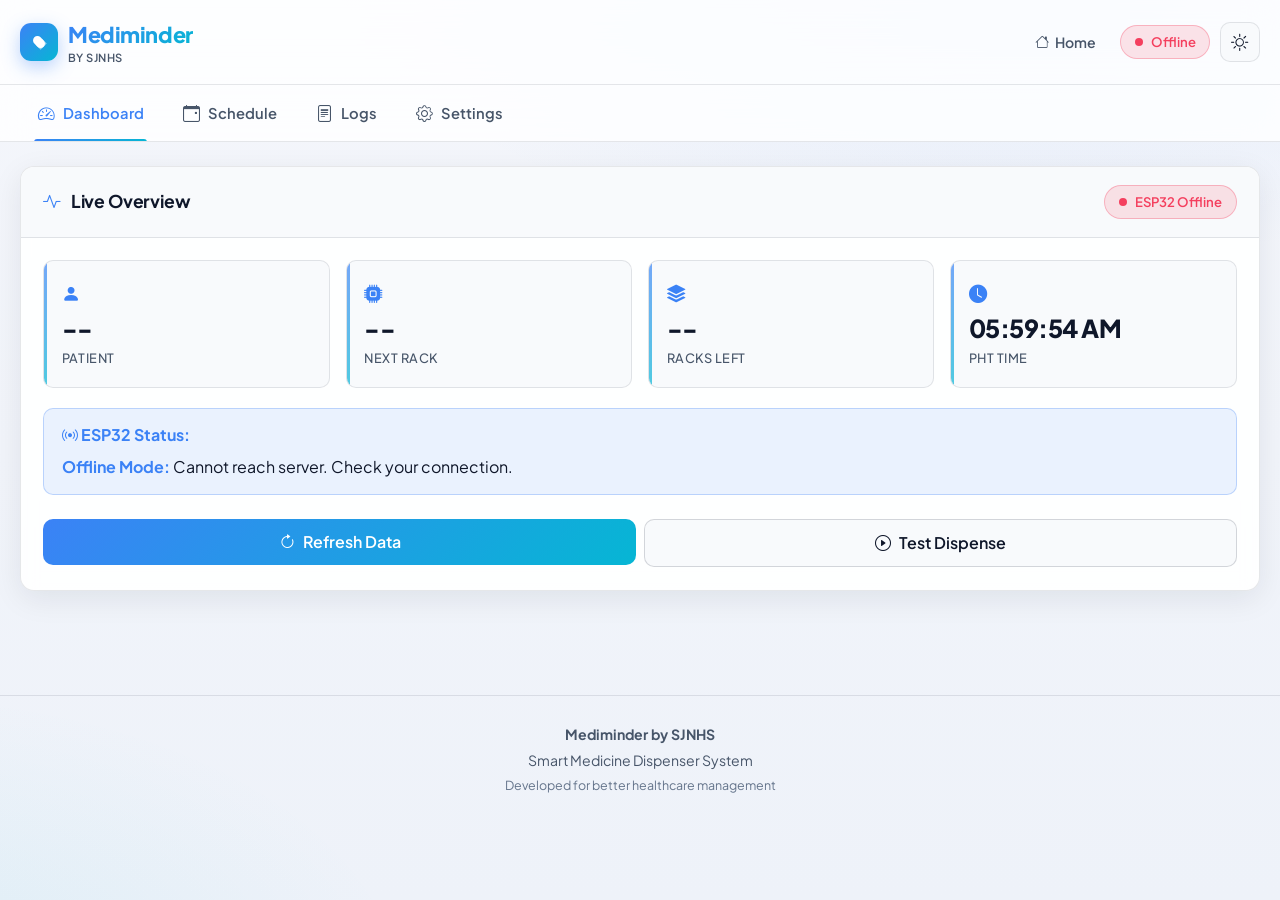
==== server/templates/dashboard.html @ 0524276f "refactor: replace LED relay with high-pitch alarm buzzer and add animated LCD splash screen Remove L" ====
<!DOCTYPE html>
<html lang="en" data-theme="dark">
<head>
    <meta charset="UTF-8">
    <meta name="viewport" content="width=device-width, initial-scale=1.0, viewport-fit=cover">
    <meta name="description" content="Mediminder by SJNHS - Smart Medicine Dispenser System">
    <meta name="theme-color" content="#3b82f6" id="metaTheme">
    <link rel="manifest" href="/static/manifest.json">
    <link rel="icon" href="data:image/svg+xml,<svg xmlns='http://www.w3.org/2000/svg' viewBox='0 0 100 100'><g transform='rotate(-45 50 50)'><rect x='30' y='20' width='40' height='60' rx='20' fill='%233b82f6'/><rect x='30' y='50' width='40' height='30' fill='%2306b6d4'/></g></svg>">
    <link rel="apple-touch-icon" href="data:image/svg+xml,<svg xmlns='http://www.w3.org/2000/svg' viewBox='0 0 180 180'><rect fill='%233b82f6' width='180' height='180'/><g transform='rotate(-45 90 90)'><rect x='70' y='58' width='40' height='64' rx='20' fill='white'/><rect x='70' y='90' width='40' height='32' fill='%23dbeafe'/></g></svg>">

    <title>Mediminder by SJNHS</title>
    <link href="https://cdn.jsdelivr.net/npm/bootstrap@5.3.0/dist/css/bootstrap.min.css" rel="stylesheet">
    <link href="https://cdn.jsdelivr.net/npm/bootstrap-icons@1.11.0/font/bootstrap-icons.css" rel="stylesheet">
    <link rel="preconnect" href="https://fonts.googleapis.com">
    <link rel="preconnect" href="https://fonts.gstatic.com" crossorigin>
    <link href="https://fonts.googleapis.com/css2?family=Plus+Jakarta+Sans:wght@400;500;600;700;800&display=swap" rel="stylesheet">

    <style>
        /* ============ THEME TOKENS ============ */
        :root {
            --primary: #3b82f6;
            --primary-2: #06b6d4;
            --primary-gradient: linear-gradient(135deg, #3b82f6 0%, #06b6d4 100%);
            --accent-emerald: #10b981;
            --accent-amber: #f59e0b;
            --accent-rose: #f43f5e;
            --radius: 14px;
            --radius-sm: 10px;
            --shadow-sm: 0 1px 3px rgba(0, 0, 0, 0.08);
            --shadow-md: 0 6px 24px rgba(0, 0, 0, 0.12);
            --transition: 0.25s cubic-bezier(0.4, 0, 0.2, 1);
            --font: 'Plus Jakarta Sans', -apple-system, BlinkMacSystemFont, 'Segoe UI', sans-serif;
        }

        /* Dark theme (default) */
        [data-theme="dark"] {
            --bg: #0b0f19;
            --bg-grad: radial-gradient(1200px 600px at 80% -10%, rgba(59, 130, 246, 0.12), transparent 60%),
                       radial-gradient(900px 500px at -10% 110%, rgba(6, 182, 212, 0.10), transparent 60%),
                       linear-gradient(180deg, #0b0f19 0%, #0d1322 100%);
            --surface: rgba(19, 27, 46, 0.72);
            --surface-2: rgba(26, 36, 61, 0.55);
            --surface-3: rgba(26, 36, 61, 0.35);
            --border: rgba(255, 255, 255, 0.08);
            --border-strong: rgba(255, 255, 255, 0.14);
            --text: #f1f5f9;
            --text-muted: #94a3b8;
            --text-dim: #64748b;
            --nav-bg: rgba(11, 15, 25, 0.78);
            --input-bg: rgba(26, 36, 61, 0.6);
            --shadow-card: 0 8px 30px rgba(0, 0, 0, 0.35);
            --hover-overlay: rgba(255, 255, 255, 0.04);
        }

        /* Light theme */
        [data-theme="light"] {
            --bg: #f4f6fb;
            --bg-grad: radial-gradient(1200px 600px at 80% -10%, rgba(59, 130, 246, 0.10), transparent 60%),
                       radial-gradient(900px 500px at -10% 110%, rgba(6, 182, 212, 0.08), transparent 60%),
                       linear-gradient(180deg, #f4f6fb 0%, #eef2f9 100%);
            --surface: rgba(255, 255, 255, 0.92);
            --surface-2: rgba(248, 250, 252, 0.9);
            --surface-3: rgba(241, 245, 249, 0.9);
            --border: rgba(15, 23, 42, 0.10);
            --border-strong: rgba(15, 23, 42, 0.16);
            --text: #0f172a;
            --text-muted: #475569;
            --text-dim: #64748b;
            --nav-bg: rgba(255, 255, 255, 0.82);
            --input-bg: #ffffff;
            --shadow-card: 0 8px 30px rgba(15, 23, 42, 0.08);
            --hover-overlay: rgba(15, 23, 42, 0.03);
            --shadow-sm: 0 1px 3px rgba(15, 23, 42, 0.06);
            --shadow-md: 0 6px 24px rgba(15, 23, 42, 0.10);
        }

        * { margin: 0; padding: 0; box-sizing: border-box; }

        html, body { height: 100%; }

        body {
            background: var(--bg-grad);
            background-attachment: fixed;
            color: var(--text);
            font-family: var(--font);
            min-height: 100vh;
            overflow-x: hidden;
            transition: background var(--transition), color var(--transition);
            padding-bottom: env(safe-area-inset-bottom);
        }

        ::-webkit-scrollbar { width: 10px; height: 10px; }
        ::-webkit-scrollbar-track { background: transparent; }
        ::-webkit-scrollbar-thumb {
            background: var(--border-strong);
            border-radius: 10px;
        }
        ::-webkit-scrollbar-thumb:hover { background: var(--text-dim); }

        /* ============ NAVBAR ============ */
        .navbar {
            background: var(--nav-bg);
            backdrop-filter: saturate(180%) blur(16px);
            -webkit-backdrop-filter: saturate(180%) blur(16px);
            border-bottom: 1px solid var(--border);
            padding: 0.85rem 0;
            position: sticky;
            top: 0;
            z-index: 1030;
        }

        .navbar .container-fluid {
            max-width: 1280px;
            padding: 0 1.25rem;
        }

        .navbar-brand {
            font-size: 1.35rem;
            font-weight: 800;
            display: flex;
            align-items: center;
            gap: 10px;
            color: var(--text);
            text-decoration: none;
            letter-spacing: -0.02em;
        }

        .navbar-brand .brand-mark {
            width: 38px;
            height: 38px;
            border-radius: 11px;
            background: var(--primary-gradient);
            display: grid;
            place-items: center;
            font-size: 1.1rem;
            box-shadow: 0 6px 18px rgba(59, 130, 246, 0.35);
            flex-shrink: 0;
        }

        .navbar-brand .brand-text {
            background: var(--primary-gradient);
            -webkit-background-clip: text;
            -webkit-text-fill-color: transparent;
            background-clip: text;
        }

        .navbar-brand .brand-sub {
            display: block;
            font-size: 0.7rem;
            font-weight: 600;
            color: var(--text-muted);
            letter-spacing: 0.04em;
            text-transform: uppercase;
            -webkit-text-fill-color: var(--text-muted);
            margin-top: -2px;
        }

        .nav-actions {
            display: flex;
            align-items: center;
            gap: 0.6rem;
        }

        .nav-link-btn {
            padding: 0.45rem 0.85rem;
            font-weight: 600;
            font-size: 0.88rem;
            color: var(--text-muted);
            background: transparent;
            border: 1px solid transparent;
            border-radius: 8px;
            cursor: pointer;
            transition: all var(--transition);
            font-family: var(--font);
            text-decoration: none;
            display: inline-flex;
            align-items: center;
            gap: 0.35rem;
        }
        .nav-link-btn:hover {
            color: var(--text);
            background: var(--hover-overlay);
            border-color: var(--border);
        }

        .status-pill {
            display: inline-flex;
            align-items: center;
            gap: 0.5rem;
            padding: 0.4rem 0.85rem;
            border-radius: 999px;
            font-size: 0.82rem;
            font-weight: 600;
            background: color-mix(in srgb, var(--accent-emerald) 14%, transparent);
            color: var(--accent-emerald);
            border: 1px solid color-mix(in srgb, var(--accent-emerald) 30%, transparent);
        }

        .status-pill.offline {
            background: color-mix(in srgb, var(--accent-rose) 14%, transparent);
            color: var(--accent-rose);
            border-color: color-mix(in srgb, var(--accent-rose) 30%, transparent);
        }

        .status-dot {
            width: 8px;
            height: 8px;
            border-radius: 50%;
            background: currentColor;
            box-shadow: 0 0 0 0 currentColor;
            animation: pulse 2s infinite;
        }

        @keyframes pulse {
            0% { box-shadow: 0 0 0 0 currentColor; opacity: 1; }
            70% { box-shadow: 0 0 0 6px transparent; opacity: 0.7; }
            100% { box-shadow: 0 0 0 0 transparent; opacity: 1; }
        }

        .theme-toggle {
            width: 40px;
            height: 40px;
            border-radius: 10px;
            border: 1px solid var(--border);
            background: var(--surface-2);
            color: var(--text);
            display: grid;
            place-items: center;
            cursor: pointer;
            font-size: 1.1rem;
            transition: all var(--transition);
        }

        .theme-toggle:hover {
            border-color: var(--border-strong);
            background: var(--hover-overlay);
            transform: translateY(-1px);
        }

        .theme-toggle .icon-sun { display: none; }
        .theme-toggle .icon-moon { display: block; }
        [data-theme="light"] .theme-toggle .icon-sun { display: block; }
        [data-theme="light"] .theme-toggle .icon-moon { display: none; }

        /* ============ TABS ============ */
        .tabs-bar {
            position: sticky;
            top: 65px;
            z-index: 1020;
            background: var(--nav-bg);
            backdrop-filter: saturate(180%) blur(16px);
            -webkit-backdrop-filter: saturate(180%) blur(16px);
            border-bottom: 1px solid var(--border);
        }

        .tabs {
            max-width: 1280px;
            margin: 0 auto;
            padding: 0 1.25rem;
            display: flex;
            gap: 0.25rem;
            overflow-x: auto;
            scrollbar-width: none;
        }
        .tabs::-webkit-scrollbar { display: none; }

        .tab-btn {
            background: transparent;
            border: none;
            color: var(--text-muted);
            padding: 0.95rem 1.1rem;
            font-size: 0.92rem;
            font-weight: 600;
            cursor: pointer;
            display: inline-flex;
            align-items: center;
            gap: 0.5rem;
            white-space: nowrap;
            position: relative;
            transition: color var(--transition);
            font-family: var(--font);
        }

        .tab-btn i { font-size: 1.05rem; }

        .tab-btn:hover { color: var(--text); }

        .tab-btn.active { color: var(--primary); }

        .tab-btn.active::after {
            content: '';
            position: absolute;
            left: 0.9rem;
            right: 0.9rem;
            bottom: -1px;
            height: 2.5px;
            background: var(--primary-gradient);
            border-radius: 4px 4px 0 0;
        }

        /* ============ LAYOUT ============ */
        .container-main {
            padding: 1.5rem 1.25rem 3rem;
            max-width: 1280px;
            margin: 0 auto;
        }

        .tab-panel {
            display: none;
            animation: fadeIn 0.3s ease;
        }
        .tab-panel.active { display: block; }

        @keyframes fadeIn {
            from { opacity: 0; transform: translateY(6px); }
            to { opacity: 1; transform: translateY(0); }
        }

        /* ============ CARDS ============ */
        .card {
            background: var(--surface);
            border: 1px solid var(--border);
            border-radius: var(--radius);
            box-shadow: var(--shadow-card);
            margin-bottom: 1.5rem;
            backdrop-filter: blur(8px);
            -webkit-backdrop-filter: blur(8px);
            overflow: hidden;
        }

        .card-header {
            background: var(--surface-2);
            border-bottom: 1px solid var(--border);
            padding: 1.1rem 1.4rem;
            display: flex;
            justify-content: space-between;
            align-items: center;
            gap: 1rem;
            flex-wrap: wrap;
        }

        .card-title {
            font-size: 1.1rem;
            font-weight: 700;
            margin: 0;
            display: flex;
            align-items: center;
            gap: 0.6rem;
            color: var(--text);
            letter-spacing: -0.01em;
        }

        .card-title i { color: var(--primary); }

        .card-body { padding: 1.4rem; }

        /* ============ STATS GRID ============ */
        .stats-grid {
            display: grid;
            grid-template-columns: repeat(auto-fit, minmax(180px, 1fr));
            gap: 1rem;
            margin-bottom: 1.25rem;
        }

        .stat-card {
            background: var(--surface-2);
            border: 1px solid var(--border);
            border-radius: var(--radius-sm);
            padding: 1.2rem 1.1rem;
            position: relative;
            overflow: hidden;
            transition: all var(--transition);
        }

        .stat-card::before {
            content: '';
            position: absolute;
            top: 0; left: 0;
            width: 3px;
            height: 100%;
            background: var(--primary-gradient);
            opacity: 0.7;
        }

        .stat-card:hover {
            transform: translateY(-2px);
            border-color: var(--border-strong);
            box-shadow: var(--shadow-md);
        }

        .stat-icon {
            font-size: 1.15rem;
            color: var(--primary);
            margin-bottom: 0.4rem;
            display: block;
        }

        .stat-value {
            font-size: 1.55rem;
            font-weight: 800;
            color: var(--text);
            line-height: 1.2;
            letter-spacing: -0.02em;
            word-break: break-word;
        }

        .stat-label {
            color: var(--text-muted);
            font-size: 0.8rem;
            margin-top: 0.3rem;
            font-weight: 500;
            text-transform: uppercase;
            letter-spacing: 0.04em;
        }

        /* ============ BUTTONS ============ */
        .btn-primary {
            background: var(--primary-gradient);
            border: none;
            padding: 0.7rem 1.4rem;
            font-weight: 600;
            border-radius: var(--radius-sm);
            transition: all var(--transition);
            color: #fff;
            display: inline-flex;
            align-items: center;
            gap: 0.5rem;
            justify-content: center;
        }

        .btn-primary:hover {
            transform: translateY(-2px);
            box-shadow: 0 10px 25px rgba(59, 130, 246, 0.35);
            color: #fff;
        }

        .btn-secondary {
            background: var(--surface-2);
            border: 1px solid var(--border-strong);
            color: var(--text);
            padding: 0.7rem 1.4rem;
            font-weight: 600;
            border-radius: var(--radius-sm);
            transition: all var(--transition);
            display: inline-flex;
            align-items: center;
            gap: 0.5rem;
            justify-content: center;
        }

        .btn-secondary:hover {
            background: var(--hover-overlay);
            border-color: var(--primary);
            color: var(--primary);
        }

        .btn-danger-soft {
            background: color-mix(in srgb, var(--accent-rose) 12%, transparent);
            border: 1px solid color-mix(in srgb, var(--accent-rose) 30%, transparent);
            color: var(--accent-rose);
            padding: 0.5rem 1rem;
            font-weight: 600;
            border-radius: var(--radius-sm);
            transition: all var(--transition);
            display: inline-flex;
            align-items: center;
            gap: 0.4rem;
            font-size: 0.85rem;
        }
        .btn-danger-soft:hover {
            background: color-mix(in srgb, var(--accent-rose) 20%, transparent);
        }

        /* ============ FORMS ============ */
        .form-control, .form-select {
            background: var(--input-bg);
            border: 1px solid var(--border);
            color: var(--text);
            border-radius: var(--radius-sm);
            padding: 0.65rem 0.9rem;
            transition: all var(--transition);
            font-family: var(--font);
            font-size: 0.95rem;
        }

        .form-control:focus, .form-select:focus {
            background: var(--input-bg);
            border-color: var(--primary);
            box-shadow: 0 0 0 3px color-mix(in srgb, var(--primary) 22%, transparent);
            color: var(--text);
        }

        .form-control::placeholder { color: var(--text-dim); }

        .form-label {
            color: var(--text-muted);
            font-weight: 600;
            margin-bottom: 0.45rem;
            font-size: 0.88rem;
        }

        .form-text, .text-muted { color: var(--text-muted) !important; }

        .input-group-text {
            background: var(--surface-2);
            border: 1px solid var(--border);
            color: var(--text-muted);
            border-radius: var(--radius-sm);
        }

        .form-select option {
            background: var(--input-bg);
            color: var(--text);
        }

        /* ============ RACK ITEMS ============ */
        .rack-item {
            background: var(--surface-3);
            border: 1px solid var(--border);
            border-radius: var(--radius-sm);
            padding: 1rem;
            margin-bottom: 0.85rem;
            transition: all var(--transition);
        }

        .rack-item:hover { border-color: var(--border-strong); }

        .rack-item.active {
            border-color: var(--primary-2);
            background: color-mix(in srgb, var(--primary-2) 9%, var(--surface-3));
            box-shadow: 0 0 0 1px color-mix(in srgb, var(--primary-2) 25%, transparent);
        }

        .rack-item.dispensed { opacity: 0.65; }

        .rack-header {
            display: flex;
            justify-content: space-between;
            align-items: center;
            margin-bottom: 0.75rem;
            gap: 0.5rem;
            flex-wrap: wrap;
        }

        .rack-badge {
            background: color-mix(in srgb, var(--primary) 16%, transparent);
            color: var(--primary);
            padding: 0.25rem 0.75rem;
            border-radius: 999px;
            font-size: 0.8rem;
            font-weight: 700;
        }

        .rack-item.active .rack-badge {
            background: color-mix(in srgb, var(--primary-2) 20%, transparent);
            color: var(--primary-2);
        }

        .rack-status {
            font-size: 0.78rem;
            font-weight: 600;
            color: var(--text-muted);
            text-transform: uppercase;
            letter-spacing: 0.04em;
        }
        .rack-status.dispensed { color: var(--accent-emerald); }
        .rack-status.pending { color: var(--accent-amber); }

        /* ============ LOGS ============ */
        .log-item {
            background: var(--surface-3);
            border-left: 3px solid var(--primary);
            border-radius: 8px;
            padding: 0.9rem 1rem;
            margin-bottom: 0.75rem;
            transition: all var(--transition);
        }
        .log-item:hover { transform: translateX(2px); }
        .log-item.success { border-left-color: var(--accent-emerald); }
        .log-item.warning { border-left-color: var(--accent-amber); }
        .log-item.error, .log-item.test { border-left-color: var(--accent-rose); }

        .log-time {
            color: var(--text-muted);
            font-size: 0.8rem;
            display: flex;
            align-items: center;
            gap: 0.35rem;
        }

        .log-message {
            color: var(--text);
            margin: 0.4rem 0 0.25rem;
            font-weight: 600;
            font-size: 0.95rem;
        }

        .log-notes {
            color: var(--text-muted);
            font-size: 0.82rem;
        }

        /* ============ ALERTS ============ */
        .alert {
            border-radius: var(--radius-sm);
            padding: 0.9rem 1.1rem;
            border: 1px solid;
        }
        .alert-info {
            background: color-mix(in srgb, var(--primary) 10%, transparent);
            border-color: color-mix(in srgb, var(--primary) 28%, transparent);
            color: var(--text);
        }
        .alert-info strong { color: var(--primary); }
        .alert-success {
            background: color-mix(in srgb, var(--accent-emerald) 10%, transparent);
            border-color: color-mix(in srgb, var(--accent-emerald) 28%, transparent);
            color: var(--text);
        }
        .alert-warning {
            background: color-mix(in srgb, var(--accent-amber) 10%, transparent);
            border-color: color-mix(in srgb, var(--accent-amber) 28%, transparent);
            color: var(--text);
        }
        .alert-danger {
            background: color-mix(in srgb, var(--accent-rose) 10%, transparent);
            border-color: color-mix(in srgb, var(--accent-rose) 28%, transparent);
            color: var(--text);
        }

        /* ============ INSTALL PROMPT ============ */
        .install-prompt {
            background: color-mix(in srgb, var(--primary) 10%, transparent);
            border: 1px solid color-mix(in srgb, var(--primary) 28%, transparent);
            border-radius: var(--radius-sm);
            padding: 0.9rem 1.1rem;
            margin-bottom: 1.25rem;
            display: flex;
            justify-content: space-between;
            align-items: center;
            gap: 1rem;
            flex-wrap: wrap;
        }
        .install-prompt.hidden { display: none; }

        /* ============ EMPTY STATE ============ */
        .empty-state {
            text-align: center;
            padding: 2.5rem 1rem;
            color: var(--text-muted);
        }
        .empty-state-icon { font-size: 2.5rem; margin-bottom: 0.75rem; }

        /* ============ FOOTER ============ */
        .footer {
            border-top: 1px solid var(--border);
            padding: 1.5rem 1rem;
            text-align: center;
            color: var(--text-muted);
            margin-top: 2rem;
        }
        .footer p { margin: 0.3rem 0; font-size: 0.88rem; }
        .footer .footer-dim { color: var(--text-dim); font-size: 0.78rem; }

        /* ============ TOAST ============ */
        .toast-container {
            position: fixed;
            bottom: 1.5rem;
            left: 50%;
            transform: translateX(-50%);
            z-index: 2000;
            display: flex;
            flex-direction: column;
            gap: 0.5rem;
            pointer-events: none;
            width: min(92vw, 380px);
        }
        .toast {
            background: var(--surface);
            border: 1px solid var(--border-strong);
            border-radius: var(--radius-sm);
            padding: 0.8rem 1.1rem;
            box-shadow: var(--shadow-md);
            color: var(--text);
            font-size: 0.9rem;
            font-weight: 500;
            display: flex;
            align-items: center;
            gap: 0.6rem;
            animation: toastIn 0.3s ease;
            backdrop-filter: blur(12px);
        }
        .toast.success { border-left: 3px solid var(--accent-emerald); }
        .toast.error { border-left: 3px solid var(--accent-rose); }
        .toast.info { border-left: 3px solid var(--primary); }
        @keyframes toastIn {
            from { opacity: 0; transform: translateY(10px); }
            to { opacity: 1; transform: translateY(0); }
        }

        .spinner-border { color: var(--primary); }

        /* ============ RESPONSIVE ============ */
        @media (max-width: 768px) {
            .navbar .container-fluid { padding: 0 0.9rem; }
            .navbar-brand { font-size: 1.15rem; }
            .navbar-brand .brand-mark { width: 34px; height: 34px; font-size: 1rem; }
            .navbar-brand .brand-sub { display: none; }
            .status-pill { padding: 0.35rem 0.7rem; font-size: 0.75rem; }
            .status-pill .pill-text { display: none; }

            .tabs { padding: 0 0.5rem; }
            .tab-btn { padding: 0.85rem 0.85rem; font-size: 0.85rem; }
            .tab-btn .tab-label { display: inline; }

            .container-main { padding: 1rem 0.75rem 4.5rem; }

            .stats-grid { grid-template-columns: repeat(2, 1fr); gap: 0.7rem; }
            .stat-card { padding: 1rem 0.85rem; }
            .stat-value { font-size: 1.25rem; }
            .stat-label { font-size: 0.72rem; }

            .card-header { padding: 1rem 1rem; }
            .card-body { padding: 1.1rem; }
            .card-title { font-size: 1rem; }

            .row > .col-md-6 { margin-bottom: 0.6rem; }

            .footer { padding: 1.25rem 1rem; }
        }

        @media (max-width: 420px) {
            .stats-grid { grid-template-columns: 1fr 1fr; }
            .tab-btn .tab-label { display: none; }
            .tab-btn { padding: 0.85rem 1rem; }
            .tab-btn i { font-size: 1.15rem; }
        }

        /* Respect reduced motion */
        @media (prefers-reduced-motion: reduce) {
            *, *::before, *::after {
                animation-duration: 0.01ms !important;
                transition-duration: 0.01ms !important;
            }
        }
    </style>
</head>
<body>
    <!-- Navigation -->
    <nav class="navbar">
        <div class="container-fluid">
            <a class="navbar-brand" href="/" aria-label="Mediminder home">
                <span class="brand-mark">
                    <svg viewBox="0 0 100 100" width="22" height="22" aria-hidden="true">
                        <g transform="rotate(-45 50 50)">
                            <rect x="30" y="20" width="40" height="60" rx="20" fill="white"/>
                            <rect x="30" y="50" width="40" height="30" fill="rgba(255,255,255,0.55)"/>
                        </g>
                    </svg>
                </span>
                <span>
                    <span class="brand-text">Mediminder</span>
                    <span class="brand-sub">by SJNHS</span>
                </span>
            </a>
            <div class="nav-actions">
                <a class="nav-link-btn" href="/" title="Back to landing page">
                    <i class="bi bi-house"></i><span class="pill-text"> Home</span>
                </a>
                <span class="status-pill" id="statusPill">
                    <span class="status-dot"></span>
                    <span class="pill-text">Online</span>
                </span>
                <button class="theme-toggle" id="themeToggle" aria-label="Toggle dark/light mode" title="Toggle theme">
                    <i class="bi bi-sun icon-sun"></i>
                    <i class="bi bi-moon icon-moon"></i>
                </button>
            </div>
        </div>
    </nav>

    <!-- Tabs -->
    <div class="tabs-bar">
        <div class="tabs" role="tablist">
            <button class="tab-btn active" data-tab="dashboard" role="tab" aria-selected="true">
                <i class="bi bi-speedometer2"></i><span class="tab-label">Dashboard</span>
            </button>
            <button class="tab-btn" data-tab="schedule" role="tab" aria-selected="false">
                <i class="bi bi-calendar-event"></i><span class="tab-label">Schedule</span>
            </button>
            <button class="tab-btn" data-tab="logs" role="tab" aria-selected="false">
                <i class="bi bi-file-text"></i><span class="tab-label">Logs</span>
            </button>
            <button class="tab-btn" data-tab="settings" role="tab" aria-selected="false">
                <i class="bi bi-gear"></i><span class="tab-label">Settings</span>
            </button>
        </div>
    </div>

    <!-- Main Content -->
    <div class="container-main">
        <!-- Install Prompt -->
        <div id="installPrompt" class="install-prompt hidden">
            <div>
                <strong><i class="bi bi-phone"></i> Install Mediminder</strong>
                <p style="margin: 0.25rem 0 0 0; font-size: 0.85rem; color: var(--text-muted);">Add to your home screen for quick access</p>
            </div>
            <div style="display: flex; gap: 0.5rem;">
                <button class="btn btn-primary btn-sm" onclick="installApp()">Install</button>
                <button class="btn btn-secondary btn-sm" onclick="dismissInstall()">Dismiss</button>
            </div>
        </div>

        <!-- ============ DASHBOARD TAB ============ -->
        <div id="tab-dashboard" class="tab-panel active" role="tabpanel">
            <div class="card">
                <div class="card-header">
                    <h2 class="card-title"><i class="bi bi-activity"></i> Live Overview</h2>
                    <span class="status-pill" id="espStatusPill">
                        <span class="status-dot"></span>
                        <span>Checking ESP32…</span>
                    </span>
                </div>
                <div class="card-body">
                    <div class="stats-grid">
                        <div class="stat-card">
                            <i class="bi bi-person-fill stat-icon"></i>
                            <div class="stat-value" id="statPatient">--</div>
                            <div class="stat-label">Patient</div>
                        </div>
                        <div class="stat-card">
                            <i class="bi bi-cpu-fill stat-icon"></i>
                            <div class="stat-value" id="statNextRack">--</div>
                            <div class="stat-label">Next Rack</div>
                        </div>
                        <div class="stat-card">
                            <i class="bi bi-stack stat-icon"></i>
                            <div class="stat-value" id="statRacksLeft">--</div>
                            <div class="stat-label">Racks Left</div>
                        </div>
                        <div class="stat-card">
                            <i class="bi bi-clock-fill stat-icon"></i>
                            <div class="stat-value" id="statTime">--:--</div>
                            <div class="stat-label">PHT Time</div>
                        </div>
                    </div>

                    <div class="alert alert-info">
                        <strong><i class="bi bi-broadcast"></i> ESP32 Status:</strong>
                        <p id="statusMessage" style="margin: 0.5rem 0 0 0;">Loading system status...</p>
                    </div>

                    <div class="row mt-3 g-2">
                        <div class="col-md-6">
                            <button class="btn btn-primary w-100" onclick="refreshData()">
                                <i class="bi bi-arrow-clockwise"></i> Refresh Data
                            </button>
                        </div>
                        <div class="col-md-6">
                            <button class="btn btn-secondary w-100" onclick="testDispense()">
                                <i class="bi bi-play-circle"></i> Test Dispense
                            </button>
                        </div>
                    </div>
                </div>
            </div>
        </div>

        <!-- ============ SCHEDULE TAB ============ -->
        <div id="tab-schedule" class="tab-panel" role="tabpanel">
            <div class="card">
                <div class="card-header">
                    <h2 class="card-title"><i class="bi bi-calendar-event"></i> Medication Schedule</h2>
                </div>
                <div class="card-body">
                    <form id="scheduleForm" onsubmit="saveSchedule(event)">
                        <div class="row g-3 mb-3">
                            <div class="col-md-6">
                                <label class="form-label">Patient Name</label>
                                <input type="text" class="form-control" id="patientName" placeholder="e.g., Test Patient" required>
                            </div>
                            <div class="col-md-6">
                                <label class="form-label">Rotation Degrees per Rack</label>
                                <div class="input-group">
                                    <input type="number" class="form-control" id="rotationDegree" min="1" max="360" value="52" required>
                                    <span class="input-group-text">°</span>
                                </div>
                                <small class="text-muted">Default: 52° (adjust based on your rack design)</small>
                            </div>
                        </div>

                        <div class="mb-3">
                            <label class="form-label">7-Rack Schedule</label>
                            <div id="racksContainer"></div>
                            <button type="button" class="btn btn-secondary btn-sm mt-2" onclick="autoFillSchedule()">
                                <i class="bi bi-lightning-charge"></i> Auto-Fill (4h spacing)
                            </button>
                        </div>

                        <button type="submit" class="btn btn-primary w-100">
                            <i class="bi bi-check-circle"></i> Save Configuration
                        </button>
                    </form>
                </div>
            </div>
        </div>

        <!-- ============ LOGS TAB ============ -->
        <div id="tab-logs" class="tab-panel" role="tabpanel">
            <div class="card">
                <div class="card-header">
                    <h2 class="card-title"><i class="bi bi-file-text"></i> Dispensation Logs</h2>
                    <button class="btn-danger-soft" onclick="clearLogs()">
                        <i class="bi bi-trash"></i> Clear
                    </button>
                </div>
                <div class="card-body">
                    <div id="logsContainer">
                        <div class="empty-state">
                            <div class="empty-state-icon"><i class="bi bi-inbox"></i></div>
                            <p>No dispensation logs yet</p>
                        </div>
                    </div>
                </div>
            </div>
        </div>

        <!-- ============ SETTINGS TAB ============ -->
        <div id="tab-settings" class="tab-panel" role="tabpanel">
            <div class="card">
                <div class="card-header">
                    <h2 class="card-title"><i class="bi bi-gear"></i> Settings</h2>
                </div>
                <div class="card-body">
                    <div class="mb-3">
                        <label class="form-label">Rack Warning Threshold</label>
                        <input type="number" class="form-control" id="rackThreshold" min="0" max="7" value="3">
                        <small class="text-muted">Alert when remaining racks ≤ this value</small>
                    </div>

                    <div class="mb-3">
                        <label class="form-label">System Information</label>
                        <div class="alert alert-info">
                            <p><strong>Version:</strong> 2.0.0 (PWA)</p>
                            <p><strong>Last Updated:</strong> <span id="lastUpdate">--</span></p>
                            <p><strong>Offline Support:</strong> Enabled</p>
                        </div>
                    </div>

                    <div class="mb-3">
                        <label class="form-label">Appearance</label>
                        <div class="alert alert-info">
                            <p>Theme is saved automatically. Current mode: <strong id="currentThemeLabel">Dark</strong>.</p>
                        </div>
                    </div>

                    <button class="btn btn-secondary w-100" onclick="installApp()">
                        <i class="bi bi-download"></i> Install as App
                    </button>
                </div>
            </div>
        </div>
    </div>

    <!-- Footer -->
    <div class="footer">
        <p><strong>Mediminder by SJNHS</strong></p>
        <p>Smart Medicine Dispenser System</p>
        <p class="footer-dim">Developed for better healthcare management</p>
    </div>

    <!-- Toast container -->
    <div class="toast-container" id="toastContainer"></div>

    <!-- Bootstrap JS -->
    <script src="https://cdn.jsdelivr.net/npm/bootstrap@5.3.0/dist/js/bootstrap.bundle.min.js"></script>

    <!-- PWA & App Logic -->
    <script>
        /* ============ THEME MANAGEMENT ============ */
        const THEME_KEY = 'mediminder-theme';
        const metaTheme = document.getElementById('metaTheme');

        function applyTheme(theme) {
            document.documentElement.setAttribute('data-theme', theme);
            const label = document.getElementById('currentThemeLabel');
            if (label) label.textContent = theme === 'light' ? 'Light' : 'Dark';
            metaTheme.setAttribute('content', theme === 'light' ? '#f4f6fb' : '#0b0f19');
            try { localStorage.setItem(THEME_KEY, theme); } catch (e) {}
        }

        function initTheme() {
            let saved = null;
            try { saved = localStorage.getItem(THEME_KEY); } catch (e) {}
            const theme = saved || (window.matchMedia('(prefers-color-scheme: light)').matches ? 'light' : 'dark');
            applyTheme(theme);
        }

        document.getElementById('themeToggle').addEventListener('click', () => {
            const current = document.documentElement.getAttribute('data-theme');
            applyTheme(current === 'light' ? 'dark' : 'light');
        });

        initTheme();

        /* ============ TAB NAVIGATION ============ */
        const tabBtns = document.querySelectorAll('.tab-btn');
        const tabPanels = document.querySelectorAll('.tab-panel');

        function activateTab(name) {
            tabBtns.forEach(b => {
                const active = b.dataset.tab === name;
                b.classList.toggle('active', active);
                b.setAttribute('aria-selected', active);
            });
            tabPanels.forEach(p => p.classList.toggle('active', p.id === `tab-${name}`));
            try { history.replaceState(null, '', `#${name}`); } catch (e) {}
        }

        tabBtns.forEach(btn => btn.addEventListener('click', () => activateTab(btn.dataset.tab)));

        // Open tab from URL hash
        const initialTab = (location.hash || '').replace('#', '');
        if (initialTab && document.getElementById(`tab-${initialTab}`)) {
            activateTab(initialTab);
        }

        /* ============ TOAST NOTIFICATIONS ============ */
        function showToast(message, type = 'info') {
            const container = document.getElementById('toastContainer');
            const t = document.createElement('div');
            t.className = `toast ${type}`;
            const icon = type === 'success' ? 'check-circle-fill'
                       : type === 'error' ? 'exclamation-triangle-fill'
                       : 'info-circle-fill';
            t.innerHTML = `<i class="bi bi-${icon}"></i><span></span>`;
            t.querySelector('span').textContent = message;
            container.appendChild(t);
            setTimeout(() => {
                t.style.transition = 'opacity 0.3s, transform 0.3s';
                t.style.opacity = '0';
                t.style.transform = 'translateY(8px)';
                setTimeout(() => t.remove(), 300);
            }, 3000);
        }

        // Replace native alert() with toasts for a modern feel
        const nativeAlert = window.alert;
        window.alert = function(msg) {
            const text = String(msg || '').trim();
            const lower = text.toLowerCase();
            if (lower.startsWith('error') || lower.includes('error')) {
                return showToast(text, 'error');
            }
            if (lower.includes('success') || lower.includes('saved') || lower.includes('cleared') || lower.includes('refreshed') || lower.includes('triggered') || lower.includes('auto-filled')) {
                return showToast(text, 'success');
            }
            return showToast(text, 'info');
        };

        /* ============ SERVICE WORKER ============ */
        if ('serviceWorker' in navigator) {
            navigator.serviceWorker.register('/static/sw.js')
                .then(reg => console.log('Service Worker registered'))
                .catch(err => console.log('Service Worker registration failed:', err));
        }

        /* ============ INSTALL PROMPT ============ */
        let deferredPrompt;
        window.addEventListener('beforeinstallprompt', (e) => {
            e.preventDefault();
            deferredPrompt = e;
            document.getElementById('installPrompt').classList.remove('hidden');
        });

        function installApp() {
            if (deferredPrompt) {
                deferredPrompt.prompt();
                deferredPrompt.userChoice.then((choiceResult) => {
                    if (choiceResult.outcome === 'accepted') {
                        showToast('App installed successfully', 'success');
                    }
                    deferredPrompt = null;
                });
            } else {
                showToast('Use your browser menu → "Add to Home Screen"', 'info');
            }
        }

        function dismissInstall() {
            document.getElementById('installPrompt').classList.add('hidden');
        }

        // Format ISO timestamp to "Monday, Jan 1, 2026 at 8:00 AM"
        function formatIsoToReadable(isoStr) {
            if (!isoStr) return 'N/A';
            try {
                const date = new Date(isoStr);
                const dayName = date.toLocaleDateString('en-US', { weekday: 'long', timeZone: 'Asia/Manila' });
                const monthName = date.toLocaleDateString('en-US', { month: 'short', timeZone: 'Asia/Manila' });
                const dayNum = date.toLocaleDateString('en-US', { day: 'numeric', timeZone: 'Asia/Manila' });
                const yearNum = date.toLocaleDateString('en-US', { year: 'numeric', timeZone: 'Asia/Manila' });

                let hours = date.toLocaleDateString('en-US', { hour: 'numeric', hour12: false, timeZone: 'Asia/Manila' });
                let hourNum = parseInt(hours, 10);
                const ampm = hourNum >= 12 ? 'PM' : 'AM';
                hourNum = hourNum % 12 || 12;
                const minutes = String(date.getMinutes()).padStart(2, '0');

                return `${dayName}, ${monthName} ${dayNum}, ${yearNum} at ${hourNum}:${minutes} ${ampm}`;
            } catch (err) {
                console.warn('Failed to format ISO datetime:', isoStr, err);
                return isoStr;
            }
        }

        // Format "YYYY-MM-DD HH:MM" to "Monday, Jan 1, 2026 at 8:00 AM"
        function formatDateTimeReadable(datetimeStr) {
            if (!datetimeStr) return 'N/A';
            try {
                const [datePart, timePart] = datetimeStr.split(' ');
                const [year, month, day] = datePart.split('-');
                const [hour, minute] = timePart.split(':');
                const date = new Date(`${year}-${month}-${day}T${hour}:${minute}:00Z`);

                const dayName = date.toLocaleDateString('en-US', { weekday: 'long', timeZone: 'UTC' });
                const monthName = date.toLocaleDateString('en-US', { month: 'short', timeZone: 'UTC' });
                const dayNum = date.getUTCDate();
                const yearNum = date.getUTCFullYear();

                let hourNum = parseInt(hour);
                const ampm = hourNum >= 12 ? 'PM' : 'AM';
                hourNum = hourNum % 12 || 12;
                const timeStr = `${hourNum}:${minute} ${ampm}`;

                return `${dayName}, ${monthName} ${dayNum}, ${yearNum} at ${timeStr}`;
            } catch (err) {
                console.warn('Failed to format datetime:', datetimeStr, err);
                return datetimeStr;
            }
        }

        /* ============ LIVE CLOCK ============ */
        function updateClock() {
            const now = new Date();
            const timeString = now.toLocaleTimeString('en-PH', { hour: '2-digit', minute: '2-digit', second: '2-digit', hour12: true });
            document.getElementById('statTime').textContent = timeString;
        }
        setInterval(updateClock, 1000);
        updateClock();

        /* ============ DATA LOADING ============ */
        async function loadData() {
            try {
                const response = await fetch('/api/dispense');
                const data = await response.json();

                if (data.status === 'success') {
                    document.getElementById('statPatient').textContent = data.patient_name;
                    document.getElementById('statNextRack').textContent = `Rack #${data.current_rack}`;
                    document.getElementById('statRacksLeft').textContent = data.rack_count;

                    // Show next scheduled dispense with full date and time
                    const nextDispenseEl = document.getElementById('statusMessage');
                    if (data.next_rack_datetime) {
                        nextDispenseEl.innerHTML = `<strong>Next Scheduled Dispense:</strong> Rack #${data.current_rack} on ${formatDateTimeReadable(data.next_rack_datetime)}`;
                    } else {
                        nextDispenseEl.innerHTML = '<strong>All racks dispensed.</strong>';
                    }

                    document.getElementById('patientName').value = data.patient_name;
                    document.getElementById('rotationDegree').value = data.rotation_degree;
                    document.getElementById('rackThreshold').value = data.rack_warning_threshold;

                    renderRacks(data.racks);
                }
            } catch (error) {
                console.error('Error loading data:', error);
                document.getElementById('statusMessage').innerHTML = '<strong>Offline Mode:</strong> Using cached data. Changes will sync when connection returns.';
                const espPill = document.getElementById('espStatusPill');
                espPill.classList.add('offline');
                espPill.innerHTML = `<span class="status-dot"></span><span>ESP32 Offline</span>`;
                const navPill = document.getElementById('statusPill');
                navPill.classList.add('offline');
                navPill.innerHTML = `<span class="status-dot"></span><span class="pill-text">Offline</span>`;
            }
        }

        async function checkEsp32Status() {
            try {
                const response = await fetch('/api/iot-sync-status');
                const data = await response.json();
                const espPill = document.getElementById('espStatusPill');
                const navPill = document.getElementById('statusPill');

                if (data.iot_online) {
                    document.getElementById('statusMessage').innerHTML =
                        `Connected to ESP32. Last seen <strong>${data.iot_last_seen_seconds_ago}s</strong> ago. Next dispense: <strong>${formatDateTimeReadable(data.next_dose)}</strong>`;
                    espPill.classList.remove('offline');
                    espPill.innerHTML = `<span class="status-dot"></span><span>ESP32 Online</span>`;
                    navPill.classList.remove('offline');
                    navPill.innerHTML = `<span class="status-dot"></span><span class="pill-text">Online</span>`;
                } else {
                    document.getElementById('statusMessage').innerHTML =
                        `<strong>ESP32 Offline:</strong> No signal received in the last 30s. Next scheduled check should arrive within 15s.`;
                    espPill.classList.add('offline');
                    espPill.innerHTML = `<span class="status-dot"></span><span>ESP32 Offline</span>`;
                    navPill.classList.add('offline');
                    navPill.innerHTML = `<span class="status-dot"></span><span class="pill-text">Offline</span>`;
                }
            } catch (error) {
                console.error('Error checking ESP32 status:', error);
                document.getElementById('statusMessage').innerHTML =
                    '<strong>Offline Mode:</strong> Cannot reach server. Check your connection.';
                const espPill = document.getElementById('espStatusPill');
                espPill.classList.add('offline');
                espPill.innerHTML = `<span class="status-dot"></span><span>ESP32 Offline</span>`;
                const navPill = document.getElementById('statusPill');
                navPill.classList.add('offline');
                navPill.innerHTML = `<span class="status-dot"></span><span class="pill-text">Offline</span>`;
            }
        }

        function renderRacks(racks) {
            const container = document.getElementById('racksContainer');
            container.innerHTML = '';

            racks.forEach((rack) => {
                const isActive = rack.status === 'pending';
                const html = `
                    <div class="rack-item ${isActive ? 'active' : 'dispensed'}">
                        <div class="rack-header">
                            <span class="rack-badge">Rack #${rack.rack_id}</span>
                            <span class="rack-status ${rack.status}">${rack.status.toUpperCase()}</span>
                        </div>
                        <div class="rack-datetime mb-2" style="font-size: 0.9rem; color: var(--text-muted); font-weight: 500;">
                            ${formatDateTimeReadable(rack.datetime)}
                        </div>
                        <div class="row g-2">
                            <div class="col-md-6">
                                <input type="datetime-local" class="form-control form-control-sm"
                                       value="${rack.datetime.replace(' ', 'T')}"
                                       onchange="updateRack(${rack.rack_id}, this.value)">
                            </div>
                            <div class="col-md-6">
                                <select class="form-select form-select-sm" onchange="updateRackStatus(${rack.rack_id}, this.value)">
                                    <option value="pending" ${rack.status === 'pending' ? 'selected' : ''}>Pending</option>
                                    <option value="dispensed" ${rack.status === 'dispensed' ? 'selected' : ''}>Dispensed</option>
                                </select>
                            </div>
                        </div>
                    </div>
                `;
                container.innerHTML += html;
            });
        }

        function updateRack(rackId, datetime) {
            console.log(`Rack ${rackId} updated to ${datetime}`);
        }

        function updateRackStatus(rackId, status) {
            console.log(`Rack ${rackId} status updated to ${status}`);
        }

        function autoFillSchedule() {
            const now = new Date();
            const inputs = document.querySelectorAll('input[type="datetime-local"]');

            inputs.forEach((input, index) => {
                const date = new Date(now.getTime() + (index + 1) * 4 * 3600 * 1000);
                const isoString = date.toISOString().slice(0, 16);
                input.value = isoString;
            });

            showToast('Schedule auto-filled with 4-hour spacing', 'success');
        }

        async function saveSchedule(event) {
            event.preventDefault();

            const racks = [];
            document.querySelectorAll('.rack-item').forEach((item, index) => {
                const datetime = item.querySelector('input[type="datetime-local"]').value.replace('T', ' ');
                const status = item.querySelector('select').value;
                racks.push({
                    rack_id: index + 1,
                    datetime: datetime,
                    status: status
                });
            });

            const payload = {
                patient_name: document.getElementById('patientName').value,
                rotation_degree: parseInt(document.getElementById('rotationDegree').value),
                rack_warning_threshold: parseInt(document.getElementById('rackThreshold').value),
                racks: racks
            };

            try {
                const response = await fetch('/api/dispense-schedule', {
                    method: 'POST',
                    headers: { 'Content-Type': 'application/json' },
                    body: JSON.stringify(payload)
                });

                const data = await response.json();
                if (response.ok) {
                    showToast('Configuration saved successfully', 'success');
                    loadData();
                } else {
                    showToast('Error: ' + data.message, 'error');
                }
            } catch (error) {
                showToast('Error saving configuration: ' + error.message, 'error');
            }
        }

        async function refreshData() {
            await loadData();
            await checkEsp32Status();
            loadLogs();
            showToast('Data refreshed', 'success');
        }

        async function testDispense() {
            if (confirm('Test dispense cycle? This will trigger the ESP32 to dispense.')) {
                try {
                    const response = await fetch('/api/dispense-log', {
                        method: 'POST',
                        headers: { 'Content-Type': 'application/json' },
                        body: JSON.stringify({
                            timestamp: new Date().toISOString(),
                            patient_name: document.getElementById('patientName').value,
                            rotation_degree: parseInt(document.getElementById('rotationDegree').value),
                            status: 'test'
                        })
                    });

                    if (response.ok) {
                        showToast('Test dispense triggered', 'success');
                        loadLogs();
                    }
                } catch (error) {
                    showToast('Error: ' + error.message, 'error');
                }
            }
        }

        async function loadLogs() {
            try {
                const response = await fetch('/api/dispense-logs');
                const data = await response.json();

                const container = document.getElementById('logsContainer');
                if (data.logs && data.logs.length > 0) {
                    container.innerHTML = data.logs.map(log => `
                        <div class="log-item ${log.status}">
                            <div class="log-time">
                                ${formatIsoToReadable(log.timestamp)}
                            </div>
                            <div class="log-message">
                                ${log.patient_name} — Rack #${log.rack_id} (${log.rotation_degree}°)
                            </div>
                            <div class="log-notes">${log.notes || ''}</div>
                        </div>
                    `).join('');
                } else {
                    container.innerHTML = `
                        <div class="empty-state">
                            <div class="empty-state-icon"><i class="bi bi-inbox"></i></div>
                            <p>No dispensation logs yet</p>
                        </div>
                    `;
                }
            } catch (error) {
                console.error('Error loading logs:', error);
            }
        }

        async function clearLogs() {
            if (confirm('Clear all dispensation logs? This cannot be undone.')) {
                try {
                    await fetch('/api/dispense-logs', { method: 'DELETE' });
                    loadLogs();
                    showToast('Logs cleared', 'success');
                } catch (error) {
                    showToast('Error: ' + error.message, 'error');
                }
            }
        }

        /* ============ INIT ============ */
        document.getElementById('lastUpdate').textContent = formatIsoToReadable(new Date().toISOString());
        loadData();
        checkEsp32Status();
        loadLogs();
        setInterval(checkEsp32Status, 5000);
    </script>
</body>
</html>
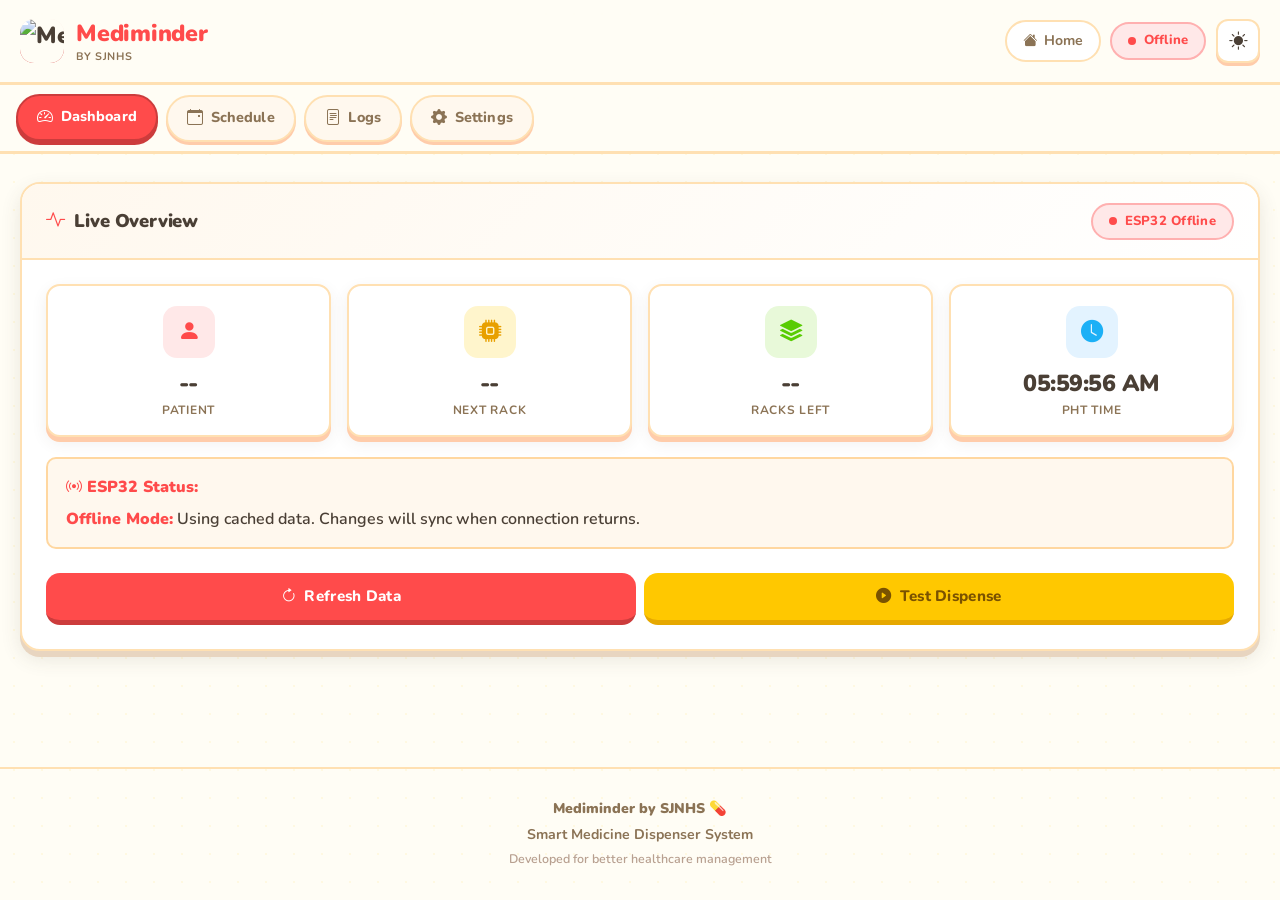
==== commit f58203bd: "feat: refresh design system with new color palette, typography, and icon asset" ====
--- a/server/templates/dashboard.html
+++ b/server/templates/dashboard.html
@@ -1,87 +1,144 @@
 <!DOCTYPE html>
-<html lang="en" data-theme="dark">
+<html lang="en" data-theme="light">
 <head>
     <meta charset="UTF-8">
     <meta name="viewport" content="width=device-width, initial-scale=1.0, viewport-fit=cover">
     <meta name="description" content="Mediminder by SJNHS - Smart Medicine Dispenser System">
-    <meta name="theme-color" content="#3b82f6" id="metaTheme">
+    <meta name="theme-color" content="#FF4B4B" id="metaTheme">
     <link rel="manifest" href="/static/manifest.json">
-    <link rel="icon" href="data:image/svg+xml,<svg xmlns='http://www.w3.org/2000/svg' viewBox='0 0 100 100'><g transform='rotate(-45 50 50)'><rect x='30' y='20' width='40' height='60' rx='20' fill='%233b82f6'/><rect x='30' y='50' width='40' height='30' fill='%2306b6d4'/></g></svg>">
-    <link rel="apple-touch-icon" href="data:image/svg+xml,<svg xmlns='http://www.w3.org/2000/svg' viewBox='0 0 180 180'><rect fill='%233b82f6' width='180' height='180'/><g transform='rotate(-45 90 90)'><rect x='70' y='58' width='40' height='64' rx='20' fill='white'/><rect x='70' y='90' width='40' height='32' fill='%23dbeafe'/></g></svg>">
+    <link rel="icon" type="image/png" href="/static/icon.png">
+    <link rel="apple-touch-icon" href="/static/icon.png">
 
     <title>Mediminder by SJNHS</title>
     <link href="https://cdn.jsdelivr.net/npm/bootstrap@5.3.0/dist/css/bootstrap.min.css" rel="stylesheet">
     <link href="https://cdn.jsdelivr.net/npm/bootstrap-icons@1.11.0/font/bootstrap-icons.css" rel="stylesheet">
     <link rel="preconnect" href="https://fonts.googleapis.com">
     <link rel="preconnect" href="https://fonts.gstatic.com" crossorigin>
-    <link href="https://fonts.googleapis.com/css2?family=Plus+Jakarta+Sans:wght@400;500;600;700;800&display=swap" rel="stylesheet">
+    <link href="https://fonts.googleapis.com/css2?family=Nunito:wght@400;500;600;700;800;900&display=swap" rel="stylesheet">
 
     <style>
-        /* ============ THEME TOKENS ============ */
+        /* ============ DESIGN TOKENS ============ */
         :root {
-            --primary: #3b82f6;
-            --primary-2: #06b6d4;
-            --primary-gradient: linear-gradient(135deg, #3b82f6 0%, #06b6d4 100%);
-            --accent-emerald: #10b981;
-            --accent-amber: #f59e0b;
-            --accent-rose: #f43f5e;
-            --radius: 14px;
-            --radius-sm: 10px;
-            --shadow-sm: 0 1px 3px rgba(0, 0, 0, 0.08);
-            --shadow-md: 0 6px 24px rgba(0, 0, 0, 0.12);
-            --transition: 0.25s cubic-bezier(0.4, 0, 0.2, 1);
-            --font: 'Plus Jakarta Sans', -apple-system, BlinkMacSystemFont, 'Segoe UI', sans-serif;
-        }
-
-        /* Dark theme (default) */
+            --primary:          #FF4B4B;
+            --primary-dark:     #CC3C3C;
+            --primary-light:    #FF7070;
+            --secondary:        #FFC800;
+            --secondary-dark:   #E6A800;
+            --accent-green:     #58CC02;
+            --accent-green-dk:  #3d8f00;
+            --accent-blue:      #1CB0F6;
+
+            --bg:               #FFFDF5;
+            --surface:          #FFFFFF;
+            --surface-2:        #FFF8EE;
+            --surface-3:        #FFF3E0;
+            --border:           #FFE0B2;
+            --border-strong:    #FFCCAA;
+
+            --text:             #4A3F35;
+            --text-muted:       #8B7355;
+            --text-dim:         #B8A090;
+
+            --nav-bg:           rgba(255, 253, 245, 0.95);
+            --input-bg:         #FFFFFF;
+            --hover-overlay:    rgba(255, 75, 75, 0.06);
+
+            --shadow-sm:        0 2px 8px rgba(74, 63, 53, 0.08);
+            --shadow-md:        0 8px 28px rgba(74, 63, 53, 0.14);
+            --shadow-card:      0 6px 0 #E8D5C0, 0 8px 20px rgba(74, 63, 53, 0.12);
+
+            --radius:           20px;
+            --radius-sm:        14px;
+            --radius-xs:        10px;
+            --transition:       0.2s cubic-bezier(0.4, 0, 0.2, 1);
+            --font:             'Nunito', -apple-system, BlinkMacSystemFont, 'Segoe UI', sans-serif;
+        }
+
+        /* ── Dark theme ── */
         [data-theme="dark"] {
-            --bg: #0b0f19;
-            --bg-grad: radial-gradient(1200px 600px at 80% -10%, rgba(59, 130, 246, 0.12), transparent 60%),
-                       radial-gradient(900px 500px at -10% 110%, rgba(6, 182, 212, 0.10), transparent 60%),
-                       linear-gradient(180deg, #0b0f19 0%, #0d1322 100%);
-            --surface: rgba(19, 27, 46, 0.72);
-            --surface-2: rgba(26, 36, 61, 0.55);
-            --surface-3: rgba(26, 36, 61, 0.35);
-            --border: rgba(255, 255, 255, 0.08);
-            --border-strong: rgba(255, 255, 255, 0.14);
-            --text: #f1f5f9;
-            --text-muted: #94a3b8;
-            --text-dim: #64748b;
-            --nav-bg: rgba(11, 15, 25, 0.78);
-            --input-bg: rgba(26, 36, 61, 0.6);
-            --shadow-card: 0 8px 30px rgba(0, 0, 0, 0.35);
-            --hover-overlay: rgba(255, 255, 255, 0.04);
-        }
-
-        /* Light theme */
-        [data-theme="light"] {
-            --bg: #f4f6fb;
-            --bg-grad: radial-gradient(1200px 600px at 80% -10%, rgba(59, 130, 246, 0.10), transparent 60%),
-                       radial-gradient(900px 500px at -10% 110%, rgba(6, 182, 212, 0.08), transparent 60%),
-                       linear-gradient(180deg, #f4f6fb 0%, #eef2f9 100%);
-            --surface: rgba(255, 255, 255, 0.92);
-            --surface-2: rgba(248, 250, 252, 0.9);
-            --surface-3: rgba(241, 245, 249, 0.9);
-            --border: rgba(15, 23, 42, 0.10);
-            --border-strong: rgba(15, 23, 42, 0.16);
-            --text: #0f172a;
-            --text-muted: #475569;
-            --text-dim: #64748b;
-            --nav-bg: rgba(255, 255, 255, 0.82);
-            --input-bg: #ffffff;
-            --shadow-card: 0 8px 30px rgba(15, 23, 42, 0.08);
-            --hover-overlay: rgba(15, 23, 42, 0.03);
-            --shadow-sm: 0 1px 3px rgba(15, 23, 42, 0.06);
-            --shadow-md: 0 6px 24px rgba(15, 23, 42, 0.10);
-        }
+            --bg:               #1A0F0F;
+            --surface:          #2C1A1A;
+            --surface-2:        #3A2020;
+            --surface-3:        #452828;
+            --border:           rgba(255, 180, 120, 0.18);
+            --border-strong:    rgba(255, 180, 120, 0.30);
+            --text:             #FFE8D6;
+            --text-muted:       #C49A78;
+            --text-dim:         #8B6050;
+            --nav-bg:           rgba(26, 15, 15, 0.92);
+            --input-bg:         #3A2020;
+            --hover-overlay:    rgba(255, 75, 75, 0.10);
+            --shadow-card:      0 6px 0 #0D0505, 0 8px 20px rgba(0, 0, 0, 0.40);
+        }
+
+        /* ── Dark mode component overrides ── */
+        [data-theme="dark"] .theme-toggle:hover {
+            background: #3A2020;
+            border-color: var(--secondary);
+        }
+
+        /* Stat icon wraps */
+        [data-theme="dark"] .stat-card:nth-child(1) .stat-icon-wrap { background: rgba(255, 75, 75, 0.18); }
+        [data-theme="dark"] .stat-card:nth-child(2) .stat-icon-wrap { background: rgba(255, 200, 0, 0.18); }
+        [data-theme="dark"] .stat-card:nth-child(3) .stat-icon-wrap { background: rgba(88, 204, 2, 0.18); }
+        [data-theme="dark"] .stat-card:nth-child(4) .stat-icon-wrap { background: rgba(28, 176, 246, 0.18); }
+
+        /* Status pills */
+        [data-theme="dark"] .status-pill {
+            background: rgba(88, 204, 2, 0.18);
+            color: #7FCC45;
+            border-color: rgba(88, 204, 2, 0.35);
+        }
+        [data-theme="dark"] .status-pill.offline {
+            background: rgba(255, 75, 75, 0.18);
+            color: #FF7070;
+            border-color: rgba(255, 75, 75, 0.35);
+        }
+
+        /* Active rack item */
+        [data-theme="dark"] .rack-item.active {
+            background: linear-gradient(135deg, #3A2C00 0%, #2E2200 100%);
+            border-color: rgba(255, 200, 0, 0.45);
+            box-shadow: 0 5px 0 #1A1200, 0 6px 20px rgba(255, 200, 0, 0.12);
+        }
+
+        /* Rack status pills */
+        [data-theme="dark"] .rack-status.dispensed { background: rgba(88, 204, 2, 0.18); border-color: rgba(88, 204, 2, 0.35); }
+        [data-theme="dark"] .rack-status.pending   { background: rgba(255, 200, 0, 0.18); border-color: rgba(255, 200, 0, 0.35); color: #FFC800; }
+
+        /* Alerts */
+        [data-theme="dark"] .alert-info    { background: rgba(255, 200, 0, 0.10); border-color: rgba(255, 200, 0, 0.30); }
+        [data-theme="dark"] .alert-success { background: rgba(88, 204, 2, 0.12);  border-color: rgba(88, 204, 2, 0.30); }
+        [data-theme="dark"] .alert-warning { background: rgba(255, 200, 0, 0.12); border-color: rgba(255, 200, 0, 0.35); }
+        [data-theme="dark"] .alert-danger  { background: rgba(255, 75, 75, 0.12); border-color: rgba(255, 75, 75, 0.30); }
+
+        /* Danger soft button */
+        [data-theme="dark"] .btn-danger-soft {
+            background: rgba(255, 75, 75, 0.15);
+            border-color: rgba(255, 75, 75, 0.35);
+            border-bottom-color: rgba(255, 75, 75, 0.5);
+            color: #FF7070;
+        }
+        [data-theme="dark"] .btn-danger-soft:hover { background: rgba(255, 75, 75, 0.25); }
+
+        /* Install prompt */
+        [data-theme="dark"] .install-prompt {
+            background: linear-gradient(135deg, #3A2C00 0%, #2E2200 100%);
+            border-color: rgba(255, 200, 0, 0.40);
+            box-shadow: 0 4px 0 #1A1200;
+        }
+
+        /* Toasts */
+        [data-theme="dark"] .toast.success { background: rgba(88, 204, 2, 0.18);  border-color: rgba(88, 204, 2, 0.40);  color: #7FCC45; box-shadow: 0 4px 0 rgba(88, 204, 2, 0.25); }
+        [data-theme="dark"] .toast.error   { background: rgba(255, 75, 75, 0.18); border-color: rgba(255, 75, 75, 0.40); color: #FF7070; box-shadow: 0 4px 0 rgba(255, 75, 75, 0.25); }
+        [data-theme="dark"] .toast.info    { background: rgba(255, 200, 0, 0.15); border-color: rgba(255, 200, 0, 0.40); color: #FFC800; box-shadow: 0 4px 0 rgba(255, 200, 0, 0.25); }
 
         * { margin: 0; padding: 0; box-sizing: border-box; }
-
         html, body { height: 100%; }
 
+
         body {
-            background: var(--bg-grad);
-            background-attachment: fixed;
+            background: var(--bg);
             color: var(--text);
             font-family: var(--font);
             min-height: 100vh;
@@ -90,21 +147,29 @@
             padding-bottom: env(safe-area-inset-bottom);
         }
 
-        ::-webkit-scrollbar { width: 10px; height: 10px; }
+        /* Warm dot pattern on bg */
+        body::before {
+            content: '';
+            position: fixed;
+            inset: 0;
+            background-image: radial-gradient(circle, rgba(255, 200, 0, 0.08) 1px, transparent 1px);
+            background-size: 28px 28px;
+            pointer-events: none;
+            z-index: 0;
+        }
+
+        ::-webkit-scrollbar { width: 8px; }
         ::-webkit-scrollbar-track { background: transparent; }
-        ::-webkit-scrollbar-thumb {
-            background: var(--border-strong);
-            border-radius: 10px;
-        }
-        ::-webkit-scrollbar-thumb:hover { background: var(--text-dim); }
+        ::-webkit-scrollbar-thumb { background: var(--border-strong); border-radius: 8px; }
+        ::-webkit-scrollbar-thumb:hover { background: var(--primary-light); }
 
         /* ============ NAVBAR ============ */
         .navbar {
             background: var(--nav-bg);
             backdrop-filter: saturate(180%) blur(16px);
             -webkit-backdrop-filter: saturate(180%) blur(16px);
-            border-bottom: 1px solid var(--border);
-            padding: 0.85rem 0;
+            border-bottom: 3px solid var(--border);
+            padding: 0.75rem 0;
             position: sticky;
             top: 0;
             z-index: 1030;
@@ -116,44 +181,46 @@
         }
 
         .navbar-brand {
-            font-size: 1.35rem;
-            font-weight: 800;
+            font-size: 1.45rem;
+            font-weight: 900;
             display: flex;
             align-items: center;
-            gap: 10px;
+            gap: 12px;
             color: var(--text);
             text-decoration: none;
-            letter-spacing: -0.02em;
+            letter-spacing: -0.01em;
         }
 
         .navbar-brand .brand-mark {
-            width: 38px;
-            height: 38px;
-            border-radius: 11px;
-            background: var(--primary-gradient);
+            width: 44px;
+            height: 44px;
+            border-radius: 14px;
+            background: linear-gradient(135deg, var(--primary) 0%, #FF7A00 100%);
             display: grid;
             place-items: center;
-            font-size: 1.1rem;
-            box-shadow: 0 6px 18px rgba(59, 130, 246, 0.35);
+            box-shadow: 0 4px 0 var(--primary-dark), 0 6px 16px rgba(255, 75, 75, 0.35);
             flex-shrink: 0;
+            transition: transform var(--transition), box-shadow var(--transition);
+        }
+
+        .navbar-brand:hover .brand-mark {
+            transform: translateY(-2px);
+            box-shadow: 0 6px 0 var(--primary-dark), 0 10px 24px rgba(255, 75, 75, 0.4);
         }
 
         .navbar-brand .brand-text {
-            background: var(--primary-gradient);
-            -webkit-background-clip: text;
-            -webkit-text-fill-color: transparent;
-            background-clip: text;
+            color: var(--primary);
+            font-weight: 900;
         }
 
         .navbar-brand .brand-sub {
             display: block;
-            font-size: 0.7rem;
-            font-weight: 600;
+            font-size: 0.68rem;
+            font-weight: 700;
             color: var(--text-muted);
-            letter-spacing: 0.04em;
+            letter-spacing: 0.06em;
             text-transform: uppercase;
-            -webkit-text-fill-color: var(--text-muted);
-            margin-top: -2px;
+            margin-top: -3px;
         }
 
         .nav-actions {
@@ -163,44 +230,47 @@
         }
 
         .nav-link-btn {
-            padding: 0.45rem 0.85rem;
-            font-weight: 600;
+            padding: 0.5rem 1rem;
+            font-weight: 700;
             font-size: 0.88rem;
             color: var(--text-muted);
-            background: transparent;
-            border: 1px solid transparent;
-            border-radius: 8px;
+            background: var(--surface);
+            border: 2px solid var(--border);
+            border-radius: 100px;
             cursor: pointer;
             transition: all var(--transition);
             font-family: var(--font);
             text-decoration: none;
             display: inline-flex;
             align-items: center;
-            gap: 0.35rem;
+            gap: 0.4rem;
         }
         .nav-link-btn:hover {
-            color: var(--text);
+            color: var(--primary);
+            border-color: var(--primary);
             background: var(--hover-overlay);
-            border-color: var(--border);
-        }
-
+            transform: translateY(-1px);
+        }
+
+        /* ── Status Pills (Duolingo XP/Gem style) ── */
         .status-pill {
             display: inline-flex;
             align-items: center;
-            gap: 0.5rem;
-            padding: 0.4rem 0.85rem;
-            border-radius: 999px;
+            gap: 0.45rem;
+            padding: 0.42rem 1rem;
+            border-radius: 100px;
             font-size: 0.82rem;
-            font-weight: 600;
-            background: color-mix(in srgb, var(--accent-emerald) 14%, transparent);
-            color: var(--accent-emerald);
-            border: 1px solid color-mix(in srgb, var(--accent-emerald) 30%, transparent);
+            font-weight: 800;
+            background: #E8F9D9;
+            color: var(--accent-green);
+            border: 2px solid #B8E87A;
+            letter-spacing: 0.02em;
         }
 
         .status-pill.offline {
-            background: color-mix(in srgb, var(--accent-rose) 14%, transparent);
-            color: var(--accent-rose);
-            border-color: color-mix(in srgb, var(--accent-rose) 30%, transparent);
+            background: #FFE8E8;
+            color: var(--primary);
+            border-color: #FFB0B0;
         }
 
         .status-dot {
@@ -208,131 +278,143 @@
             height: 8px;
             border-radius: 50%;
             background: currentColor;
-            box-shadow: 0 0 0 0 currentColor;
             animation: pulse 2s infinite;
         }
 
         @keyframes pulse {
-            0% { box-shadow: 0 0 0 0 currentColor; opacity: 1; }
-            70% { box-shadow: 0 0 0 6px transparent; opacity: 0.7; }
+            0%   { box-shadow: 0 0 0 0 currentColor; opacity: 1; }
+            70%  { box-shadow: 0 0 0 6px transparent; opacity: 0.7; }
             100% { box-shadow: 0 0 0 0 transparent; opacity: 1; }
         }
 
         .theme-toggle {
-            width: 40px;
-            height: 40px;
-            border-radius: 10px;
-            border: 1px solid var(--border);
-            background: var(--surface-2);
+            width: 44px;
+            height: 44px;
+            border-radius: 12px;
+            border: 2px solid var(--border);
+            background: var(--surface);
             color: var(--text);
             display: grid;
             place-items: center;
             cursor: pointer;
-            font-size: 1.1rem;
+            font-size: 1.15rem;
             transition: all var(--transition);
+            box-shadow: 0 3px 0 var(--border-strong);
         }
 
         .theme-toggle:hover {
-            border-color: var(--border-strong);
-            background: var(--hover-overlay);
-            transform: translateY(-1px);
-        }
-
-        .theme-toggle .icon-sun { display: none; }
+            border-color: var(--secondary);
+            background: #FFF8DC;
+            transform: translateY(-2px);
+            box-shadow: 0 5px 0 var(--secondary-dark);
+        }
+        .theme-toggle:active {
+            transform: translateY(1px);
+            box-shadow: 0 2px 0 var(--secondary-dark);
+        }
+
+        .theme-toggle .icon-sun  { display: none; }
         .theme-toggle .icon-moon { display: block; }
-        [data-theme="light"] .theme-toggle .icon-sun { display: block; }
+        [data-theme="light"] .theme-toggle .icon-sun  { display: block; }
         [data-theme="light"] .theme-toggle .icon-moon { display: none; }
 
-        /* ============ TABS ============ */
+        /* ============ TABS BAR ============ */
         .tabs-bar {
             position: sticky;
-            top: 65px;
+            top: 67px;
             z-index: 1020;
             background: var(--nav-bg);
             backdrop-filter: saturate(180%) blur(16px);
             -webkit-backdrop-filter: saturate(180%) blur(16px);
-            border-bottom: 1px solid var(--border);
+            border-bottom: 3px solid var(--border);
         }
 
         .tabs {
             max-width: 1280px;
             margin: 0 auto;
-            padding: 0 1.25rem;
+            padding: 0.6rem 1rem;
             display: flex;
-            gap: 0.25rem;
+            gap: 0.5rem;
             overflow-x: auto;
             scrollbar-width: none;
         }
         .tabs::-webkit-scrollbar { display: none; }
 
         .tab-btn {
-            background: transparent;
-            border: none;
+            background: var(--surface-2);
+            border: 2px solid var(--border);
+            border-radius: 100px;
             color: var(--text-muted);
-            padding: 0.95rem 1.1rem;
-            font-size: 0.92rem;
-            font-weight: 600;
+            padding: 0.6rem 1.2rem;
+            font-size: 0.9rem;
+            font-weight: 800;
             cursor: pointer;
             display: inline-flex;
             align-items: center;
-            gap: 0.5rem;
+            gap: 0.45rem;
             white-space: nowrap;
-            position: relative;
-            transition: color var(--transition);
+            transition: all var(--transition);
             font-family: var(--font);
-        }
-
-        .tab-btn i { font-size: 1.05rem; }
-
-        .tab-btn:hover { color: var(--text); }
-
-        .tab-btn.active { color: var(--primary); }
-
-        .tab-btn.active::after {
-            content: '';
-            position: absolute;
-            left: 0.9rem;
-            right: 0.9rem;
-            bottom: -1px;
-            height: 2.5px;
-            background: var(--primary-gradient);
-            border-radius: 4px 4px 0 0;
+            box-shadow: 0 3px 0 var(--border-strong);
+            letter-spacing: 0.01em;
+        }
+
+        .tab-btn i { font-size: 1rem; }
+
+        .tab-btn:hover {
+            color: var(--primary);
+            border-color: var(--primary-light);
+            background: var(--hover-overlay);
+            transform: translateY(-2px);
+            box-shadow: 0 5px 0 rgba(255, 75, 75, 0.25);
+        }
+
+        .tab-btn.active {
+            background: var(--primary);
+            border-color: var(--primary-dark);
+            color: #fff;
+            box-shadow: 0 4px 0 var(--primary-dark);
+            transform: translateY(-1px);
+        }
+
+        .tab-btn.active:hover {
+            background: var(--primary-light);
+            transform: translateY(-2px);
+            box-shadow: 0 5px 0 var(--primary-dark);
         }
 
         /* ============ LAYOUT ============ */
         .container-main {
-            padding: 1.5rem 1.25rem 3rem;
+            padding: 1.75rem 1.25rem 3.5rem;
             max-width: 1280px;
             margin: 0 auto;
-        }
-
-        .tab-panel {
-            display: none;
-            animation: fadeIn 0.3s ease;
-        }
+            position: relative;
+            z-index: 1;
+        }
+
+        .tab-panel { display: none; animation: fadeIn 0.28s ease; }
         .tab-panel.active { display: block; }
 
         @keyframes fadeIn {
-            from { opacity: 0; transform: translateY(6px); }
-            to { opacity: 1; transform: translateY(0); }
+            from { opacity: 0; transform: translateY(8px); }
+            to   { opacity: 1; transform: translateY(0); }
         }
 
         /* ============ CARDS ============ */
         .card {
             background: var(--surface);
-            border: 1px solid var(--border);
+            border: 2px solid var(--border);
             border-radius: var(--radius);
             box-shadow: var(--shadow-card);
-            margin-bottom: 1.5rem;
-            backdrop-filter: blur(8px);
-            -webkit-backdrop-filter: blur(8px);
+            margin-bottom: 1.75rem;
             overflow: hidden;
+            transition: transform var(--transition), box-shadow var(--transition);
         }
 
         .card-header {
-            background: var(--surface-2);
-            border-bottom: 1px solid var(--border);
-            padding: 1.1rem 1.4rem;
+            background: linear-gradient(135deg, var(--surface-2) 0%, var(--surface) 100%);
+            border-bottom: 2px solid var(--border);
+            padding: 1.15rem 1.5rem;
             display: flex;
             justify-content: space-between;
             align-items: center;
@@ -341,8 +423,8 @@
         }
 
         .card-title {
-            font-size: 1.1rem;
-            font-weight: 700;
+            font-size: 1.15rem;
+            font-weight: 900;
             margin: 0;
             display: flex;
             align-items: center;
@@ -351,54 +433,60 @@
             letter-spacing: -0.01em;
         }
 
-        .card-title i { color: var(--primary); }
-
-        .card-body { padding: 1.4rem; }
-
-        /* ============ STATS GRID ============ */
+        .card-title i { color: var(--primary); font-size: 1.2rem; }
+
+        .card-body { padding: 1.5rem; }
+
+        /* ============ STATS GRID (Gamified Tiles) ============ */
         .stats-grid {
             display: grid;
-            grid-template-columns: repeat(auto-fit, minmax(180px, 1fr));
+            grid-template-columns: repeat(auto-fit, minmax(170px, 1fr));
             gap: 1rem;
             margin-bottom: 1.25rem;
         }
 
         .stat-card {
-            background: var(--surface-2);
-            border: 1px solid var(--border);
+            background: var(--surface);
+            border: 2px solid var(--border);
             border-radius: var(--radius-sm);
-            padding: 1.2rem 1.1rem;
+            padding: 1.25rem 1rem 1rem;
             position: relative;
             overflow: hidden;
             transition: all var(--transition);
-        }
-
-        .stat-card::before {
-            content: '';
-            position: absolute;
-            top: 0; left: 0;
-            width: 3px;
-            height: 100%;
-            background: var(--primary-gradient);
-            opacity: 0.7;
-        }
+            box-shadow: 0 5px 0 var(--border-strong), 0 6px 16px rgba(74, 63, 53, 0.08);
+            text-align: center;
+            cursor: default;
+        }
+
+
 
         .stat-card:hover {
-            transform: translateY(-2px);
-            border-color: var(--border-strong);
-            box-shadow: var(--shadow-md);
+            transform: translateY(-3px);
+            box-shadow: 0 8px 0 var(--border-strong), 0 10px 24px rgba(74, 63, 53, 0.12);
+        }
+
+        .stat-card:nth-child(1) .stat-icon-wrap { background: #FFE8E8; color: var(--primary); }
+        .stat-card:nth-child(2) .stat-icon-wrap { background: #FFF5CC; color: #E8A000; }
+        .stat-card:nth-child(3) .stat-icon-wrap { background: #E8F9D9; color: var(--accent-green); }
+        .stat-card:nth-child(4) .stat-icon-wrap { background: #E3F3FF; color: var(--accent-blue); }
+
+        .stat-icon-wrap {
+            width: 52px;
+            height: 52px;
+            border-radius: 14px;
+            display: grid;
+            place-items: center;
+            margin: 0 auto 0.7rem;
+            font-size: 1.4rem;
         }
 
         .stat-icon {
-            font-size: 1.15rem;
-            color: var(--primary);
-            margin-bottom: 0.4rem;
-            display: block;
+            display: none;
         }
 
         .stat-value {
-            font-size: 1.55rem;
-            font-weight: 800;
+            font-size: 1.45rem;
+            font-weight: 900;
             color: var(--text);
             line-height: 1.2;
             letter-spacing: -0.02em;
@@ -407,106 +495,149 @@
 
         .stat-label {
             color: var(--text-muted);
-            font-size: 0.8rem;
-            margin-top: 0.3rem;
-            font-weight: 500;
+            font-size: 0.75rem;
+            margin-top: 0.25rem;
+            font-weight: 700;
             text-transform: uppercase;
-            letter-spacing: 0.04em;
-        }
-
-        /* ============ BUTTONS ============ */
-        .btn-primary {
-            background: var(--primary-gradient);
+            letter-spacing: 0.06em;
+        }
+
+        /* ============ DUOLINGO-STYLE BUTTONS ============ */
+        .btn-primary, button.btn-primary {
+            background: var(--primary);
             border: none;
-            padding: 0.7rem 1.4rem;
-            font-weight: 600;
-            border-radius: var(--radius-sm);
-            transition: all var(--transition);
+            border-bottom: 5px solid var(--primary-dark);
+            padding: 0.75rem 1.6rem;
+            font-weight: 800;
+            font-size: 0.95rem;
+            border-radius: 14px;
+            transition: all 0.12s ease;
             color: #fff;
             display: inline-flex;
             align-items: center;
             gap: 0.5rem;
             justify-content: center;
-        }
-
-        .btn-primary:hover {
+            font-family: var(--font);
+            cursor: pointer;
+            letter-spacing: 0.02em;
+            box-shadow: none;
+        }
+
+        .btn-primary:hover, button.btn-primary:hover {
+            background: var(--primary-light);
+            color: #fff;
             transform: translateY(-2px);
-            box-shadow: 0 10px 25px rgba(59, 130, 246, 0.35);
-            color: #fff;
-        }
-
-        .btn-secondary {
-            background: var(--surface-2);
-            border: 1px solid var(--border-strong);
-            color: var(--text);
-            padding: 0.7rem 1.4rem;
-            font-weight: 600;
-            border-radius: var(--radius-sm);
-            transition: all var(--transition);
+            border-bottom-width: 5px;
+        }
+
+        .btn-primary:active, button.btn-primary:active {
+            transform: translateY(3px);
+            border-bottom-width: 2px;
+        }
+
+        .btn-secondary, button.btn-secondary {
+            background: var(--secondary);
+            border: none;
+            border-bottom: 5px solid var(--secondary-dark);
+            padding: 0.75rem 1.6rem;
+            font-weight: 800;
+            font-size: 0.95rem;
+            border-radius: 14px;
+            transition: all 0.12s ease;
+            color: #7A5200;
             display: inline-flex;
             align-items: center;
             gap: 0.5rem;
             justify-content: center;
-        }
-
-        .btn-secondary:hover {
-            background: var(--hover-overlay);
-            border-color: var(--primary);
+            font-family: var(--font);
+            cursor: pointer;
+            letter-spacing: 0.02em;
+        }
+
+        .btn-secondary:hover, button.btn-secondary:hover {
+            background: #FFD740;
+            color: #6A4500;
+            transform: translateY(-2px);
+            border-bottom-width: 5px;
+        }
+
+        .btn-secondary:active, button.btn-secondary:active {
+            transform: translateY(3px);
+            border-bottom-width: 2px;
+        }
+
+        .btn-danger-soft {
+            background: #FFE8E8;
+            border: 2px solid #FFB0B0;
+            border-bottom: 4px solid #FF8888;
             color: var(--primary);
-        }
-
-        .btn-danger-soft {
-            background: color-mix(in srgb, var(--accent-rose) 12%, transparent);
-            border: 1px solid color-mix(in srgb, var(--accent-rose) 30%, transparent);
-            color: var(--accent-rose);
             padding: 0.5rem 1rem;
-            font-weight: 600;
-            border-radius: var(--radius-sm);
-            transition: all var(--transition);
+            font-weight: 800;
+            font-size: 0.85rem;
+            border-radius: 10px;
+            transition: all 0.12s ease;
             display: inline-flex;
             align-items: center;
             gap: 0.4rem;
-            font-size: 0.85rem;
+            font-family: var(--font);
+            cursor: pointer;
         }
         .btn-danger-soft:hover {
-            background: color-mix(in srgb, var(--accent-rose) 20%, transparent);
+            background: #FFCCCC;
+            transform: translateY(-1px);
+        }
+        .btn-danger-soft:active {
+            transform: translateY(2px);
+            border-bottom-width: 1px;
+        }
+
+        .btn-sm {
+            padding: 0.45rem 1rem !important;
+            font-size: 0.82rem !important;
+            border-radius: 10px !important;
+            border-bottom-width: 3px !important;
         }
 
         /* ============ FORMS ============ */
         .form-control, .form-select {
             background: var(--input-bg);
-            border: 1px solid var(--border);
+            border: 2px solid var(--border);
             color: var(--text);
-            border-radius: var(--radius-sm);
-            padding: 0.65rem 0.9rem;
+            border-radius: var(--radius-xs);
+            padding: 0.7rem 1rem;
             transition: all var(--transition);
             font-family: var(--font);
             font-size: 0.95rem;
+            font-weight: 600;
         }
 
         .form-control:focus, .form-select:focus {
             background: var(--input-bg);
             border-color: var(--primary);
-            box-shadow: 0 0 0 3px color-mix(in srgb, var(--primary) 22%, transparent);
+            box-shadow: 0 0 0 3px rgba(255, 75, 75, 0.18);
             color: var(--text);
+            outline: none;
         }
 
         .form-control::placeholder { color: var(--text-dim); }
 
         .form-label {
             color: var(--text-muted);
-            font-weight: 600;
+            font-weight: 800;
             margin-bottom: 0.45rem;
-            font-size: 0.88rem;
-        }
-
-        .form-text, .text-muted { color: var(--text-muted) !important; }
+            font-size: 0.85rem;
+            text-transform: uppercase;
+            letter-spacing: 0.05em;
+        }
+
+        .form-text, .text-muted { color: var(--text-muted) !important; font-weight: 600; }
 
         .input-group-text {
             background: var(--surface-2);
-            border: 1px solid var(--border);
+            border: 2px solid var(--border);
             color: var(--text-muted);
-            border-radius: var(--radius-sm);
+            border-radius: var(--radius-xs);
+            font-weight: 700;
         }
 
         .form-select option {
@@ -514,25 +645,56 @@
             color: var(--text);
         }
 
+        .form-control-sm, .form-select-sm {
+            padding: 0.5rem 0.8rem !important;
+            font-size: 0.88rem !important;
+        }
+
         /* ============ RACK ITEMS ============ */
         .rack-item {
-            background: var(--surface-3);
-            border: 1px solid var(--border);
+            background: var(--surface);
+            border: 2px solid var(--border);
             border-radius: var(--radius-sm);
-            padding: 1rem;
+            padding: 1.1rem 1.15rem;
             margin-bottom: 0.85rem;
             transition: all var(--transition);
-        }
-
-        .rack-item:hover { border-color: var(--border-strong); }
+            box-shadow: 0 4px 0 var(--border-strong);
+            position: relative;
+        }
+
+        .rack-item::before {
+            content: '';
+            position: absolute;
+            left: -2px; top: 50%;
+            transform: translateY(-50%);
+            width: 5px;
+            height: 60%;
+            min-height: 28px;
+            background: var(--border-strong);
+            border-radius: 0 4px 4px 0;
+            transition: background var(--transition);
+        }
+
+        .rack-item:hover {
+            border-color: var(--border-strong);
+            transform: translateY(-2px);
+            box-shadow: 0 6px 0 var(--border-strong);
+        }
 
         .rack-item.active {
-            border-color: var(--primary-2);
-            background: color-mix(in srgb, var(--primary-2) 9%, var(--surface-3));
-            box-shadow: 0 0 0 1px color-mix(in srgb, var(--primary-2) 25%, transparent);
-        }
-
-        .rack-item.dispensed { opacity: 0.65; }
+            border-color: var(--secondary-dark);
+            background: linear-gradient(135deg, #FFFCF0 0%, #FFF8DC 100%);
+            box-shadow: 0 5px 0 var(--secondary-dark), 0 6px 20px rgba(255, 200, 0, 0.18);
+        }
+
+        .rack-item.active::before {
+            background: var(--secondary);
+            height: 75%;
+        }
+
+        .rack-item.dispensed { opacity: 0.6; }
+
+        .rack-item.dispensed::before { background: var(--accent-green); }
 
         .rack-header {
             display: flex;
@@ -544,126 +706,121 @@
         }
 
         .rack-badge {
-            background: color-mix(in srgb, var(--primary) 16%, transparent);
-            color: var(--primary);
-            padding: 0.25rem 0.75rem;
-            border-radius: 999px;
+            background: var(--primary);
+            color: #fff;
+            padding: 0.28rem 0.85rem;
+            border-radius: 100px;
             font-size: 0.8rem;
-            font-weight: 700;
+            font-weight: 800;
+            box-shadow: 0 3px 0 var(--primary-dark);
+            letter-spacing: 0.02em;
         }
 
         .rack-item.active .rack-badge {
-            background: color-mix(in srgb, var(--primary-2) 20%, transparent);
-            color: var(--primary-2);
+            background: var(--secondary);
+            color: #7A5200;
+            box-shadow: 0 3px 0 var(--secondary-dark);
+        }
+
+        .rack-item.dispensed .rack-badge {
+            background: var(--accent-green);
+            box-shadow: 0 3px 0 var(--accent-green-dk);
         }
 
         .rack-status {
             font-size: 0.78rem;
-            font-weight: 600;
+            font-weight: 800;
             color: var(--text-muted);
             text-transform: uppercase;
-            letter-spacing: 0.04em;
-        }
-        .rack-status.dispensed { color: var(--accent-emerald); }
-        .rack-status.pending { color: var(--accent-amber); }
+            letter-spacing: 0.06em;
+            padding: 0.2rem 0.65rem;
+            border-radius: 100px;
+            background: var(--surface-2);
+            border: 1.5px solid var(--border);
+        }
+        .rack-status.dispensed { color: var(--accent-green); background: #E8F9D9; border-color: #B8E87A; }
+        .rack-status.pending   { color: #E8A000; background: #FFF5CC; border-color: #FFD740; }
 
         /* ============ LOGS ============ */
         .log-item {
-            background: var(--surface-3);
-            border-left: 3px solid var(--primary);
-            border-radius: 8px;
-            padding: 0.9rem 1rem;
+            background: var(--surface);
+            border: 2px solid var(--border);
+            border-radius: var(--radius-xs);
+            padding: 1rem 1.1rem 1rem 1.4rem;
             margin-bottom: 0.75rem;
             transition: all var(--transition);
-        }
-        .log-item:hover { transform: translateX(2px); }
-        .log-item.success { border-left-color: var(--accent-emerald); }
-        .log-item.warning { border-left-color: var(--accent-amber); }
-        .log-item.error, .log-item.test { border-left-color: var(--accent-rose); }
+            box-shadow: 0 3px 0 var(--border-strong);
+            position: relative;
+        }
+        .log-item::before {
+            content: '';
+            position: absolute;
+            left: 0; top: 0; bottom: 0;
+            width: 5px;
+            border-radius: 8px 0 0 8px;
+            background: var(--primary);
+        }
+        .log-item:hover { transform: translateX(3px); border-color: var(--border-strong); }
+        .log-item.success::before { background: var(--accent-green); }
+        .log-item.warning::before { background: var(--secondary); }
+        .log-item.error::before,
+        .log-item.test::before    { background: var(--primary); }
 
         .log-time {
             color: var(--text-muted);
-            font-size: 0.8rem;
+            font-size: 0.78rem;
+            font-weight: 700;
             display: flex;
             align-items: center;
             gap: 0.35rem;
         }
 
-        .log-message {
-            color: var(--text);
-            margin: 0.4rem 0 0.25rem;
-            font-weight: 600;
-            font-size: 0.95rem;
-        }
-
-        .log-notes {
-            color: var(--text-muted);
-            font-size: 0.82rem;
-        }
+        .log-message { color: var(--text); margin: 0.4rem 0 0.25rem; font-weight: 800; font-size: 0.95rem; }
+        .log-notes { color: var(--text-muted); font-size: 0.82rem; font-weight: 600; }
 
         /* ============ ALERTS ============ */
-        .alert {
-            border-radius: var(--radius-sm);
-            padding: 0.9rem 1.1rem;
-            border: 1px solid;
-        }
-        .alert-info {
-            background: color-mix(in srgb, var(--primary) 10%, transparent);
-            border-color: color-mix(in srgb, var(--primary) 28%, transparent);
-            color: var(--text);
-        }
+        .alert { border-radius: var(--radius-xs); padding: 1rem 1.15rem; border: 2px solid; font-weight: 600; }
+        .alert-info    { background: #FFF8EE; border-color: #FFD7A0; color: var(--text); }
         .alert-info strong { color: var(--primary); }
-        .alert-success {
-            background: color-mix(in srgb, var(--accent-emerald) 10%, transparent);
-            border-color: color-mix(in srgb, var(--accent-emerald) 28%, transparent);
-            color: var(--text);
-        }
-        .alert-warning {
-            background: color-mix(in srgb, var(--accent-amber) 10%, transparent);
-            border-color: color-mix(in srgb, var(--accent-amber) 28%, transparent);
-            color: var(--text);
-        }
-        .alert-danger {
-            background: color-mix(in srgb, var(--accent-rose) 10%, transparent);
-            border-color: color-mix(in srgb, var(--accent-rose) 28%, transparent);
-            color: var(--text);
-        }
+        .alert-success { background: #E8F9D9; border-color: #B8E87A; color: var(--text); }
+        .alert-warning { background: #FFF5CC; border-color: #FFD740; color: var(--text); }
+        .alert-danger  { background: #FFE8E8; border-color: #FFB0B0; color: var(--text); }
 
         /* ============ INSTALL PROMPT ============ */
         .install-prompt {
-            background: color-mix(in srgb, var(--primary) 10%, transparent);
-            border: 1px solid color-mix(in srgb, var(--primary) 28%, transparent);
+            background: linear-gradient(135deg, #FFF8DC 0%, #FFF0E0 100%);
+            border: 2px solid var(--secondary-dark);
             border-radius: var(--radius-sm);
-            padding: 0.9rem 1.1rem;
-            margin-bottom: 1.25rem;
+            padding: 1rem 1.25rem;
+            margin-bottom: 1.5rem;
             display: flex;
             justify-content: space-between;
             align-items: center;
             gap: 1rem;
             flex-wrap: wrap;
+            box-shadow: 0 4px 0 var(--secondary-dark);
         }
         .install-prompt.hidden { display: none; }
 
         /* ============ EMPTY STATE ============ */
-        .empty-state {
-            text-align: center;
-            padding: 2.5rem 1rem;
-            color: var(--text-muted);
-        }
-        .empty-state-icon { font-size: 2.5rem; margin-bottom: 0.75rem; }
+        .empty-state { text-align: center; padding: 3rem 1rem; color: var(--text-muted); }
+        .empty-state-icon { font-size: 3rem; margin-bottom: 0.75rem; opacity: 0.5; }
+        .empty-state p { font-weight: 700; }
 
         /* ============ FOOTER ============ */
         .footer {
-            border-top: 1px solid var(--border);
+            border-top: 2px solid var(--border);
             padding: 1.5rem 1rem;
             text-align: center;
             color: var(--text-muted);
             margin-top: 2rem;
-        }
-        .footer p { margin: 0.3rem 0; font-size: 0.88rem; }
-        .footer .footer-dim { color: var(--text-dim); font-size: 0.78rem; }
-
-        /* ============ TOAST ============ */
+            position: relative;
+            z-index: 1;
+        }
+        .footer p { margin: 0.3rem 0; font-size: 0.88rem; font-weight: 700; }
+        .footer .footer-dim { color: var(--text-dim); font-size: 0.78rem; font-weight: 600; }
+
+        /* ============ TOASTS ============ */
         .toast-container {
             position: fixed;
             bottom: 1.5rem;
@@ -678,25 +835,25 @@
         }
         .toast {
             background: var(--surface);
-            border: 1px solid var(--border-strong);
-            border-radius: var(--radius-sm);
-            padding: 0.8rem 1.1rem;
-            box-shadow: var(--shadow-md);
+            border: 2px solid var(--border-strong);
+            border-radius: var(--radius-xs);
+            padding: 0.85rem 1.2rem;
+            box-shadow: 0 4px 0 var(--border-strong), var(--shadow-md);
             color: var(--text);
             font-size: 0.9rem;
-            font-weight: 500;
+            font-weight: 700;
             display: flex;
             align-items: center;
             gap: 0.6rem;
-            animation: toastIn 0.3s ease;
-            backdrop-filter: blur(12px);
-        }
-        .toast.success { border-left: 3px solid var(--accent-emerald); }
-        .toast.error { border-left: 3px solid var(--accent-rose); }
-        .toast.info { border-left: 3px solid var(--primary); }
+            animation: toastIn 0.3s cubic-bezier(0.34, 1.56, 0.64, 1);
+        }
+        .toast.success { border-color: #B8E87A; background: #E8F9D9; color: #2E7D00; box-shadow: 0 4px 0 #B8E87A; }
+        .toast.error   { border-color: #FFB0B0; background: #FFE8E8; color: var(--primary-dark); box-shadow: 0 4px 0 #FFB0B0; }
+        .toast.info    { border-color: var(--secondary-dark); background: #FFF8DC; color: #7A5200; box-shadow: 0 4px 0 var(--secondary-dark); }
+
         @keyframes toastIn {
-            from { opacity: 0; transform: translateY(10px); }
-            to { opacity: 1; transform: translateY(0); }
+            from { opacity: 0; transform: translateY(12px) scale(0.95); }
+            to   { opacity: 1; transform: translateY(0) scale(1); }
         }
 
         .spinner-border { color: var(--primary); }
@@ -704,40 +861,39 @@
         /* ============ RESPONSIVE ============ */
         @media (max-width: 768px) {
             .navbar .container-fluid { padding: 0 0.9rem; }
-            .navbar-brand { font-size: 1.15rem; }
-            .navbar-brand .brand-mark { width: 34px; height: 34px; font-size: 1rem; }
+            .navbar-brand { font-size: 1.2rem; }
+            .navbar-brand .brand-mark { width: 38px; height: 38px; }
             .navbar-brand .brand-sub { display: none; }
-            .status-pill { padding: 0.35rem 0.7rem; font-size: 0.75rem; }
             .status-pill .pill-text { display: none; }
-
-            .tabs { padding: 0 0.5rem; }
-            .tab-btn { padding: 0.85rem 0.85rem; font-size: 0.85rem; }
-            .tab-btn .tab-label { display: inline; }
+            .status-pill { padding: 0.38rem 0.75rem; }
+
+            .tabs { padding: 0.5rem 0.6rem; gap: 0.4rem; }
+            .tab-btn { padding: 0.55rem 0.9rem; font-size: 0.82rem; }
 
             .container-main { padding: 1rem 0.75rem 4.5rem; }
 
             .stats-grid { grid-template-columns: repeat(2, 1fr); gap: 0.7rem; }
-            .stat-card { padding: 1rem 0.85rem; }
-            .stat-value { font-size: 1.25rem; }
-            .stat-label { font-size: 0.72rem; }
-
-            .card-header { padding: 1rem 1rem; }
+            .stat-card { padding: 1rem 0.8rem 0.85rem; }
+            .stat-value { font-size: 1.2rem; }
+            .stat-label { font-size: 0.7rem; }
+            .stat-icon-wrap { width: 42px; height: 42px; font-size: 1.15rem; border-radius: 11px; }
+
+            .card-header { padding: 1rem 1.1rem; }
             .card-body { padding: 1.1rem; }
             .card-title { font-size: 1rem; }
-
-            .row > .col-md-6 { margin-bottom: 0.6rem; }
-
+            .card { border-radius: 16px; }
+
+            .btn-primary, .btn-secondary { padding: 0.65rem 1.2rem !important; font-size: 0.88rem; }
             .footer { padding: 1.25rem 1rem; }
         }
 
         @media (max-width: 420px) {
             .stats-grid { grid-template-columns: 1fr 1fr; }
             .tab-btn .tab-label { display: none; }
-            .tab-btn { padding: 0.85rem 1rem; }
-            .tab-btn i { font-size: 1.15rem; }
-        }
-
-        /* Respect reduced motion */
+            .tab-btn { padding: 0.6rem 1rem; }
+            .tab-btn i { font-size: 1.1rem; }
+        }
+
         @media (prefers-reduced-motion: reduce) {
             *, *::before, *::after {
                 animation-duration: 0.01ms !important;
@@ -751,13 +907,8 @@
     <nav class="navbar">
         <div class="container-fluid">
             <a class="navbar-brand" href="/" aria-label="Mediminder home">
-                <span class="brand-mark">
-                    <svg viewBox="0 0 100 100" width="22" height="22" aria-hidden="true">
-                        <g transform="rotate(-45 50 50)">
-                            <rect x="30" y="20" width="40" height="60" rx="20" fill="white"/>
-                            <rect x="30" y="50" width="40" height="30" fill="rgba(255,255,255,0.55)"/>
-                        </g>
-                    </svg>
+                <span class="brand-mark" style="background:none;box-shadow:none;overflow:hidden;">
+                    <img src="/static/icon.png" alt="Mediminder icon" style="width:44px;height:44px;object-fit:cover;border-radius:14px;box-shadow:0 4px 0 var(--primary-dark),0 6px 16px rgba(255,75,75,0.35);">
                 </span>
                 <span>
                     <span class="brand-text">Mediminder</span>
@@ -766,15 +917,15 @@
             </a>
             <div class="nav-actions">
                 <a class="nav-link-btn" href="/" title="Back to landing page">
-                    <i class="bi bi-house"></i><span class="pill-text"> Home</span>
+                    <i class="bi bi-house-fill"></i><span class="pill-text"> Home</span>
                 </a>
                 <span class="status-pill" id="statusPill">
                     <span class="status-dot"></span>
                     <span class="pill-text">Online</span>
                 </span>
                 <button class="theme-toggle" id="themeToggle" aria-label="Toggle dark/light mode" title="Toggle theme">
-                    <i class="bi bi-sun icon-sun"></i>
-                    <i class="bi bi-moon icon-moon"></i>
+                    <i class="bi bi-sun-fill icon-sun"></i>
+                    <i class="bi bi-moon-stars-fill icon-moon"></i>
                 </button>
             </div>
         </div>
@@ -793,7 +944,7 @@
                 <i class="bi bi-file-text"></i><span class="tab-label">Logs</span>
             </button>
             <button class="tab-btn" data-tab="settings" role="tab" aria-selected="false">
-                <i class="bi bi-gear"></i><span class="tab-label">Settings</span>
+                <i class="bi bi-gear-fill"></i><span class="tab-label">Settings</span>
             </button>
         </div>
     </div>
@@ -819,27 +970,31 @@
                     <h2 class="card-title"><i class="bi bi-activity"></i> Live Overview</h2>
                     <span class="status-pill" id="espStatusPill">
                         <span class="status-dot"></span>
-                        <span>Checking ESP32…</span>
+                        <span>Checking ESP32&hellip;</span>
                     </span>
                 </div>
                 <div class="card-body">
                     <div class="stats-grid">
                         <div class="stat-card">
+                            <div class="stat-icon-wrap"><i class="bi bi-person-fill"></i></div>
                             <i class="bi bi-person-fill stat-icon"></i>
                             <div class="stat-value" id="statPatient">--</div>
                             <div class="stat-label">Patient</div>
                         </div>
                         <div class="stat-card">
+                            <div class="stat-icon-wrap"><i class="bi bi-cpu-fill"></i></div>
                             <i class="bi bi-cpu-fill stat-icon"></i>
                             <div class="stat-value" id="statNextRack">--</div>
                             <div class="stat-label">Next Rack</div>
                         </div>
                         <div class="stat-card">
+                            <div class="stat-icon-wrap"><i class="bi bi-stack"></i></div>
                             <i class="bi bi-stack stat-icon"></i>
                             <div class="stat-value" id="statRacksLeft">--</div>
                             <div class="stat-label">Racks Left</div>
                         </div>
                         <div class="stat-card">
+                            <div class="stat-icon-wrap"><i class="bi bi-clock-fill"></i></div>
                             <i class="bi bi-clock-fill stat-icon"></i>
                             <div class="stat-value" id="statTime">--:--</div>
                             <div class="stat-label">PHT Time</div>
@@ -859,7 +1014,7 @@
                         </div>
                         <div class="col-md-6">
                             <button class="btn btn-secondary w-100" onclick="testDispense()">
-                                <i class="bi bi-play-circle"></i> Test Dispense
+                                <i class="bi bi-play-circle-fill"></i> Test Dispense
                             </button>
                         </div>
                     </div>
@@ -884,9 +1039,9 @@
                                 <label class="form-label">Rotation Degrees per Rack</label>
                                 <div class="input-group">
                                     <input type="number" class="form-control" id="rotationDegree" min="1" max="360" value="52" required>
-                                    <span class="input-group-text">°</span>
+                                    <span class="input-group-text">&deg;</span>
                                 </div>
-                                <small class="text-muted">Default: 52° (adjust based on your rack design)</small>
+                                <small class="text-muted">Default: 52&deg; (adjust based on your rack design)</small>
                             </div>
                         </div>
 
@@ -894,12 +1049,12 @@
                             <label class="form-label">7-Rack Schedule</label>
                             <div id="racksContainer"></div>
                             <button type="button" class="btn btn-secondary btn-sm mt-2" onclick="autoFillSchedule()">
-                                <i class="bi bi-lightning-charge"></i> Auto-Fill (4h spacing)
+                                <i class="bi bi-lightning-charge-fill"></i> Auto-Fill (4h spacing)
                             </button>
                         </div>
 
                         <button type="submit" class="btn btn-primary w-100">
-                            <i class="bi bi-check-circle"></i> Save Configuration
+                            <i class="bi bi-check-circle-fill"></i> Save Configuration
                         </button>
                     </form>
                 </div>
@@ -912,7 +1067,7 @@
                 <div class="card-header">
                     <h2 class="card-title"><i class="bi bi-file-text"></i> Dispensation Logs</h2>
                     <button class="btn-danger-soft" onclick="clearLogs()">
-                        <i class="bi bi-trash"></i> Clear
+                        <i class="bi bi-trash-fill"></i> Clear
                     </button>
                 </div>
                 <div class="card-body">
@@ -930,13 +1085,13 @@
         <div id="tab-settings" class="tab-panel" role="tabpanel">
             <div class="card">
                 <div class="card-header">
-                    <h2 class="card-title"><i class="bi bi-gear"></i> Settings</h2>
+                    <h2 class="card-title"><i class="bi bi-gear-fill"></i> Settings</h2>
                 </div>
                 <div class="card-body">
                     <div class="mb-3">
                         <label class="form-label">Rack Warning Threshold</label>
                         <input type="number" class="form-control" id="rackThreshold" min="0" max="7" value="3">
-                        <small class="text-muted">Alert when remaining racks ≤ this value</small>
+                        <small class="text-muted">Alert when remaining racks &le; this value</small>
                     </div>
 
                     <div class="mb-3">
@@ -951,7 +1106,7 @@
                     <div class="mb-3">
                         <label class="form-label">Appearance</label>
                         <div class="alert alert-info">
-                            <p>Theme is saved automatically. Current mode: <strong id="currentThemeLabel">Dark</strong>.</p>
+                            <p>Theme is saved automatically. Current mode: <strong id="currentThemeLabel">Light</strong>.</p>
                         </div>
                     </div>
 
@@ -965,7 +1120,7 @@
 
     <!-- Footer -->
     <div class="footer">
-        <p><strong>Mediminder by SJNHS</strong></p>
+        <p><strong>Mediminder by SJNHS</strong> &#128138;</p>
         <p>Smart Medicine Dispenser System</p>
         <p class="footer-dim">Developed for better healthcare management</p>
     </div>
@@ -986,7 +1141,7 @@
             document.documentElement.setAttribute('data-theme', theme);
             const label = document.getElementById('currentThemeLabel');
             if (label) label.textContent = theme === 'light' ? 'Light' : 'Dark';
-            metaTheme.setAttribute('content', theme === 'light' ? '#f4f6fb' : '#0b0f19');
+            metaTheme.setAttribute('content', theme === 'light' ? '#FFFDF5' : '#1A0F0F');
             try { localStorage.setItem(THEME_KEY, theme); } catch (e) {}
         }
 
@@ -1084,7 +1239,7 @@
                     deferredPrompt = null;
                 });
             } else {
-                showToast('Use your browser menu → "Add to Home Screen"', 'info');
+                showToast('Use your browser menu \u2192 "Add to Home Screen"', 'info');
             }
         }
 
@@ -1234,7 +1389,7 @@
                             <span class="rack-badge">Rack #${rack.rack_id}</span>
                             <span class="rack-status ${rack.status}">${rack.status.toUpperCase()}</span>
                         </div>
-                        <div class="rack-datetime mb-2" style="font-size: 0.9rem; color: var(--text-muted); font-weight: 500;">
+                        <div class="rack-datetime mb-2" style="font-size: 0.9rem; color: var(--text-muted); font-weight: 700;">
                             ${formatDateTimeReadable(rack.datetime)}
                         </div>
                         <div class="row g-2">
@@ -1361,7 +1516,7 @@
                                 ${formatIsoToReadable(log.timestamp)}
                             </div>
                             <div class="log-message">
-                                ${log.patient_name} — Rack #${log.rack_id} (${log.rotation_degree}°)
+                                ${log.patient_name} \u2014 Rack #${log.rack_id} (${log.rotation_degree}&deg;)
                             </div>
                             <div class="log-notes">${log.notes || ''}</div>
                         </div>
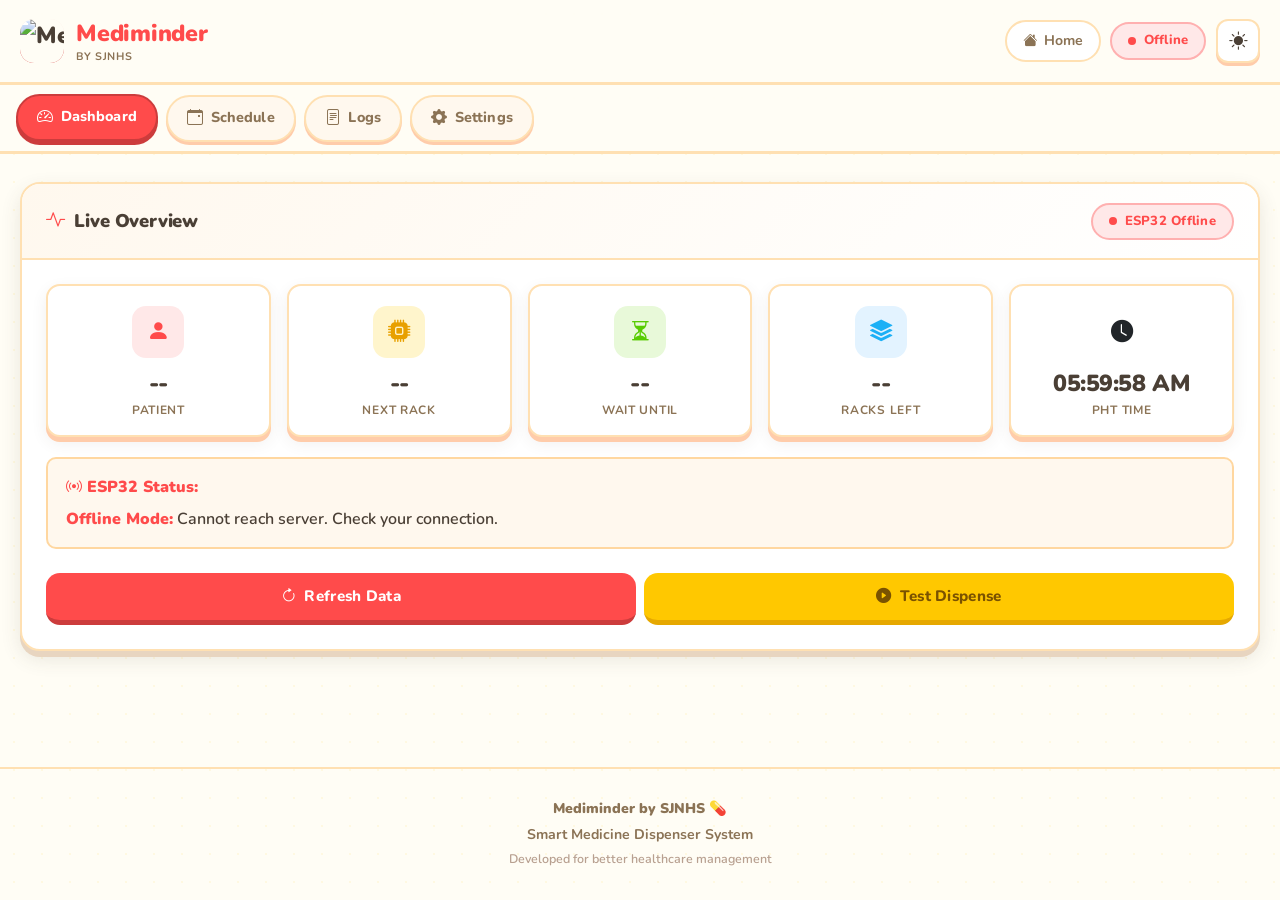
==== commit 91ca8164: "refactor: migrate logs to separate text files and enhance schedule validation Separate dispense and " ====
--- a/server/templates/dashboard.html
+++ b/server/templates/dashboard.html
@@ -105,6 +105,7 @@
         /* Rack status pills */
         [data-theme="dark"] .rack-status.dispensed { background: rgba(88, 204, 2, 0.18); border-color: rgba(88, 204, 2, 0.35); }
         [data-theme="dark"] .rack-status.pending   { background: rgba(255, 200, 0, 0.18); border-color: rgba(255, 200, 0, 0.35); color: #FFC800; }
+        [data-theme="dark"] .rack-status.taken     { background: rgba(28, 176, 246, 0.18); border-color: rgba(28, 176, 246, 0.35); color: #5DCCFF; }
 
         /* Alerts */
         [data-theme="dark"] .alert-info    { background: rgba(255, 200, 0, 0.10); border-color: rgba(255, 200, 0, 0.30); }
@@ -650,35 +651,156 @@
             font-size: 0.88rem !important;
         }
 
-        /* ============ RACK ITEMS ============ */
+        /* ============ MODALS ============ */
+        #drugModal {
+            backdrop-filter: blur(4px);
+            -webkit-backdrop-filter: blur(4px);
+        }
+
+        #drugModal > div {
+            animation: modalSlideIn 0.3s cubic-bezier(0.34, 1.56, 0.64, 1);
+        }
+
+        @keyframes modalSlideIn {
+            from {
+                opacity: 0;
+                transform: scale(0.95);
+            }
+            to {
+                opacity: 1;
+                transform: scale(1);
+            }
+        }
+
+        /* ============ QUICK ACTIONS ============ */
+        .quick-actions {
+            display: flex;
+            flex-wrap: wrap;
+            gap: 0.75rem;
+            padding: 1rem;
+            background: var(--surface-2);
+            border-radius: var(--radius-xs);
+            border: 2px solid var(--border);
+        }
+
+        .quick-actions .btn {
+            flex: 1;
+            min-width: 200px;
+        }
+
+        @media (max-width: 768px) {
+            .quick-actions {
+                flex-direction: column;
+                gap: 0.6rem;
+            }
+            .quick-actions .btn {
+                min-width: unset;
+                width: 100%;
+            }
+        }
+
+        /* ============ DAY GROUPS ============ */
+        .day-group {
+            margin-bottom: 2rem;
+        }
+
+        .day-header {
+            display: flex;
+            align-items: center;
+            gap: 0.75rem;
+            margin-bottom: 1rem;
+            padding: 0.75rem 1rem;
+            background: var(--surface-2);
+            border-radius: var(--radius-xs);
+            border: 2px solid var(--border);
+        }
+
+        .day-label {
+            font-size: 1.1rem;
+            font-weight: 900;
+            color: var(--text);
+            letter-spacing: -0.01em;
+        }
+
+        .day-date {
+            font-size: 0.85rem;
+            color: var(--text-muted);
+            font-weight: 700;
+        }
+
+        .day-status-indicator {
+            margin-left: auto;
+            display: flex;
+            align-items: center;
+            gap: 0.5rem;
+            padding: 0.35rem 0.85rem;
+            border-radius: 100px;
+            font-size: 0.75rem;
+            font-weight: 800;
+            text-transform: uppercase;
+            letter-spacing: 0.05em;
+        }
+
+        .day-status-indicator.empty {
+            background: #FFE8E8;
+            color: var(--primary);
+            border: 1.5px solid #FFB0B0;
+        }
+
+        .day-status-indicator.loaded {
+            background: #E8F9D9;
+            color: var(--accent-green);
+            border: 1.5px solid #B8E87A;
+        }
+
+        [data-theme="dark"] .day-status-indicator.empty {
+            background: rgba(255, 75, 75, 0.18);
+            border-color: rgba(255, 75, 75, 0.35);
+            color: #FF7070;
+        }
+
+        [data-theme="dark"] .day-status-indicator.loaded {
+            background: rgba(88, 204, 2, 0.18);
+            border-color: rgba(88, 204, 2, 0.35);
+            color: #7FCC45;
+        }
+
+        /* ============ RACK ITEMS (CARDS) ============ */
+        .racks-grid {
+            display: grid;
+            grid-template-columns: repeat(auto-fill, minmax(280px, 1fr));
+            gap: 1.25rem;
+            margin-bottom: 1.5rem;
+        }
+
         .rack-item {
             background: var(--surface);
             border: 2px solid var(--border);
             border-radius: var(--radius-sm);
-            padding: 1.1rem 1.15rem;
-            margin-bottom: 0.85rem;
+            padding: 1.25rem;
             transition: all var(--transition);
-            box-shadow: 0 4px 0 var(--border-strong);
+            box-shadow: var(--shadow-card);
             position: relative;
+            display: flex;
+            flex-direction: column;
         }
 
         .rack-item::before {
             content: '';
             position: absolute;
-            left: -2px; top: 50%;
-            transform: translateY(-50%);
-            width: 5px;
-            height: 60%;
-            min-height: 28px;
+            top: 0;
+            left: 0;
+            right: 0;
+            height: 4px;
             background: var(--border-strong);
-            border-radius: 0 4px 4px 0;
+            border-radius: var(--radius-sm) var(--radius-sm) 0 0;
             transition: background var(--transition);
         }
 
         .rack-item:hover {
             border-color: var(--border-strong);
-            transform: translateY(-2px);
-            box-shadow: 0 6px 0 var(--border-strong);
+            transform: translateY(-3px);
+            box-shadow: 0 8px 0 var(--border-strong), 0 10px 24px rgba(74, 63, 53, 0.12);
         }
 
         .rack-item.active {
@@ -689,10 +811,9 @@
 
         .rack-item.active::before {
             background: var(--secondary);
-            height: 75%;
-        }
-
-        .rack-item.dispensed { opacity: 0.6; }
+        }
+
+        .rack-item.dispensed { opacity: 0.7; }
 
         .rack-item.dispensed::before { background: var(--accent-green); }
 
@@ -740,6 +861,7 @@
         }
         .rack-status.dispensed { color: var(--accent-green); background: #E8F9D9; border-color: #B8E87A; }
         .rack-status.pending   { color: #E8A000; background: #FFF5CC; border-color: #FFD740; }
+        .rack-status.taken     { color: var(--accent-blue); background: #E3F3FF; border-color: #A8D8FF; }
 
         /* ============ LOGS ============ */
         .log-item {
@@ -777,6 +899,42 @@
 
         .log-message { color: var(--text); margin: 0.4rem 0 0.25rem; font-weight: 800; font-size: 0.95rem; }
         .log-notes { color: var(--text-muted); font-size: 0.82rem; font-weight: 600; }
+
+        .log-drugs {
+            margin-top: 0.75rem;
+            padding-top: 0.75rem;
+            border-top: 1px dashed var(--border);
+            display: flex;
+            flex-wrap: wrap;
+            gap: 0.4rem;
+        }
+        .log-drug-tag {
+            background: linear-gradient(135deg, var(--surface-2) 0%, var(--surface-3) 100%);
+            border: 1.5px solid var(--border);
+            border-radius: var(--radius-xs);
+            padding: 0.35rem 0.75rem;
+            font-size: 0.8rem;
+            font-weight: 700;
+            color: var(--text);
+            display: inline-flex;
+            align-items: center;
+            gap: 0.3rem;
+            box-shadow: 0 2px 4px rgba(74, 63, 53, 0.06);
+            transition: all var(--transition);
+        }
+        .log-drug-tag::before {
+            content: '💊';
+            font-size: 0.75rem;
+        }
+        .log-drug-tag:hover {
+            border-color: var(--primary-light);
+            box-shadow: 0 3px 8px rgba(255, 75, 75, 0.12);
+        }
+        .log-drug-empty {
+            color: var(--text-dim);
+            font-size: 0.8rem;
+            font-style: italic;
+        }
 
         /* ============ ALERTS ============ */
         .alert { border-radius: var(--radius-xs); padding: 1rem 1.15rem; border: 2px solid; font-weight: 600; }
@@ -883,6 +1041,9 @@
             .card-title { font-size: 1rem; }
             .card { border-radius: 16px; }
 
+            .racks-grid { grid-template-columns: repeat(auto-fill, minmax(240px, 1fr)); gap: 1rem; }
+            .rack-item { padding: 1rem; }
+
             .btn-primary, .btn-secondary { padding: 0.65rem 1.2rem !important; font-size: 0.88rem; }
             .footer { padding: 1.25rem 1rem; }
         }
@@ -892,6 +1053,8 @@
             .tab-btn .tab-label { display: none; }
             .tab-btn { padding: 0.6rem 1rem; }
             .tab-btn i { font-size: 1.1rem; }
+            .racks-grid { grid-template-columns: 1fr; gap: 0.9rem; }
+            .rack-item { padding: 0.95rem; }
         }
 
         @media (prefers-reduced-motion: reduce) {
@@ -988,6 +1151,12 @@
                             <div class="stat-label">Next Rack</div>
                         </div>
                         <div class="stat-card">
+                            <div class="stat-icon-wrap"><i class="bi bi-hourglass-split"></i></div>
+                            <i class="bi bi-hourglass-split stat-icon"></i>
+                            <div class="stat-value" id="statWaitTime">--</div>
+                            <div class="stat-label">Wait Until</div>
+                        </div>
+                        <div class="stat-card">
                             <div class="stat-icon-wrap"><i class="bi bi-stack"></i></div>
                             <i class="bi bi-stack stat-icon"></i>
                             <div class="stat-value" id="statRacksLeft">--</div>
@@ -1047,10 +1216,21 @@
 
                         <div class="mb-3">
                             <label class="form-label">7-Rack Schedule</label>
+                            <div class="quick-actions mb-3">
+                                <button type="button" class="btn btn-secondary btn-sm" onclick="scheduleThreeTimesDaily()">
+                                    <i class="bi bi-clock-history"></i> 3x Daily (6:30am, 11:30am, 6:30pm)
+                                </button>
+                                <button type="button" class="btn btn-secondary btn-sm" onclick="scheduleTwiceDaily()">
+                                    <i class="bi bi-clock-history"></i> 2x Daily (6:30am, 6:30pm)
+                                </button>
+                                <button type="button" class="btn btn-secondary btn-sm" onclick="scheduleDaily()">
+                                    <i class="bi bi-clock-history"></i> Daily (6:30am)
+                                </button>
+                                <button type="button" class="btn btn-secondary btn-sm" onclick="autoFillSchedule()">
+                                    <i class="bi bi-lightning-charge-fill"></i> Auto-Fill (4h spacing)
+                                </button>
+                            </div>
                             <div id="racksContainer"></div>
-                            <button type="button" class="btn btn-secondary btn-sm mt-2" onclick="autoFillSchedule()">
-                                <i class="bi bi-lightning-charge-fill"></i> Auto-Fill (4h spacing)
-                            </button>
                         </div>
 
                         <button type="submit" class="btn btn-primary w-100">
@@ -1118,6 +1298,41 @@
         </div>
     </div>
 
+    <!-- Drug Modal -->
+    <div id="drugModal" style="display: none; position: fixed; inset: 0; background: rgba(0,0,0,0.5); z-index: 2000; align-items: center; justify-content: center;">
+        <div style="background: var(--surface); border-radius: var(--radius); border: 2px solid var(--border); padding: 1.5rem; max-width: 500px; width: 90%; box-shadow: var(--shadow-md);">
+            <h3 style="margin-bottom: 1rem; color: var(--text); font-weight: 900;">
+                <i class="bi bi-capsule"></i> Edit Drugs for Rack #<span id="modalRackId">--</span>
+            </h3>
+            
+            <div style="margin-bottom: 1rem;">
+                <label class="form-label">Drug Name</label>
+                <div style="display: flex; gap: 0.5rem;">
+                    <input type="text" class="form-control" id="drugInput" placeholder="e.g., Aspirin, Metformin" style="flex: 1;">
+                    <button type="button" class="btn btn-secondary btn-sm" onclick="addDrug()">
+                        <i class="bi bi-plus-circle-fill"></i> Add
+                    </button>
+                </div>
+            </div>
+            
+            <div style="margin-bottom: 1.5rem;">
+                <label class="form-label">Current Drugs</label>
+                <div id="drugsList" style="background: var(--surface-2); border: 2px solid var(--border); border-radius: var(--radius-xs); padding: 1rem; min-height: 80px;">
+                    <p style="color: var(--text-dim); text-align: center; margin: 0;">No drugs added yet</p>
+                </div>
+            </div>
+            
+            <div style="display: flex; gap: 0.75rem;">
+                <button type="button" class="btn btn-primary" onclick="saveDrugs()" style="flex: 1;">
+                    <i class="bi bi-check-circle-fill"></i> Save
+                </button>
+                <button type="button" class="btn btn-secondary" onclick="closeDrugModal()" style="flex: 1;">
+                    <i class="bi bi-x-circle-fill"></i> Cancel
+                </button>
+            </div>
+        </div>
+    </div>
+
     <!-- Footer -->
     <div class="footer">
         <p><strong>Mediminder by SJNHS</strong> &#128138;</p>
@@ -1296,14 +1511,62 @@
             }
         }
 
-        /* ============ LIVE CLOCK ============ */
+        /* ============ LIVE CLOCK & WAIT TIME ============ */
+        let nextRackDatetime = null;
+        
         function updateClock() {
             const now = new Date();
             const timeString = now.toLocaleTimeString('en-PH', { hour: '2-digit', minute: '2-digit', second: '2-digit', hour12: true });
             document.getElementById('statTime').textContent = timeString;
+            
+            // Update wait time every second
+            if (nextRackDatetime) {
+                const waitTime = calculateWaitTime(nextRackDatetime);
+                document.getElementById('statWaitTime').textContent = waitTime;
+            }
         }
         setInterval(updateClock, 1000);
         updateClock();
+
+        // Calculate wait time until next drink
+        function calculateWaitTime(nextRackDatetime) {
+            if (!nextRackDatetime) return '--';
+            
+            try {
+                const [datePart, timePart] = nextRackDatetime.split(' ');
+                const [year, month, day] = datePart.split('-');
+                const [hour, minute] = timePart.split(':');
+                
+                // Parse the PHT datetime (YYYY-MM-DD HH:MM)
+                // Create a date treating it as local time, then calculate offset
+                const nextDate = new Date(parseInt(year), parseInt(month) - 1, parseInt(day), parseInt(hour), parseInt(minute), 0);
+                
+                // Get current time
+                const now = new Date();
+                
+                // Both times are in the same timezone context (PHT), so we can directly compare
+                const diffMs = nextDate.getTime() - now.getTime();
+                
+                if (diffMs <= 0) {
+                    return 'Now';
+                }
+                
+                const totalSeconds = Math.floor(diffMs / 1000);
+                const hours = Math.floor(totalSeconds / 3600);
+                const minutes = Math.floor((totalSeconds % 3600) / 60);
+                
+                if (hours > 0) {
+                    return `${hours}h ${minutes}m`;
+                } else if (minutes > 0) {
+                    return `${minutes}m`;
+                } else {
+                    return 'Soon';
+                }
+            } catch (err) {
+                console.warn('Failed to calculate wait time:', err);
+                return '--';
+            }
+        }
 
         /* ============ DATA LOADING ============ */
         async function loadData() {
@@ -1315,6 +1578,17 @@
                     document.getElementById('statPatient').textContent = data.patient_name;
                     document.getElementById('statNextRack').textContent = `Rack #${data.current_rack}`;
                     document.getElementById('statRacksLeft').textContent = data.rack_count;
+                    
+                    // Store next rack datetime for live updates
+                    nextRackDatetime = data.next_rack_datetime || null;
+                    
+                    // Calculate and display wait time
+                    if (data.next_rack_datetime) {
+                        const waitTime = calculateWaitTime(data.next_rack_datetime);
+                        document.getElementById('statWaitTime').textContent = waitTime;
+                    } else {
+                        document.getElementById('statWaitTime').textContent = 'Done';
+                    }
 
                     // Show next scheduled dispense with full date and time
                     const nextDispenseEl = document.getElementById('statusMessage');
@@ -1381,42 +1655,254 @@
             const container = document.getElementById('racksContainer');
             container.innerHTML = '';
 
+            // Group racks by day
+            const dayGroups = {};
             racks.forEach((rack) => {
-                const isActive = rack.status === 'pending';
-                const html = `
-                    <div class="rack-item ${isActive ? 'active' : 'dispensed'}">
-                        <div class="rack-header">
-                            <span class="rack-badge">Rack #${rack.rack_id}</span>
-                            <span class="rack-status ${rack.status}">${rack.status.toUpperCase()}</span>
-                        </div>
-                        <div class="rack-datetime mb-2" style="font-size: 0.9rem; color: var(--text-muted); font-weight: 700;">
-                            ${formatDateTimeReadable(rack.datetime)}
-                        </div>
-                        <div class="row g-2">
-                            <div class="col-md-6">
-                                <input type="datetime-local" class="form-control form-control-sm"
-                                       value="${rack.datetime.replace(' ', 'T')}"
-                                       onchange="updateRack(${rack.rack_id}, this.value)">
+                const date = rack.datetime.split(' ')[0]; // YYYY-MM-DD
+                if (!dayGroups[date]) {
+                    dayGroups[date] = [];
+                }
+                dayGroups[date].push(rack);
+            });
+
+            // Render each day group
+            Object.keys(dayGroups).sort().forEach((date) => {
+                const dayRacks = dayGroups[date];
+                
+                // Check if day has drugs loaded
+                const hasDrugs = dayRacks.some(rack => rack.drugs && rack.drugs.length > 0);
+                
+                // Create day header
+                const dayGroup = document.createElement('div');
+                dayGroup.className = 'day-group';
+                
+                const dateObj = new Date(date + 'T00:00:00');
+                const dayName = dateObj.toLocaleDateString('en-US', { weekday: 'long' });
+                const dayDate = dateObj.toLocaleDateString('en-US', { month: 'short', day: 'numeric', year: 'numeric' });
+                
+                const dayHeader = document.createElement('div');
+                dayHeader.className = 'day-header';
+                dayHeader.innerHTML = `
+                    <div>
+                        <div class="day-label">${dayName}</div>
+                        <div class="day-date">${dayDate}</div>
+                    </div>
+                    <div class="day-status-indicator ${hasDrugs ? 'loaded' : 'empty'}">
+                        <i class="bi ${hasDrugs ? 'bi-check-circle-fill' : 'bi-circle'}"></i>
+                        <span>${hasDrugs ? 'Loaded' : 'Empty'}</span>
+                    </div>
+                `;
+                dayGroup.appendChild(dayHeader);
+                
+                // Create grid for racks in this day
+                const gridWrapper = document.createElement('div');
+                gridWrapper.className = 'racks-grid';
+                
+                dayRacks.forEach((rack) => {
+                    const isActive = rack.status === 'pending';
+                    const drugsDisplay = rack.drugs && rack.drugs.length > 0 
+                        ? rack.drugs.join(', ') 
+                        : '<em style="color: var(--text-dim);">No drugs defined</em>';
+                    
+                    const html = `
+                        <div class="rack-item ${isActive ? 'active' : 'dispensed'}" data-rack-id="${rack.rack_id}" data-drugs='${JSON.stringify(rack.drugs || [])}'>
+                            <div class="rack-header">
+                                <span class="rack-badge">Rack #${rack.rack_id}</span>
+                                <span class="rack-status ${rack.status}">${rack.status.toUpperCase()}</span>
                             </div>
-                            <div class="col-md-6">
-                                <select class="form-select form-select-sm" onchange="updateRackStatus(${rack.rack_id}, this.value)">
-                                    <option value="pending" ${rack.status === 'pending' ? 'selected' : ''}>Pending</option>
-                                    <option value="dispensed" ${rack.status === 'dispensed' ? 'selected' : ''}>Dispensed</option>
-                                </select>
+                            <div class="rack-datetime mb-3" style="font-size: 0.85rem; color: var(--text-muted); font-weight: 700; margin-top: 0.5rem;">
+                                ${formatDateTimeReadable(rack.datetime)}
+                            </div>
+                            <div style="display: flex; flex-direction: column; gap: 0.75rem; flex: 1;">
+                                <div>
+                                    <label class="form-label" style="margin-bottom: 0.35rem;">Schedule</label>
+                                    <input type="datetime-local" class="form-control form-control-sm"
+                                           value="${rack.datetime.replace(' ', 'T')}"
+                                           onchange="updateRack(${rack.rack_id}, this.value)">
+                                </div>
+                                <div>
+                                    <label class="form-label" style="margin-bottom: 0.35rem;">Status</label>
+                                    <select class="form-select form-select-sm" onchange="updateRackStatus(${rack.rack_id}, this.value)">
+                                        <option value="pending" ${rack.status === 'pending' ? 'selected' : ''}>Pending</option>
+                                        <option value="dispensed" ${rack.status === 'dispensed' ? 'selected' : ''}>Dispensed</option>
+                                        <option value="taken" ${rack.status === 'taken' ? 'selected' : ''}>Taken</option>
+                                    </select>
+                                </div>
+                                <div>
+                                    <label class="form-label" style="margin-bottom: 0.35rem;">Drugs</label>
+                                    <div style="font-size: 0.85rem; color: var(--text-muted); font-weight: 600; padding: 0.5rem; background: var(--surface-2); border-radius: var(--radius-xs); border: 1px solid var(--border); min-height: 32px; display: flex; align-items: center;">
+                                        ${drugsDisplay}
+                                    </div>
+                                    <button type="button" class="btn btn-secondary btn-sm w-100 mt-2" onclick="openDrugModal(${rack.rack_id})">
+                                        <i class="bi bi-pencil-square"></i> Edit Drugs
+                                    </button>
+                                </div>
                             </div>
                         </div>
-                    </div>
-                `;
-                container.innerHTML += html;
+                    `;
+                    gridWrapper.innerHTML += html;
+                });
+                
+                dayGroup.appendChild(gridWrapper);
+                container.appendChild(dayGroup);
             });
         }
 
-        function updateRack(rackId, datetime) {
-            console.log(`Rack ${rackId} updated to ${datetime}`);
-        }
-
-        function updateRackStatus(rackId, status) {
-            console.log(`Rack ${rackId} status updated to ${status}`);
+        // Returns all rack items in DOM order as [{rackId, datetime, status}]
+        function collectRackDOMState() {
+            const items = [];
+            document.querySelectorAll('.rack-item').forEach(item => {
+                const rackId = parseInt(item.dataset.rackId);
+                const dtInput = item.querySelector('input[type="datetime-local"]');
+                const statusSel = item.querySelector('select');
+                const drugs = JSON.parse(item.dataset.drugs || '[]');
+                items.push({
+                    rackId,
+                    datetime: dtInput ? dtInput.value : '',   // "YYYY-MM-DDTHH:MM"
+                    status: statusSel ? statusSel.value : 'pending',
+                    drugs,
+                    dtInput,
+                    statusSel,
+                    el: item
+                });
+            });
+            // Sort by rackId so order is always 1-7 regardless of DOM grouping by day
+            items.sort((a, b) => a.rackId - b.rackId);
+            return items;
+        }
+
+        function updateRack(rackId, newValue) {
+            const racks = collectRackDOMState();
+            const idx = racks.findIndex(r => r.rackId === rackId);
+            if (idx === -1) return;
+
+            const revert = () => { racks[idx].dtInput.value = ''; };
+
+            // Check previous rack datetime
+            if (idx > 0) {
+                const prev = racks[idx - 1];
+                if (prev.datetime && newValue && newValue < prev.datetime) {
+                    showToast(`Rack #${rackId} cannot be earlier than Rack #${prev.rackId}`, 'error');
+                    revert();
+                    return;
+                }
+            }
+
+            // Check next rack datetime
+            if (idx < racks.length - 1) {
+                const next = racks[idx + 1];
+                if (next.datetime && newValue && newValue > next.datetime) {
+                    showToast(`Rack #${rackId} cannot be later than Rack #${next.rackId}`, 'error');
+                    revert();
+                    return;
+                }
+            }
+        }
+
+        function updateRackStatus(rackId, newStatus) {
+            if (newStatus === 'pending') return; // Always safe to revert to pending
+
+            const racks = collectRackDOMState();
+            const idx = racks.findIndex(r => r.rackId === rackId);
+            if (idx === -1) return;
+
+            // Every rack BEFORE this one must already be dispensed or taken
+            for (let i = 0; i < idx; i++) {
+                if (racks[i].status === 'pending') {
+                    showToast(
+                        `Cannot mark Rack #${rackId} as ${newStatus} — Rack #${racks[i].rackId} is still pending`,
+                        'error'
+                    );
+                    // Revert select back to 'pending'
+                    racks[idx].statusSel.value = 'pending';
+                    return;
+                }
+            }
+        }
+
+        // Drug management
+        let currentRackId = null;
+        let currentDrugs = [];
+
+        function openDrugModal(rackId) {
+            currentRackId = rackId;
+            document.getElementById('modalRackId').textContent = rackId;
+            
+            // Get current drugs for this rack
+            const rackItem = document.querySelector(`[data-rack-id="${rackId}"]`);
+            if (rackItem && rackItem.dataset.drugs) {
+                currentDrugs = JSON.parse(rackItem.dataset.drugs);
+            } else {
+                currentDrugs = [];
+            }
+            
+            renderDrugsList();
+            document.getElementById('drugModal').style.display = 'flex';
+            document.getElementById('drugInput').focus();
+        }
+
+        function closeDrugModal() {
+            document.getElementById('drugModal').style.display = 'none';
+            document.getElementById('drugInput').value = '';
+            currentRackId = null;
+            currentDrugs = [];
+        }
+
+        function addDrug() {
+            const input = document.getElementById('drugInput');
+            const drug = input.value.trim();
+            
+            if (!drug) {
+                showToast('Please enter a drug name', 'info');
+                return;
+            }
+            
+            if (currentDrugs.includes(drug)) {
+                showToast('Drug already added', 'info');
+                return;
+            }
+            
+            currentDrugs.push(drug);
+            input.value = '';
+            renderDrugsList();
+            input.focus();
+        }
+
+        function removeDrug(index) {
+            currentDrugs.splice(index, 1);
+            renderDrugsList();
+        }
+
+        function renderDrugsList() {
+            const drugsList = document.getElementById('drugsList');
+            
+            if (currentDrugs.length === 0) {
+                drugsList.innerHTML = '<p style="color: var(--text-dim); text-align: center; margin: 0;">No drugs added yet</p>';
+                return;
+            }
+            
+            drugsList.innerHTML = currentDrugs.map((drug, index) => `
+                <div style="display: flex; justify-content: space-between; align-items: center; padding: 0.5rem; background: var(--surface); border-radius: var(--radius-xs); margin-bottom: 0.5rem; border: 1px solid var(--border);">
+                    <span style="font-weight: 600; color: var(--text);">${drug}</span>
+                    <button type="button" class="btn btn-danger-soft btn-sm" onclick="removeDrug(${index})">
+                        <i class="bi bi-trash-fill"></i>
+                    </button>
+                </div>
+            `).join('');
+        }
+
+        async function saveDrugs() {
+            if (!currentRackId) return;
+            
+            const rackId = currentRackId;
+            const rackItem = document.querySelector(`[data-rack-id="${rackId}"]`);
+            if (rackItem) {
+                rackItem.dataset.drugs = JSON.stringify(currentDrugs);
+            }
+            
+            closeDrugModal();
+            await saveSchedule();
+            showToast(`Drugs saved for Rack #${rackId}`, 'success');
         }
 
         function autoFillSchedule() {
@@ -1432,25 +1918,123 @@
             showToast('Schedule auto-filled with 4-hour spacing', 'success');
         }
 
+        function scheduleThreeTimesDaily() {
+            const inputs = document.querySelectorAll('input[type="datetime-local"]');
+            const times = ['06:30', '11:30', '18:30']; // 6:30am, 11:30am, 6:30pm
+            const today = new Date();
+            
+            inputs.forEach((input, index) => {
+                const daysOffset = Math.floor(index / 3);
+                const timeIndex = index % 3;
+                const date = new Date(today.getTime() + daysOffset * 24 * 3600 * 1000);
+                
+                const year = date.getFullYear();
+                const month = String(date.getMonth() + 1).padStart(2, '0');
+                const day = String(date.getDate()).padStart(2, '0');
+                const time = times[timeIndex];
+                
+                input.value = `${year}-${month}-${day}T${time}`;
+            });
+
+            showToast('Schedule set to 3x daily (6:30am, 11:30am, 6:30pm)', 'success');
+        }
+
+        function scheduleTwiceDaily() {
+            const inputs = document.querySelectorAll('input[type="datetime-local"]');
+            const times = ['06:30', '18:30']; // 6:30am, 6:30pm
+            const today = new Date();
+            
+            inputs.forEach((input, index) => {
+                const daysOffset = Math.floor(index / 2);
+                const timeIndex = index % 2;
+                const date = new Date(today.getTime() + daysOffset * 24 * 3600 * 1000);
+                
+                const year = date.getFullYear();
+                const month = String(date.getMonth() + 1).padStart(2, '0');
+                const day = String(date.getDate()).padStart(2, '0');
+                const time = times[timeIndex];
+                
+                input.value = `${year}-${month}-${day}T${time}`;
+            });
+
+            showToast('Schedule set to 2x daily (6:30am, 6:30pm)', 'success');
+        }
+
+        function scheduleDaily() {
+            const inputs = document.querySelectorAll('input[type="datetime-local"]');
+            const time = '06:30'; // 6:30am
+            const today = new Date();
+            
+            inputs.forEach((input, index) => {
+                const daysOffset = index;
+                const date = new Date(today.getTime() + daysOffset * 24 * 3600 * 1000);
+                
+                const year = date.getFullYear();
+                const month = String(date.getMonth() + 1).padStart(2, '0');
+                const day = String(date.getDate()).padStart(2, '0');
+                
+                input.value = `${year}-${month}-${day}T${time}`;
+            });
+
+            showToast('Schedule set to daily at 6:30am', 'success');
+        }
+
         async function saveSchedule(event) {
-            event.preventDefault();
-
-            const racks = [];
-            document.querySelectorAll('.rack-item').forEach((item, index) => {
-                const datetime = item.querySelector('input[type="datetime-local"]').value.replace('T', ' ');
-                const status = item.querySelector('select').value;
-                racks.push({
-                    rack_id: index + 1,
-                    datetime: datetime,
-                    status: status
-                });
-            });
+            if (event) event.preventDefault();
+
+            const domRacks = collectRackDOMState();
+
+            // ── Frontend validation ──────────────────────────────────────────
+
+            // 1. All datetime inputs must be filled
+            for (const r of domRacks) {
+                if (!r.datetime) {
+                    showToast(`Rack #${r.rackId} is missing a schedule date/time`, 'error');
+                    return;
+                }
+            }
+
+            // 2. Datetimes must be in strictly ascending order
+            for (let i = 1; i < domRacks.length; i++) {
+                const prev = domRacks[i - 1];
+                const curr = domRacks[i];
+                if (curr.datetime < prev.datetime) {
+                    showToast(
+                        `Rack #${curr.rackId} (${curr.datetime.replace('T', ' ')}) must be after Rack #${prev.rackId} (${prev.datetime.replace('T', ' ')})`,
+                        'error'
+                    );
+                    return;
+                }
+            }
+
+            // 3. Status must be sequential — no pending rack before a dispensed/taken rack
+            let seenPending = false;
+            for (const r of domRacks) {
+                if (r.status === 'pending') {
+                    seenPending = true;
+                } else if (seenPending && r.status !== 'pending') {
+                    // A dispensed/taken rack follows a pending one — that's a skip
+                    showToast(
+                        `Cannot set Rack #${r.rackId} to "${r.status}" — earlier racks are still pending`,
+                        'error'
+                    );
+                    return;
+                }
+            }
+
+            // ── Build payload ────────────────────────────────────────────────
+            const racks = domRacks.map(r => ({
+                rack_id: r.rackId,
+                datetime: r.datetime.replace('T', ' '),
+                status: r.status,
+                drugs: r.drugs
+            }));
 
             const payload = {
                 patient_name: document.getElementById('patientName').value,
                 rotation_degree: parseInt(document.getElementById('rotationDegree').value),
                 rack_warning_threshold: parseInt(document.getElementById('rackThreshold').value),
-                racks: racks
+                racks
             };
 
             try {
@@ -1503,6 +2087,13 @@
             }
         }
 
+        function toggleLogDrugs(logId) {
+            const detail = document.getElementById(`log-drugs-${logId}`);
+            if (detail) {
+                detail.style.display = detail.style.display === 'none' ? 'flex' : 'none';
+            }
+        }
+
         async function loadLogs() {
             try {
                 const response = await fetch('/api/dispense-logs');
@@ -1512,13 +2103,25 @@
                 if (data.logs && data.logs.length > 0) {
                     container.innerHTML = data.logs.map(log => `
                         <div class="log-item ${log.status}">
-                            <div class="log-time">
-                                ${formatIsoToReadable(log.timestamp)}
+                            <div style="display: flex; justify-content: space-between; align-items: flex-start;">
+                                <div>
+                                    <div class="log-time">
+                                        ${formatIsoToReadable(log.timestamp)}
+                                    </div>
+                                    <div class="log-message">
+                                        ${log.patient_name} \u2014 Rack #${log.rack_id} (${log.rotation_degree}&deg;)
+                                    </div>
+                                    <div class="log-notes">${log.notes || ''}</div>
+                                </div>
+                                <button type="button" class="btn btn-sm btn-secondary" onclick="toggleLogDrugs(${log.id})" title="View dispensed drugs" style="padding: 0.25rem 0.5rem;">
+                                    <i class="bi bi-eye"></i>
+                                </button>
                             </div>
-                            <div class="log-message">
-                                ${log.patient_name} \u2014 Rack #${log.rack_id} (${log.rotation_degree}&deg;)
+                            <div id="log-drugs-${log.id}" class="log-drugs" style="display: none;">
+                                ${(log.drugs && log.drugs.length > 0)
+                                    ? log.drugs.map(drug => `<span class="log-drug-tag">${drug}</span>`).join('')
+                                    : '<span class="log-drug-empty">No drugs recorded for this dispense</span>'}
                             </div>
-                            <div class="log-notes">${log.notes || ''}</div>
                         </div>
                     `).join('');
                 } else {
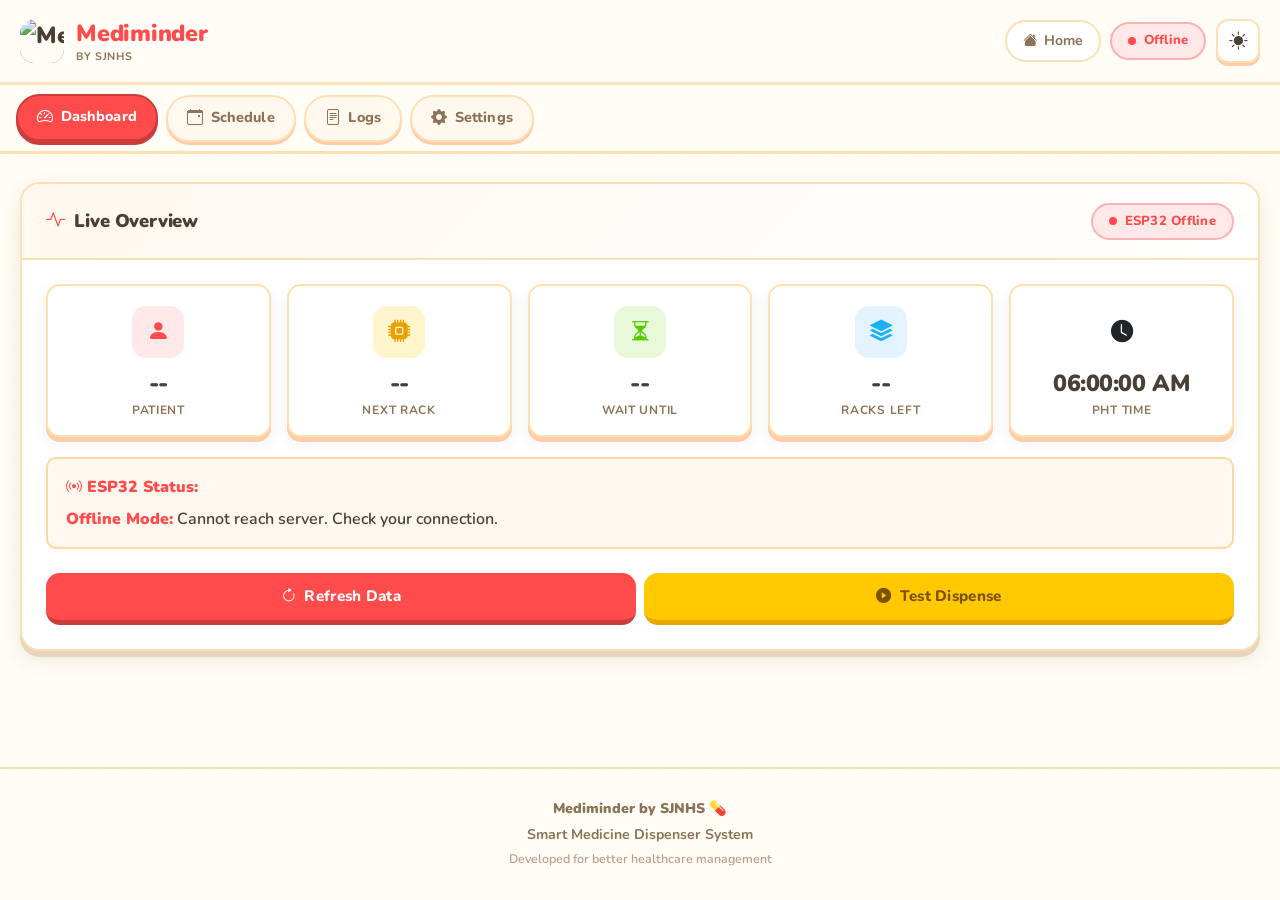
==== commit 6799c141: "feat: add patient demographics, per-rack drug management, and schedule reset functionality Add patie" ====
--- a/server/templates/dashboard.html
+++ b/server/templates/dashboard.html
@@ -579,6 +579,7 @@
             transition: all 0.12s ease;
             display: inline-flex;
             align-items: center;
+            justify-content: center;
             gap: 0.4rem;
             font-family: var(--font);
             cursor: pointer;
@@ -1055,6 +1056,10 @@
             .tab-btn i { font-size: 1.1rem; }
             .racks-grid { grid-template-columns: 1fr; gap: 0.9rem; }
             .rack-item { padding: 0.95rem; }
+        }
+
+        @keyframes spin {
+            to { transform: rotate(360deg); }
         }
 
         @media (prefers-reduced-motion: reduce) {
@@ -1196,21 +1201,24 @@
             <div class="card">
                 <div class="card-header">
                     <h2 class="card-title"><i class="bi bi-calendar-event"></i> Medication Schedule</h2>
+                    <button class="btn-danger-soft" onclick="openClearScheduleModal()">
+                        <i class="bi bi-trash-fill"></i> Clear
+                    </button>
                 </div>
                 <div class="card-body">
                     <form id="scheduleForm" onsubmit="saveSchedule(event)">
                         <div class="row g-3 mb-3">
-                            <div class="col-md-6">
+                            <div class="col-md-4">
                                 <label class="form-label">Patient Name</label>
                                 <input type="text" class="form-control" id="patientName" placeholder="e.g., Test Patient" required>
                             </div>
+                            <div class="col-md-2">
+                                <label class="form-label">Age</label>
+                                <input type="number" class="form-control" id="patientAge" min="0" max="150" placeholder="0">
+                            </div>
                             <div class="col-md-6">
-                                <label class="form-label">Rotation Degrees per Rack</label>
-                                <div class="input-group">
-                                    <input type="number" class="form-control" id="rotationDegree" min="1" max="360" value="52" required>
-                                    <span class="input-group-text">&deg;</span>
-                                </div>
-                                <small class="text-muted">Default: 52&deg; (adjust based on your rack design)</small>
+                                <label class="form-label">Sickness / Condition</label>
+                                <input type="text" class="form-control" id="patientSickness" placeholder="e.g., Hypertension">
                             </div>
                         </div>
 
@@ -1268,6 +1276,15 @@
                     <h2 class="card-title"><i class="bi bi-gear-fill"></i> Settings</h2>
                 </div>
                 <div class="card-body">
+                    <div class="mb-3">
+                        <label class="form-label">Rotation Degrees per Rack</label>
+                        <div class="input-group">
+                            <input type="number" class="form-control" id="rotationDegree" min="1" max="360" value="52" required>
+                            <span class="input-group-text">&deg;</span>
+                        </div>
+                        <small class="text-muted">Default: 52&deg; (adjust based on your rack design)</small>
+                    </div>
+
                     <div class="mb-3">
                         <label class="form-label">Rack Warning Threshold</label>
                         <input type="number" class="form-control" id="rackThreshold" min="0" max="7" value="3">
@@ -1330,6 +1347,44 @@
                     <i class="bi bi-x-circle-fill"></i> Cancel
                 </button>
             </div>
+        </div>
+    </div>
+
+    <!-- Clear Schedule Confirmation Modal -->
+    <div id="clearScheduleModal" style="display: none; position: fixed; inset: 0; background: rgba(0,0,0,0.5); z-index: 2000; align-items: center; justify-content: center;">
+        <div style="background: var(--surface); border-radius: var(--radius); border: 2px solid var(--border); padding: 1.5rem; max-width: 420px; width: 90%; box-shadow: var(--shadow-md); text-align: center;">
+            <div style="width: 64px; height: 64px; background: #FFE8E8; border-radius: 50%; display: flex; align-items: center; justify-content: center; margin: 0 auto 1rem; border: 2px solid #FFB0B0;">
+                <i class="bi bi-exclamation-triangle-fill" style="font-size: 1.75rem; color: var(--primary);"></i>
+            </div>
+            <h3 style="margin-bottom: 0.5rem; color: var(--text); font-weight: 900;">Clear Schedule?</h3>
+            <p style="color: var(--text-muted); margin-bottom: 1.5rem; font-weight: 600;">
+                This will reset the 7-rack schedule and all configured drugs to defaults. This action cannot be undone.
+            </p>
+            <div style="display: flex; gap: 0.75rem;">
+                <button type="button" class="btn btn-secondary" onclick="closeClearScheduleModal()" style="flex: 1;">
+                    <i class="bi bi-x-circle-fill"></i> Cancel
+                </button>
+                <button type="button" class="btn-danger-soft" onclick="clearSchedule()" style="flex: 1;">
+                    <i class="bi bi-trash-fill"></i> Clear
+                </button>
+            </div>
+        </div>
+    </div>
+
+    <!-- Sync to ESP32 Modal -->
+    <div id="syncModal" style="display: none; position: fixed; inset: 0; background: rgba(0,0,0,0.5); z-index: 2000; align-items: center; justify-content: center;">
+        <div style="background: var(--surface); border-radius: var(--radius); border: 2px solid var(--border); padding: 1.5rem; max-width: 420px; width: 90%; box-shadow: var(--shadow-md); text-align: center;">
+            <div id="syncIcon" style="width: 64px; height: 64px; background: var(--surface-2); border-radius: 50%; display: flex; align-items: center; justify-content: center; margin: 0 auto 1rem; border: 2px solid var(--border);">
+                <i class="bi bi-wifi" style="font-size: 1.75rem; color: var(--primary);"></i>
+            </div>
+            <h3 id="syncTitle" style="margin-bottom: 0.5rem; color: var(--text); font-weight: 900;">Syncing to ESP32...</h3>
+            <p id="syncMessage" style="color: var(--text-muted); margin-bottom: 1.5rem; font-weight: 600;">Waiting for the device to fetch the latest configuration.</p>
+            <div id="syncProgress" style="display: flex; justify-content: center; margin-bottom: 1.5rem;">
+                <div class="spinner" style="width: 2rem; height: 2rem; border: 3px solid var(--border); border-top-color: var(--primary); border-radius: 50%; animation: spin 1s linear infinite;"></div>
+            </div>
+            <button id="syncCloseBtn" type="button" class="btn btn-secondary w-100" onclick="closeSyncModal()" style="display: none;">
+                <i class="bi bi-check-circle-fill"></i> Done
+            </button>
         </div>
     </div>
 
@@ -1599,6 +1654,8 @@
                     }
 
                     document.getElementById('patientName').value = data.patient_name;
+                    document.getElementById('patientAge').value = data.patient_age || '';
+                    document.getElementById('patientSickness').value = data.patient_sickness || '';
                     document.getElementById('rotationDegree').value = data.rotation_degree;
                     document.getElementById('rackThreshold').value = data.rack_warning_threshold;
 
@@ -1669,17 +1726,17 @@
             Object.keys(dayGroups).sort().forEach((date) => {
                 const dayRacks = dayGroups[date];
                 
-                // Check if day has drugs loaded
-                const hasDrugs = dayRacks.some(rack => rack.drugs && rack.drugs.length > 0);
-                
+                // A day is "Loaded" if it has at least one pending rack to dispense
+                const hasPending = dayRacks.some(rack => rack.status === 'pending');
+
                 // Create day header
                 const dayGroup = document.createElement('div');
                 dayGroup.className = 'day-group';
-                
+
                 const dateObj = new Date(date + 'T00:00:00');
                 const dayName = dateObj.toLocaleDateString('en-US', { weekday: 'long' });
                 const dayDate = dateObj.toLocaleDateString('en-US', { month: 'short', day: 'numeric', year: 'numeric' });
-                
+
                 const dayHeader = document.createElement('div');
                 dayHeader.className = 'day-header';
                 dayHeader.innerHTML = `
@@ -1687,9 +1744,9 @@
                         <div class="day-label">${dayName}</div>
                         <div class="day-date">${dayDate}</div>
                     </div>
-                    <div class="day-status-indicator ${hasDrugs ? 'loaded' : 'empty'}">
-                        <i class="bi ${hasDrugs ? 'bi-check-circle-fill' : 'bi-circle'}"></i>
-                        <span>${hasDrugs ? 'Loaded' : 'Empty'}</span>
+                    <div class="day-status-indicator ${hasPending ? 'loaded' : 'empty'}">
+                        <i class="bi ${hasPending ? 'bi-check-circle-fill' : 'bi-circle'}"></i>
+                        <span>${hasPending ? 'Loaded' : 'Empty'}</span>
                     </div>
                 `;
                 dayGroup.appendChild(dayHeader);
@@ -1893,16 +1950,27 @@
 
         async function saveDrugs() {
             if (!currentRackId) return;
-            
+
             const rackId = currentRackId;
-            const rackItem = document.querySelector(`[data-rack-id="${rackId}"]`);
-            if (rackItem) {
-                rackItem.dataset.drugs = JSON.stringify(currentDrugs);
-            }
-            
-            closeDrugModal();
-            await saveSchedule();
-            showToast(`Drugs saved for Rack #${rackId}`, 'success');
+
+            try {
+                const response = await fetch(`/api/racks/${rackId}/drugs`, {
+                    method: 'PUT',
+                    headers: { 'Content-Type': 'application/json' },
+                    body: JSON.stringify({ drugs: currentDrugs })
+                });
+                const data = await response.json();
+
+                if (response.ok) {
+                    closeDrugModal();
+                    showToast(`Drugs saved for Rack #${rackId}`, 'success');
+                    await loadData();
+                } else {
+                    showToast('Error: ' + data.message, 'error');
+                }
+            } catch (error) {
+                showToast('Error saving drugs: ' + error.message, 'error');
+            }
         }
 
         function autoFillSchedule() {
@@ -2032,6 +2100,8 @@
 
             const payload = {
                 patient_name: document.getElementById('patientName').value,
+                patient_age: document.getElementById('patientAge').value,
+                patient_sickness: document.getElementById('patientSickness').value,
                 rotation_degree: parseInt(document.getElementById('rotationDegree').value),
                 rack_warning_threshold: parseInt(document.getElementById('rackThreshold').value),
                 racks
@@ -2048,6 +2118,8 @@
                 if (response.ok) {
                     showToast('Configuration saved successfully', 'success');
                     loadData();
+                    openSyncModal();
+                    waitForEsp32Sync();
                 } else {
                     showToast('Error: ' + data.message, 'error');
                 }
@@ -2149,6 +2221,77 @@
             }
         }
 
+        function openClearScheduleModal() {
+            document.getElementById('clearScheduleModal').style.display = 'flex';
+        }
+
+        function closeClearScheduleModal() {
+            document.getElementById('clearScheduleModal').style.display = 'none';
+        }
+
+        async function clearSchedule() {
+            try {
+                const response = await fetch('/api/schedule/reset', { method: 'POST' });
+                const data = await response.json();
+                if (response.ok) {
+                    showToast('Schedule cleared and reset to defaults', 'success');
+                    closeClearScheduleModal();
+                    loadData();
+                    openSyncModal();
+                    waitForEsp32Sync();
+                } else {
+                    showToast('Error: ' + data.message, 'error');
+                }
+            } catch (error) {
+                showToast('Error clearing schedule: ' + error.message, 'error');
+            }
+        }
+
+        function openSyncModal() {
+            document.getElementById('syncModal').style.display = 'flex';
+            document.getElementById('syncTitle').textContent = 'Syncing to ESP32...';
+            document.getElementById('syncMessage').textContent = 'Waiting for the device to fetch the latest configuration.';
+            document.getElementById('syncProgress').style.display = 'flex';
+            document.getElementById('syncCloseBtn').style.display = 'none';
+        }
+
+        function closeSyncModal() {
+            document.getElementById('syncModal').style.display = 'none';
+        }
+
+        function showSyncSuccess() {
+            document.getElementById('syncTitle').textContent = 'Sync Successful';
+            document.getElementById('syncMessage').textContent = 'The ESP32 has the latest configuration.';
+            document.getElementById('syncProgress').style.display = 'none';
+            document.getElementById('syncCloseBtn').style.display = 'inline-flex';
+            checkEsp32Status();
+        }
+
+        function showSyncTimeout() {
+            document.getElementById('syncTitle').textContent = 'Sync Pending';
+            document.getElementById('syncMessage').textContent = 'The ESP32 is offline or has not fetched yet. It will sync automatically on the next poll.';
+            document.getElementById('syncProgress').style.display = 'none';
+            document.getElementById('syncCloseBtn').style.display = 'inline-flex';
+        }
+
+        async function waitForEsp32Sync() {
+            const maxAttempts = 20;
+            for (let i = 0; i < maxAttempts; i++) {
+                try {
+                    const response = await fetch('/api/iot-sync-status');
+                    const data = await response.json();
+                    if (data.synced) {
+                        showSyncSuccess();
+                        return;
+                    }
+                } catch (error) {
+                    console.error('Error checking sync status:', error);
+                }
+                await new Promise(resolve => setTimeout(resolve, 1500));
+            }
+            showSyncTimeout();
+        }
+
         /* ============ INIT ============ */
         document.getElementById('lastUpdate').textContent = formatIsoToReadable(new Date().toISOString());
         loadData();
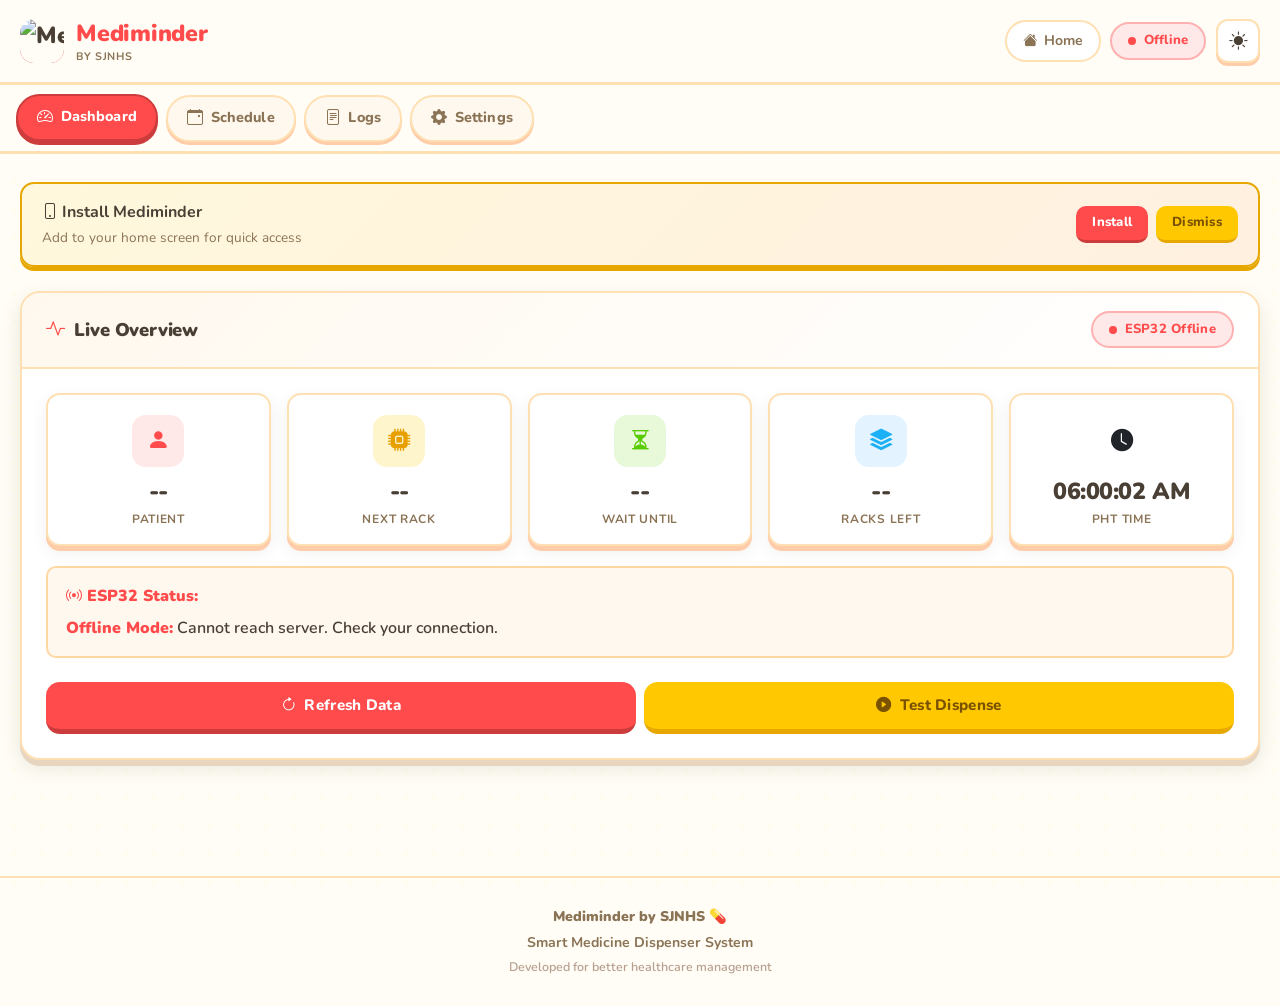
==== commit 1e768304: "feat: add PWA icons, bottom navigation, and mobile enhancements Add proper PWA icon assets (192x192," ====
--- a/server/templates/dashboard.html
+++ b/server/templates/dashboard.html
@@ -5,9 +5,11 @@
     <meta name="viewport" content="width=device-width, initial-scale=1.0, viewport-fit=cover">
     <meta name="description" content="Mediminder by SJNHS - Smart Medicine Dispenser System">
     <meta name="theme-color" content="#FF4B4B" id="metaTheme">
+    <meta name="apple-mobile-web-app-capable" content="yes">
+    <meta name="mobile-web-app-capable" content="yes">
     <link rel="manifest" href="/static/manifest.json">
     <link rel="icon" type="image/png" href="/static/icon.png">
-    <link rel="apple-touch-icon" href="/static/icon.png">
+    <link rel="apple-touch-icon" href="/static/apple-touch-icon.png">
 
     <title>Mediminder by SJNHS</title>
     <link href="https://cdn.jsdelivr.net/npm/bootstrap@5.3.0/dist/css/bootstrap.min.css" rel="stylesheet">
@@ -1029,7 +1031,7 @@
             .tabs { padding: 0.5rem 0.6rem; gap: 0.4rem; }
             .tab-btn { padding: 0.55rem 0.9rem; font-size: 0.82rem; }
 
-            .container-main { padding: 1rem 0.75rem 4.5rem; }
+            .container-main { padding: 1rem 0.75rem 3.5rem; }
 
             .stats-grid { grid-template-columns: repeat(2, 1fr); gap: 0.7rem; }
             .stat-card { padding: 1rem 0.8rem 0.85rem; }
@@ -1062,11 +1064,121 @@
             to { transform: rotate(360deg); }
         }
 
+        .spin {
+            animation: spin 0.8s linear infinite;
+            display: inline-block;
+        }
+
         @media (prefers-reduced-motion: reduce) {
             *, *::before, *::after {
                 animation-duration: 0.01ms !important;
                 transition-duration: 0.01ms !important;
             }
+        }
+
+        /* ============ BOTTOM NAVIGATION (Mobile) ============ */
+        .bottom-nav {
+            display: none;
+        }
+
+        @media (max-width: 768px) {
+            .tabs-bar {
+                display: none;
+            }
+
+            body {
+                padding-bottom: calc(70px + env(safe-area-inset-bottom));
+            }
+
+            .container-main {
+                padding-bottom: calc(3.5rem + 70px + env(safe-area-inset-bottom));
+            }
+
+            .bottom-nav {
+                display: flex;
+                position: fixed;
+                bottom: 0;
+                left: 0;
+                right: 0;
+                height: 70px;
+                background: var(--nav-bg);
+                backdrop-filter: saturate(180%) blur(16px);
+                -webkit-backdrop-filter: saturate(180%) blur(16px);
+                border-top: 3px solid var(--border);
+                z-index: 1040;
+                justify-content: space-around;
+                align-items: center;
+                padding-bottom: env(safe-area-inset-bottom);
+            }
+
+            .bottom-nav .nav-item {
+                flex: 1;
+                display: flex;
+                flex-direction: column;
+                align-items: center;
+                justify-content: center;
+                gap: 3px;
+                height: 100%;
+                background: transparent;
+                border: none;
+                color: var(--text-muted);
+                font-family: var(--font);
+                font-weight: 800;
+                font-size: 0.66rem;
+                text-transform: uppercase;
+                letter-spacing: 0.03em;
+                transition: all var(--transition);
+                cursor: pointer;
+            }
+
+            .bottom-nav .nav-item i {
+                font-size: 1.25rem;
+            }
+
+            .bottom-nav .nav-item.active {
+                color: var(--primary);
+            }
+
+            .bottom-nav .nav-item:active {
+                transform: scale(0.95);
+            }
+        }
+
+        /* ============ LANDSCAPE MOBILE REFINEMENTS ============ */
+        @media (max-width: 768px) and (orientation: landscape) {
+            .stats-grid {
+                grid-template-columns: repeat(4, 1fr);
+                gap: 0.6rem;
+            }
+
+            .racks-grid {
+                grid-template-columns: repeat(2, 1fr);
+                gap: 0.8rem;
+            }
+
+            .bottom-nav {
+                height: 62px;
+            }
+        }
+
+        /* ============ PULL TO REFRESH INDICATOR ============ */
+        .pull-indicator {
+            display: none;
+            text-align: center;
+            padding: 0.75rem;
+            color: var(--text-muted);
+            font-size: 0.85rem;
+            font-weight: 700;
+        }
+
+        .pull-indicator.visible {
+            display: block;
+        }
+
+        .pull-indicator i {
+            display: inline-block;
+            margin-right: 0.4rem;
+            transition: transform 0.1s linear;
         }
     </style>
 </head>
@@ -1117,6 +1229,26 @@
         </div>
     </div>
 
+    <!-- Bottom Navigation (Mobile) -->
+    <nav class="bottom-nav" role="tablist" aria-label="Mobile navigation">
+        <button class="nav-item active" data-tab="dashboard" role="tab" aria-selected="true">
+            <i class="bi bi-speedometer2"></i>
+            <span>Dashboard</span>
+        </button>
+        <button class="nav-item" data-tab="schedule" role="tab" aria-selected="false">
+            <i class="bi bi-calendar-event"></i>
+            <span>Schedule</span>
+        </button>
+        <button class="nav-item" data-tab="logs" role="tab" aria-selected="false">
+            <i class="bi bi-file-text"></i>
+            <span>Logs</span>
+        </button>
+        <button class="nav-item" data-tab="settings" role="tab" aria-selected="false">
+            <i class="bi bi-gear-fill"></i>
+            <span>Settings</span>
+        </button>
+    </nav>
+
     <!-- Main Content -->
     <div class="container-main">
         <!-- Install Prompt -->
@@ -1133,6 +1265,9 @@
 
         <!-- ============ DASHBOARD TAB ============ -->
         <div id="tab-dashboard" class="tab-panel active" role="tabpanel">
+            <div id="pullIndicator" class="pull-indicator">
+                <i class="bi bi-arrow-down" id="pullIcon"></i> <span id="pullText">Pull down to refresh</span>
+            </div>
             <div class="card">
                 <div class="card-header">
                     <h2 class="card-title"><i class="bi bi-activity"></i> Live Overview</h2>
@@ -1431,7 +1566,9 @@
 
         /* ============ TAB NAVIGATION ============ */
         const tabBtns = document.querySelectorAll('.tab-btn');
+        const bottomNavItems = document.querySelectorAll('.bottom-nav .nav-item');
         const tabPanels = document.querySelectorAll('.tab-panel');
+        const tabNames = Array.from(tabBtns).map(b => b.dataset.tab);
 
         function activateTab(name) {
             tabBtns.forEach(b => {
@@ -1439,17 +1576,99 @@
                 b.classList.toggle('active', active);
                 b.setAttribute('aria-selected', active);
             });
+            bottomNavItems.forEach(b => {
+                const active = b.dataset.tab === name;
+                b.classList.toggle('active', active);
+                b.setAttribute('aria-selected', active);
+            });
             tabPanels.forEach(p => p.classList.toggle('active', p.id === `tab-${name}`));
             try { history.replaceState(null, '', `#${name}`); } catch (e) {}
         }
 
         tabBtns.forEach(btn => btn.addEventListener('click', () => activateTab(btn.dataset.tab)));
+        bottomNavItems.forEach(btn => btn.addEventListener('click', () => activateTab(btn.dataset.tab)));
 
         // Open tab from URL hash
         const initialTab = (location.hash || '').replace('#', '');
         if (initialTab && document.getElementById(`tab-${initialTab}`)) {
             activateTab(initialTab);
         }
+
+        /* ============ SWIPE NAVIGATION ============ */
+        let touchStartX = 0;
+        let touchEndX = 0;
+        const container = document.querySelector('.container-main');
+
+        container.addEventListener('touchstart', (e) => {
+            touchStartX = e.changedTouches[0].screenX;
+        }, { passive: true });
+
+        container.addEventListener('touchend', (e) => {
+            touchEndX = e.changedTouches[0].screenX;
+            const delta = touchEndX - touchStartX;
+            const current = tabNames.find(n => {
+                const p = document.getElementById(`tab-${n}`);
+                return p && p.classList.contains('active');
+            }) || tabNames[0];
+            const idx = tabNames.indexOf(current);
+
+            if (delta < -60 && idx < tabNames.length - 1) {
+                activateTab(tabNames[idx + 1]);
+            } else if (delta > 60 && idx > 0) {
+                activateTab(tabNames[idx - 1]);
+            }
+        }, { passive: true });
+
+        /* ============ PULL TO REFRESH (Dashboard only) ============ */
+        const dashboardPanel = document.getElementById('tab-dashboard');
+        const pullIndicator = document.getElementById('pullIndicator');
+        const pullIcon = document.getElementById('pullIcon');
+        const pullText = document.getElementById('pullText');
+        let pullStartY = 0;
+        let pullCurrentY = 0;
+        let isPulling = false;
+
+        dashboardPanel.addEventListener('touchstart', (e) => {
+            if (!dashboardPanel.classList.contains('active')) return;
+            if (window.scrollY > 5) return;
+            pullStartY = e.touches[0].clientY;
+            isPulling = true;
+        }, { passive: true });
+
+        dashboardPanel.addEventListener('touchmove', (e) => {
+            if (!isPulling) return;
+            pullCurrentY = e.touches[0].clientY;
+            const diff = pullCurrentY - pullStartY;
+            if (diff > 0) {
+                pullIndicator.classList.add('visible');
+                const rotation = Math.min(diff / 2, 180);
+                pullIcon.style.transform = `rotate(${rotation}deg)`;
+                pullText.textContent = diff > 80 ? 'Release to refresh' : 'Pull down to refresh';
+            }
+        }, { passive: true });
+
+        dashboardPanel.addEventListener('touchend', () => {
+            if (!isPulling) return;
+            isPulling = false;
+            const diff = pullCurrentY - pullStartY;
+            if (diff > 80) {
+                pullText.textContent = 'Refreshing...';
+                pullIcon.className = 'bi bi-arrow-repeat spin';
+                refreshData();
+                setTimeout(() => {
+                    pullIndicator.classList.remove('visible');
+                    pullIcon.className = 'bi bi-arrow-down';
+                    pullIcon.style.transform = 'rotate(0deg)';
+                    pullText.textContent = 'Pull down to refresh';
+                }, 1200);
+            } else {
+                pullIndicator.classList.remove('visible');
+                pullIcon.style.transform = 'rotate(0deg)';
+                pullText.textContent = 'Pull down to refresh';
+            }
+            pullStartY = 0;
+            pullCurrentY = 0;
+        });
 
         /* ============ TOAST NOTIFICATIONS ============ */
         function showToast(message, type = 'info') {
@@ -1492,12 +1711,48 @@
         }
 
         /* ============ INSTALL PROMPT ============ */
-        let deferredPrompt;
+        const INSTALL_DISMISS_KEY = 'mediminder-install-dismissed';
+        let deferredPrompt = null;
+
+        function isInStandalone() {
+            return window.matchMedia('(display-mode: standalone)').matches ||
+                   navigator.standalone === true;
+        }
+
+        function shouldShowInstallPrompt() {
+            if (isInStandalone()) return false;
+            try {
+                const dismissed = localStorage.getItem(INSTALL_DISMISS_KEY);
+                if (dismissed) {
+                    const days = (Date.now() - parseInt(dismissed, 10)) / (1000 * 60 * 60 * 24);
+                    if (days < 7) return false;
+                }
+            } catch (e) {}
+            return true;
+        }
+
+        function initInstallPrompt() {
+            if (shouldShowInstallPrompt()) {
+                document.getElementById('installPrompt').classList.remove('hidden');
+            }
+        }
+
         window.addEventListener('beforeinstallprompt', (e) => {
             e.preventDefault();
             deferredPrompt = e;
-            document.getElementById('installPrompt').classList.remove('hidden');
+            initInstallPrompt();
         });
+
+        function getInstallHelpText() {
+            const ua = navigator.userAgent;
+            if (/iPhone|iPad|iPod/.test(ua)) {
+                return 'To install Mediminder on iOS:\n1. Tap the Share button \u2197 in Safari.\n2. Scroll down and tap "Add to Home Screen".\n3. Tap "Add".';
+            }
+            if (/Android/.test(ua)) {
+                return 'To install on Android:\n1. Tap the menu (\u22ee) in Chrome.\n2. Tap "Add to Home screen" or "Install app".\n3. Tap "Install".';
+            }
+            return 'To install on this device:\n1. Click the install icon in the address bar, or\n2. Open your browser menu and choose "Install Mediminder".';
+        }
 
         function installApp() {
             if (deferredPrompt) {
@@ -1505,17 +1760,21 @@
                 deferredPrompt.userChoice.then((choiceResult) => {
                     if (choiceResult.outcome === 'accepted') {
                         showToast('App installed successfully', 'success');
+                        document.getElementById('installPrompt').classList.add('hidden');
                     }
                     deferredPrompt = null;
                 });
             } else {
-                showToast('Use your browser menu \u2192 "Add to Home Screen"', 'info');
+                alert(getInstallHelpText());
             }
         }
 
         function dismissInstall() {
             document.getElementById('installPrompt').classList.add('hidden');
-        }
+            try { localStorage.setItem(INSTALL_DISMISS_KEY, Date.now().toString()); } catch (e) {}
+        }
+
+        initInstallPrompt();
 
         // Format ISO timestamp to "Monday, Jan 1, 2026 at 8:00 AM"
         function formatIsoToReadable(isoStr) {
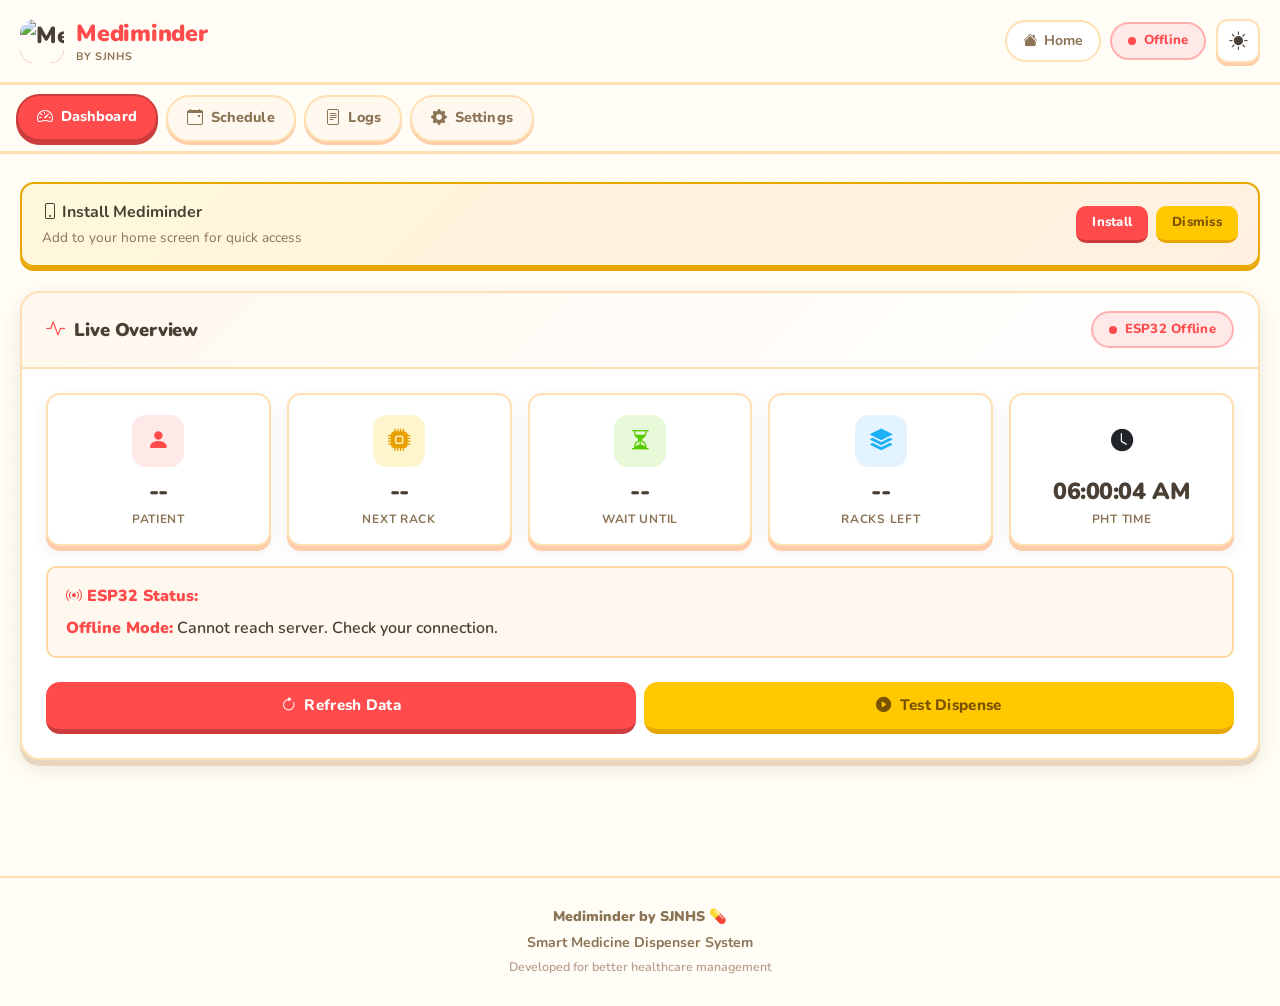
==== commit 2de4ac43: "Fix 7 issues: rack wrap-around, UI input, date save, .ino intro, logic, 10s poll, settings 1. server" ====
--- a/server/templates/dashboard.html
+++ b/server/templates/dashboard.html
@@ -1442,6 +1442,9 @@
                         </div>
                     </div>
 
+                    <button class="btn btn-primary w-100 mb-2" onclick="saveSettings()">
+                        <i class="bi bi-check-circle-fill"></i> Save Settings
+                    </button>
                     <button class="btn btn-secondary w-100" onclick="installApp()">
                         <i class="bi bi-download"></i> Install as App
                     </button>
@@ -1948,7 +1951,7 @@
                     navPill.innerHTML = `<span class="status-dot"></span><span class="pill-text">Online</span>`;
                 } else {
                     document.getElementById('statusMessage').innerHTML =
-                        `<strong>ESP32 Offline:</strong> No signal received in the last 30s. Next scheduled check should arrive within 15s.`;
+                        `<strong>ESP32 Offline:</strong> No signal received in the last 25s. Next scheduled check should arrive within 10s.`;
                     espPill.classList.add('offline');
                     espPill.innerHTML = `<span class="status-dot"></span><span>ESP32 Offline</span>`;
                     navPill.classList.add('offline');
@@ -2092,25 +2095,18 @@
             const idx = racks.findIndex(r => r.rackId === rackId);
             if (idx === -1) return;
 
-            const revert = () => { racks[idx].dtInput.value = ''; };
-
-            // Check previous rack datetime
+            // Soft-warn only — do NOT revert the input; final validation is in saveSchedule()
             if (idx > 0) {
                 const prev = racks[idx - 1];
                 if (prev.datetime && newValue && newValue < prev.datetime) {
-                    showToast(`Rack #${rackId} cannot be earlier than Rack #${prev.rackId}`, 'error');
-                    revert();
-                    return;
+                    showToast(`Rack #${rackId} is before Rack #${prev.rackId} — fix before saving`, 'info');
                 }
             }
 
-            // Check next rack datetime
             if (idx < racks.length - 1) {
                 const next = racks[idx + 1];
                 if (next.datetime && newValue && newValue > next.datetime) {
-                    showToast(`Rack #${rackId} cannot be later than Rack #${next.rackId}`, 'error');
-                    revert();
-                    return;
+                    showToast(`Rack #${rackId} is after Rack #${next.rackId} — fix before saving`, 'info');
                 }
             }
         }
@@ -2232,14 +2228,23 @@
             }
         }
 
+        // Format a local Date to "YYYY-MM-DDTHH:MM" for datetime-local inputs
+        function toLocalDatetimeValue(date) {
+            const Y = date.getFullYear();
+            const M = String(date.getMonth() + 1).padStart(2, '0');
+            const D = String(date.getDate()).padStart(2, '0');
+            const h = String(date.getHours()).padStart(2, '0');
+            const m = String(date.getMinutes()).padStart(2, '0');
+            return `${Y}-${M}-${D}T${h}:${m}`;
+        }
+
         function autoFillSchedule() {
             const now = new Date();
             const inputs = document.querySelectorAll('input[type="datetime-local"]');
 
             inputs.forEach((input, index) => {
                 const date = new Date(now.getTime() + (index + 1) * 4 * 3600 * 1000);
-                const isoString = date.toISOString().slice(0, 16);
-                input.value = isoString;
+                input.value = toLocalDatetimeValue(date);
             });
 
             showToast('Schedule auto-filled with 4-hour spacing', 'success');
@@ -2249,18 +2254,13 @@
             const inputs = document.querySelectorAll('input[type="datetime-local"]');
             const times = ['06:30', '11:30', '18:30']; // 6:30am, 11:30am, 6:30pm
             const today = new Date();
-            
+
             inputs.forEach((input, index) => {
                 const daysOffset = Math.floor(index / 3);
                 const timeIndex = index % 3;
-                const date = new Date(today.getTime() + daysOffset * 24 * 3600 * 1000);
-                
-                const year = date.getFullYear();
-                const month = String(date.getMonth() + 1).padStart(2, '0');
-                const day = String(date.getDate()).padStart(2, '0');
-                const time = times[timeIndex];
-                
-                input.value = `${year}-${month}-${day}T${time}`;
+                const [h, m] = times[timeIndex].split(':').map(Number);
+                const date = new Date(today.getFullYear(), today.getMonth(), today.getDate() + daysOffset, h, m);
+                input.value = toLocalDatetimeValue(date);
             });
 
             showToast('Schedule set to 3x daily (6:30am, 11:30am, 6:30pm)', 'success');
@@ -2270,18 +2270,13 @@
             const inputs = document.querySelectorAll('input[type="datetime-local"]');
             const times = ['06:30', '18:30']; // 6:30am, 6:30pm
             const today = new Date();
-            
+
             inputs.forEach((input, index) => {
                 const daysOffset = Math.floor(index / 2);
                 const timeIndex = index % 2;
-                const date = new Date(today.getTime() + daysOffset * 24 * 3600 * 1000);
-                
-                const year = date.getFullYear();
-                const month = String(date.getMonth() + 1).padStart(2, '0');
-                const day = String(date.getDate()).padStart(2, '0');
-                const time = times[timeIndex];
-                
-                input.value = `${year}-${month}-${day}T${time}`;
+                const [h, m] = times[timeIndex].split(':').map(Number);
+                const date = new Date(today.getFullYear(), today.getMonth(), today.getDate() + daysOffset, h, m);
+                input.value = toLocalDatetimeValue(date);
             });
 
             showToast('Schedule set to 2x daily (6:30am, 6:30pm)', 'success');
@@ -2289,18 +2284,11 @@
 
         function scheduleDaily() {
             const inputs = document.querySelectorAll('input[type="datetime-local"]');
-            const time = '06:30'; // 6:30am
             const today = new Date();
-            
+
             inputs.forEach((input, index) => {
-                const daysOffset = index;
-                const date = new Date(today.getTime() + daysOffset * 24 * 3600 * 1000);
-                
-                const year = date.getFullYear();
-                const month = String(date.getMonth() + 1).padStart(2, '0');
-                const day = String(date.getDate()).padStart(2, '0');
-                
-                input.value = `${year}-${month}-${day}T${time}`;
+                const date = new Date(today.getFullYear(), today.getMonth(), today.getDate() + index, 6, 30);
+                input.value = toLocalDatetimeValue(date);
             });
 
             showToast('Schedule set to daily at 6:30am', 'success');
@@ -2551,6 +2539,36 @@
             showSyncTimeout();
         }
 
+        async function saveSettings() {
+            const rotDeg = parseInt(document.getElementById('rotationDegree').value);
+            const threshold = parseInt(document.getElementById('rackThreshold').value);
+
+            if (isNaN(rotDeg) || rotDeg < 1 || rotDeg > 360) {
+                showToast('Rotation degree must be between 1 and 360', 'error');
+                return;
+            }
+
+            try {
+                const response = await fetch('/api/dispense-schedule', {
+                    method: 'POST',
+                    headers: { 'Content-Type': 'application/json' },
+                    body: JSON.stringify({
+                        rotation_degree: rotDeg,
+                        rack_warning_threshold: threshold
+                    })
+                });
+                const data = await response.json();
+                if (response.ok) {
+                    showToast('Settings saved — ESP32 will sync on next poll', 'success');
+                    loadData();
+                } else {
+                    showToast('Error: ' + data.message, 'error');
+                }
+            } catch (error) {
+                showToast('Error saving settings: ' + error.message, 'error');
+            }
+        }
+
         /* ============ INIT ============ */
         document.getElementById('lastUpdate').textContent = formatIsoToReadable(new Date().toISOString());
         loadData();
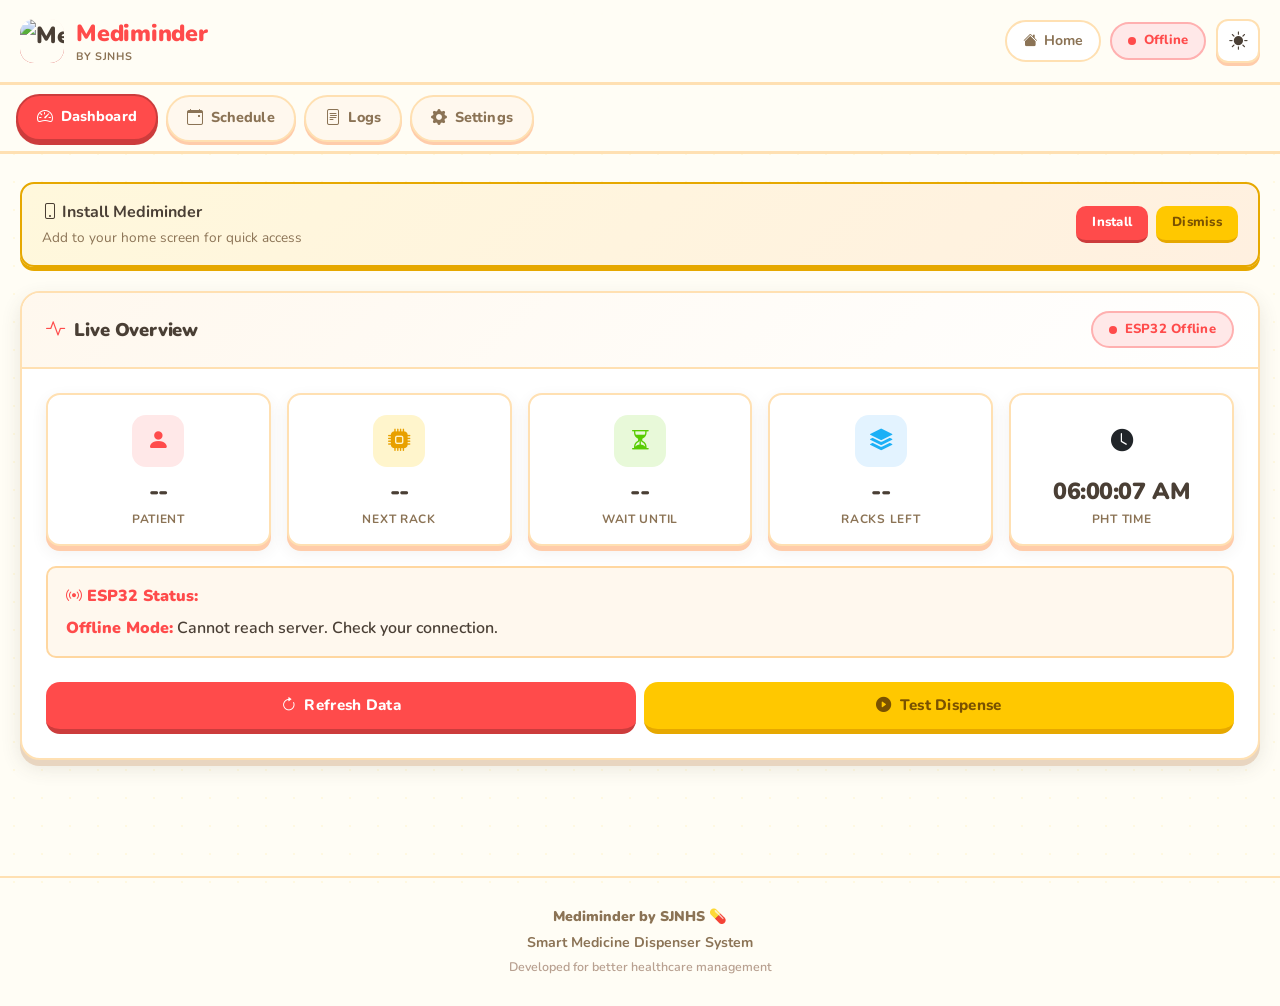
==== commit a8e154ab: "Auto-mark pending racks as 'skipped' when their scheduled time passes When a rack's scheduled dateti" ====
--- a/server/templates/dashboard.html
+++ b/server/templates/dashboard.html
@@ -108,6 +108,7 @@
         [data-theme="dark"] .rack-status.dispensed { background: rgba(88, 204, 2, 0.18); border-color: rgba(88, 204, 2, 0.35); }
         [data-theme="dark"] .rack-status.pending   { background: rgba(255, 200, 0, 0.18); border-color: rgba(255, 200, 0, 0.35); color: #FFC800; }
         [data-theme="dark"] .rack-status.taken     { background: rgba(28, 176, 246, 0.18); border-color: rgba(28, 176, 246, 0.35); color: #5DCCFF; }
+        [data-theme="dark"] .rack-status.skipped   { background: rgba(100, 100, 100, 0.18); border-color: rgba(100, 100, 100, 0.35); color: #999; }
 
         /* Alerts */
         [data-theme="dark"] .alert-info    { background: rgba(255, 200, 0, 0.10); border-color: rgba(255, 200, 0, 0.30); }
@@ -865,6 +866,7 @@
         .rack-status.dispensed { color: var(--accent-green); background: #E8F9D9; border-color: #B8E87A; }
         .rack-status.pending   { color: #E8A000; background: #FFF5CC; border-color: #FFD740; }
         .rack-status.taken     { color: var(--accent-blue); background: #E3F3FF; border-color: #A8D8FF; }
+        .rack-status.skipped   { color: #999; background: #F5F5F5; border-color: #DDD; }
 
         /* ============ LOGS ============ */
         .log-item {
@@ -2045,6 +2047,7 @@
                                         <option value="pending" ${rack.status === 'pending' ? 'selected' : ''}>Pending</option>
                                         <option value="dispensed" ${rack.status === 'dispensed' ? 'selected' : ''}>Dispensed</option>
                                         <option value="taken" ${rack.status === 'taken' ? 'selected' : ''}>Taken</option>
+                                        <option value="skipped" ${rack.status === 'skipped' ? 'selected' : ''}>Skipped</option>
                                     </select>
                                 </div>
                                 <div>
@@ -2118,7 +2121,7 @@
             const idx = racks.findIndex(r => r.rackId === rackId);
             if (idx === -1) return;
 
-            // Every rack BEFORE this one must already be dispensed or taken
+            // Every rack BEFORE this one must already be dispensed, taken, or skipped
             for (let i = 0; i < idx; i++) {
                 if (racks[i].status === 'pending') {
                     showToast(
@@ -2322,13 +2325,13 @@
                 }
             }
 
-            // 3. Status must be sequential — no pending rack before a dispensed/taken rack
+            // 3. Status must be sequential — no pending rack before a dispensed/taken/skipped rack
             let seenPending = false;
             for (const r of domRacks) {
                 if (r.status === 'pending') {
                     seenPending = true;
                 } else if (seenPending && r.status !== 'pending') {
-                    // A dispensed/taken rack follows a pending one — that's a skip
+                    // A dispensed/taken/skipped rack follows a pending one — that's a skip
                     showToast(
                         `Cannot set Rack #${r.rackId} to "${r.status}" — earlier racks are still pending`,
                         'error'
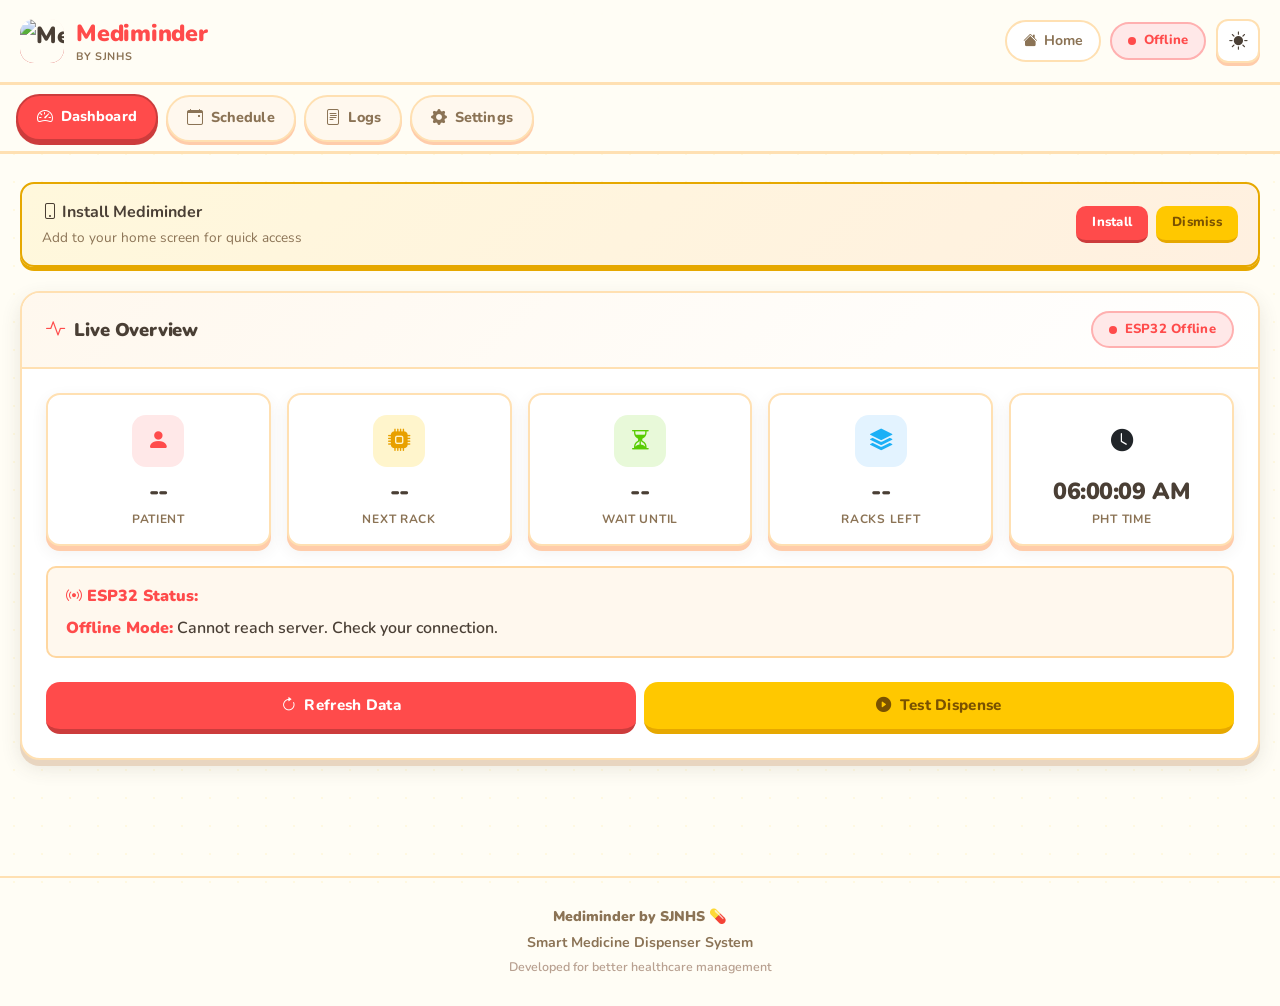
==== commit 4599f834: "refactor: tighten ESP32 online threshold from 25s to 15s for faster offline detection Reduce ESP32 o" ====
--- a/server/templates/dashboard.html
+++ b/server/templates/dashboard.html
@@ -1953,7 +1953,7 @@
                     navPill.innerHTML = `<span class="status-dot"></span><span class="pill-text">Online</span>`;
                 } else {
                     document.getElementById('statusMessage').innerHTML =
-                        `<strong>ESP32 Offline:</strong> No signal received in the last 25s. Next scheduled check should arrive within 10s.`;
+                        `<strong>ESP32 Offline:</strong> No signal received in the last 15s. Next scheduled check should arrive within 10s.`;
                     espPill.classList.add('offline');
                     espPill.innerHTML = `<span class="status-dot"></span><span>ESP32 Offline</span>`;
                     navPill.classList.add('offline');
